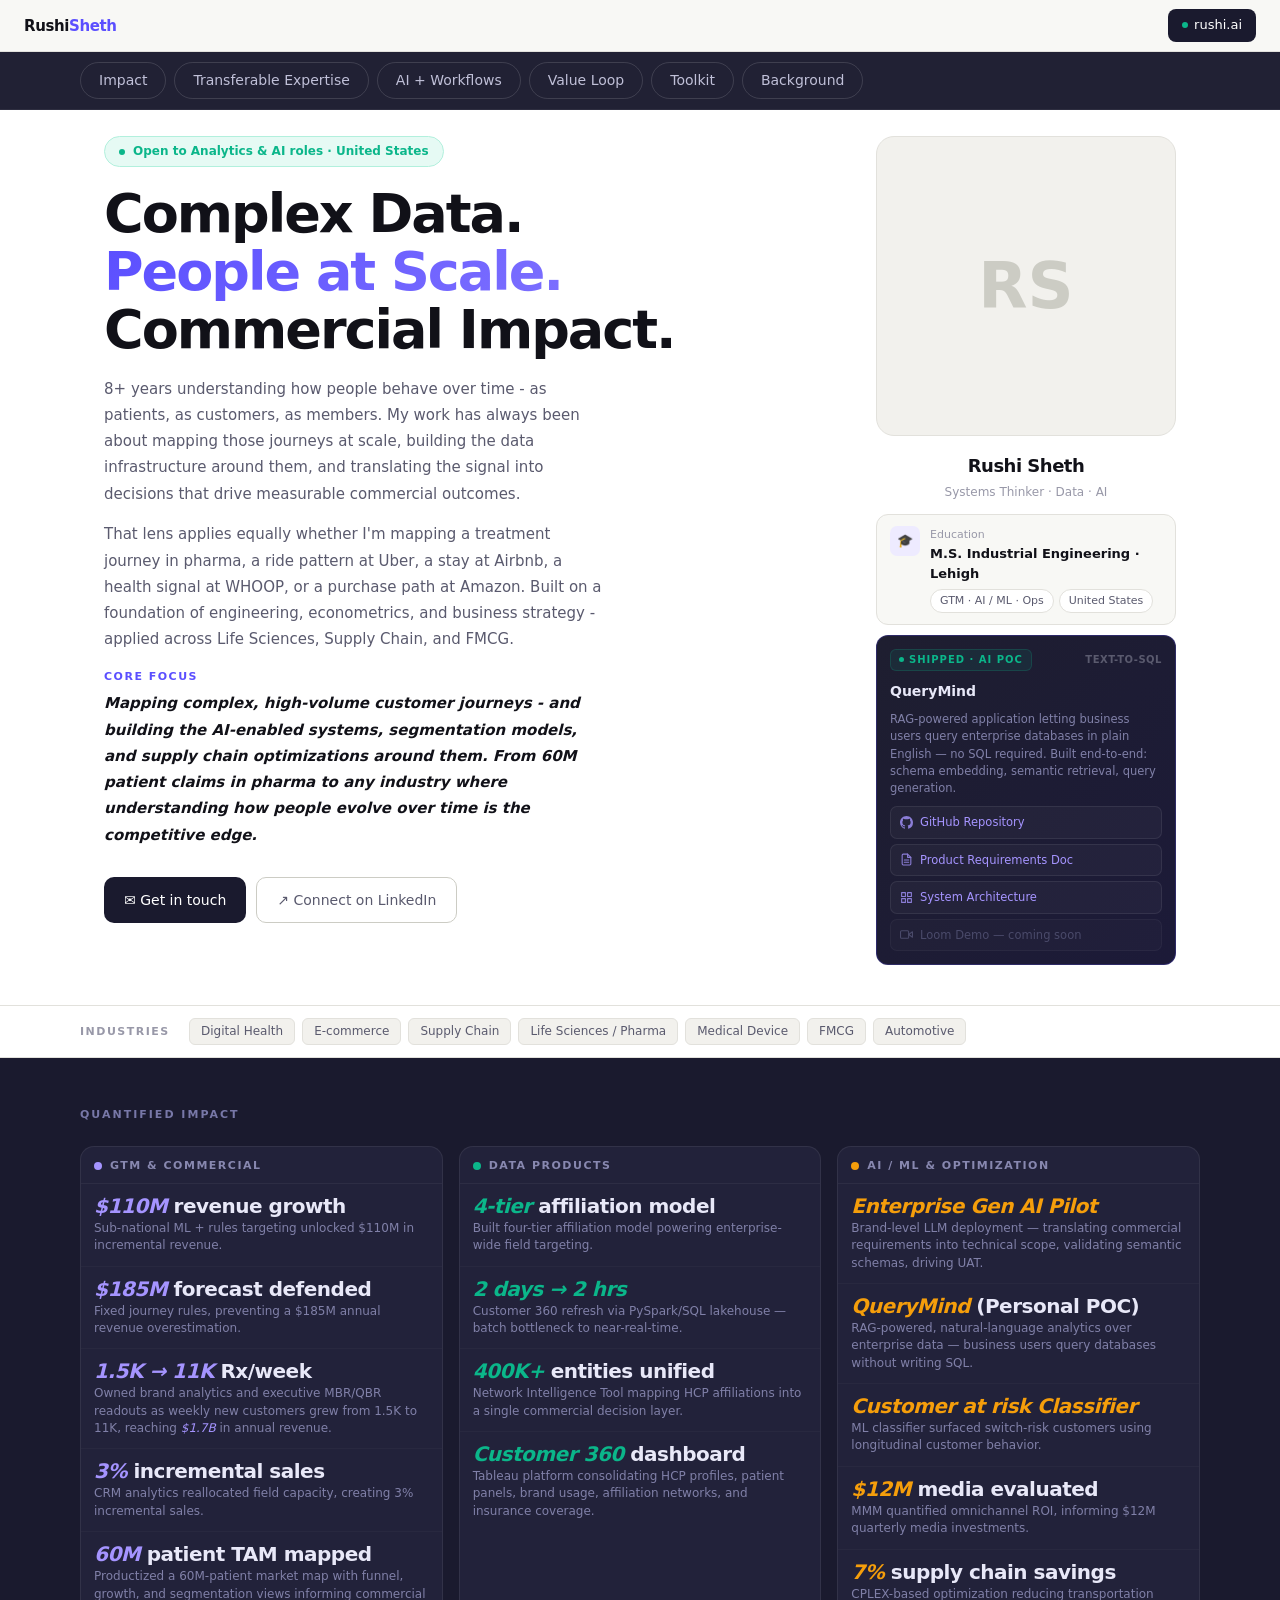
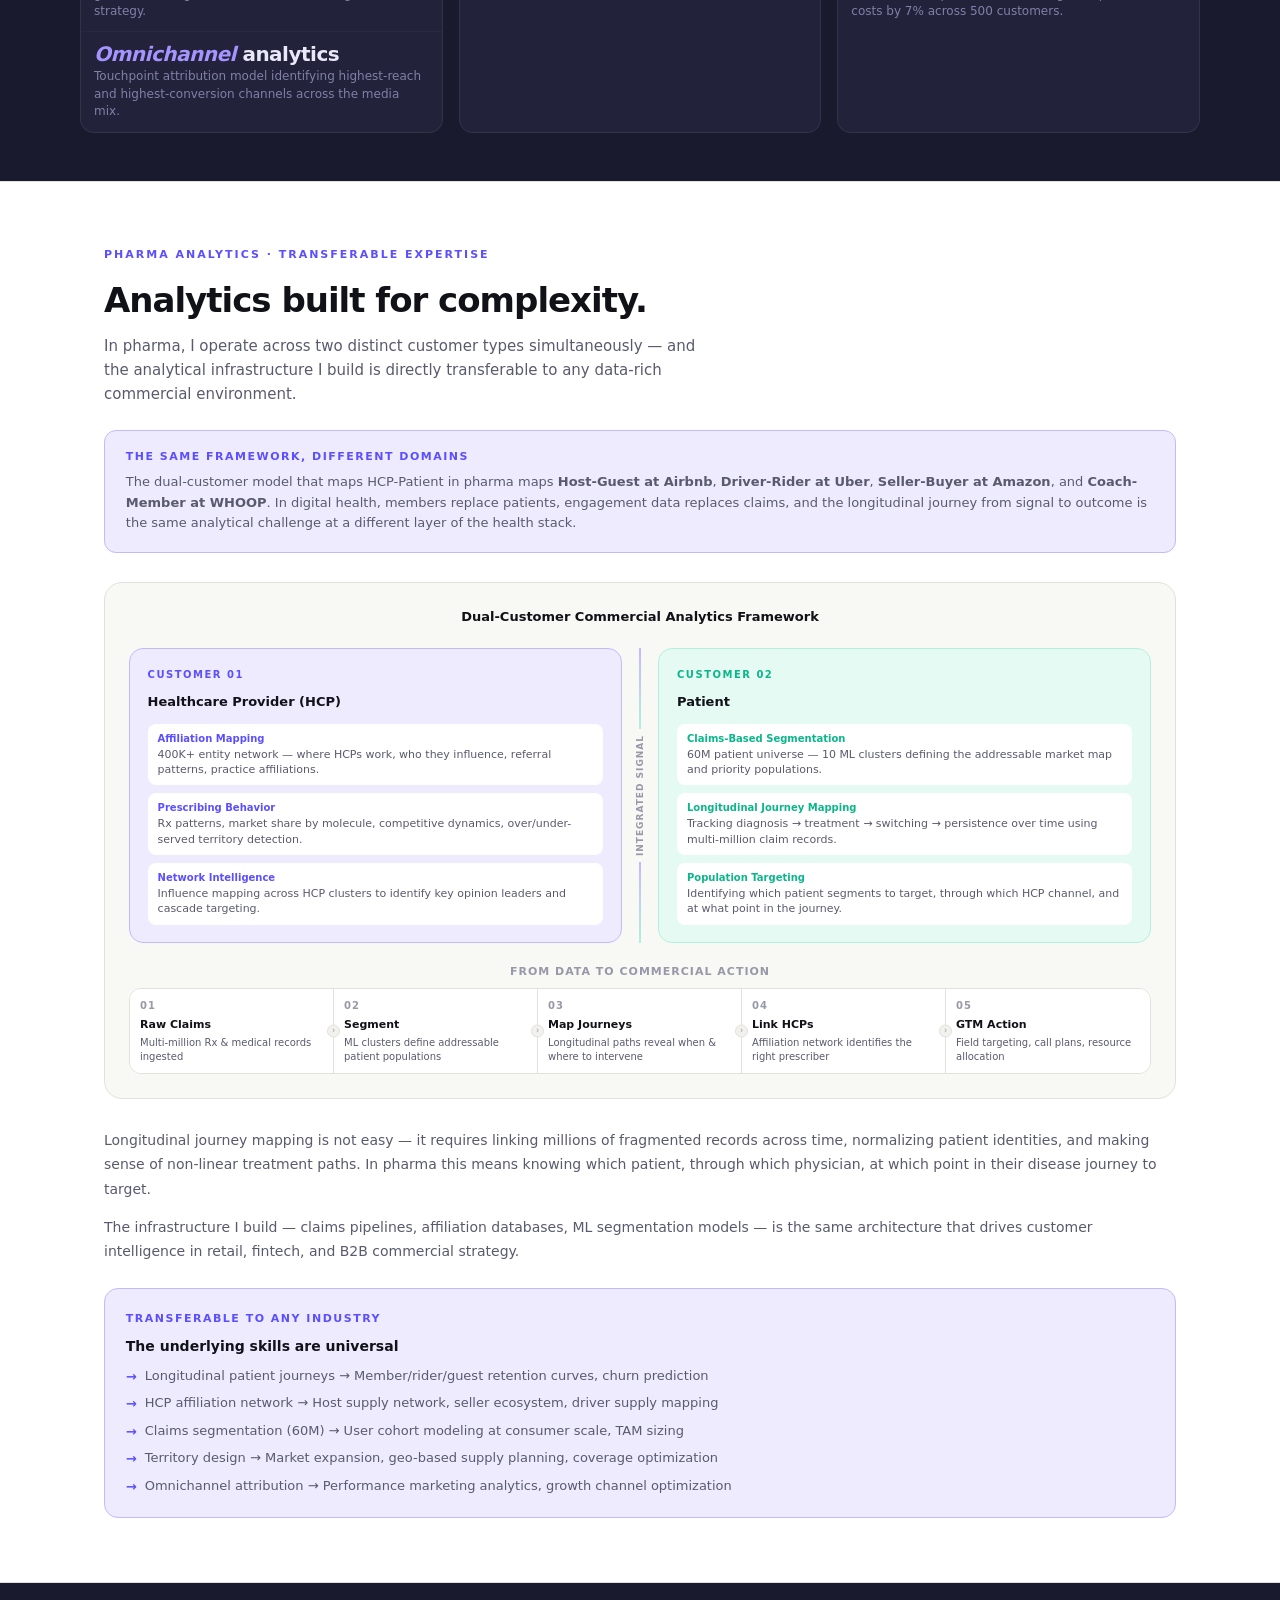
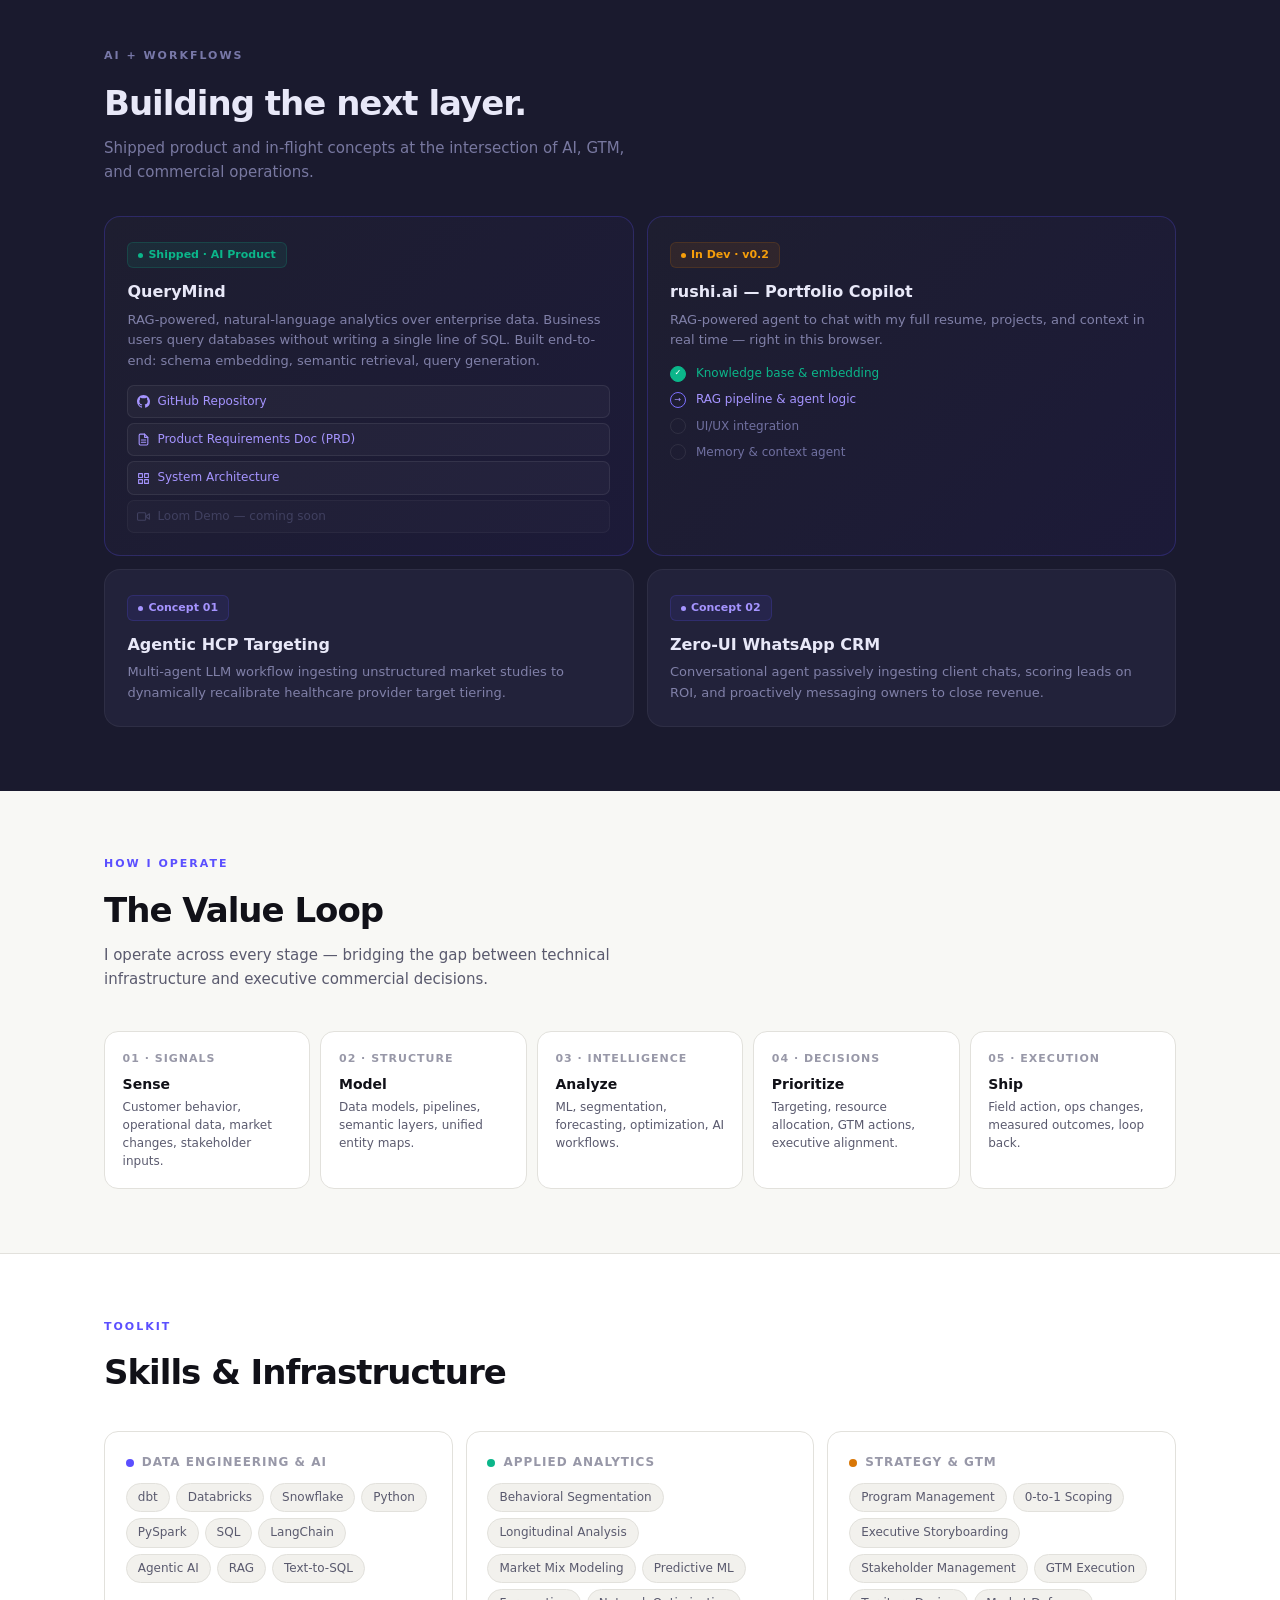
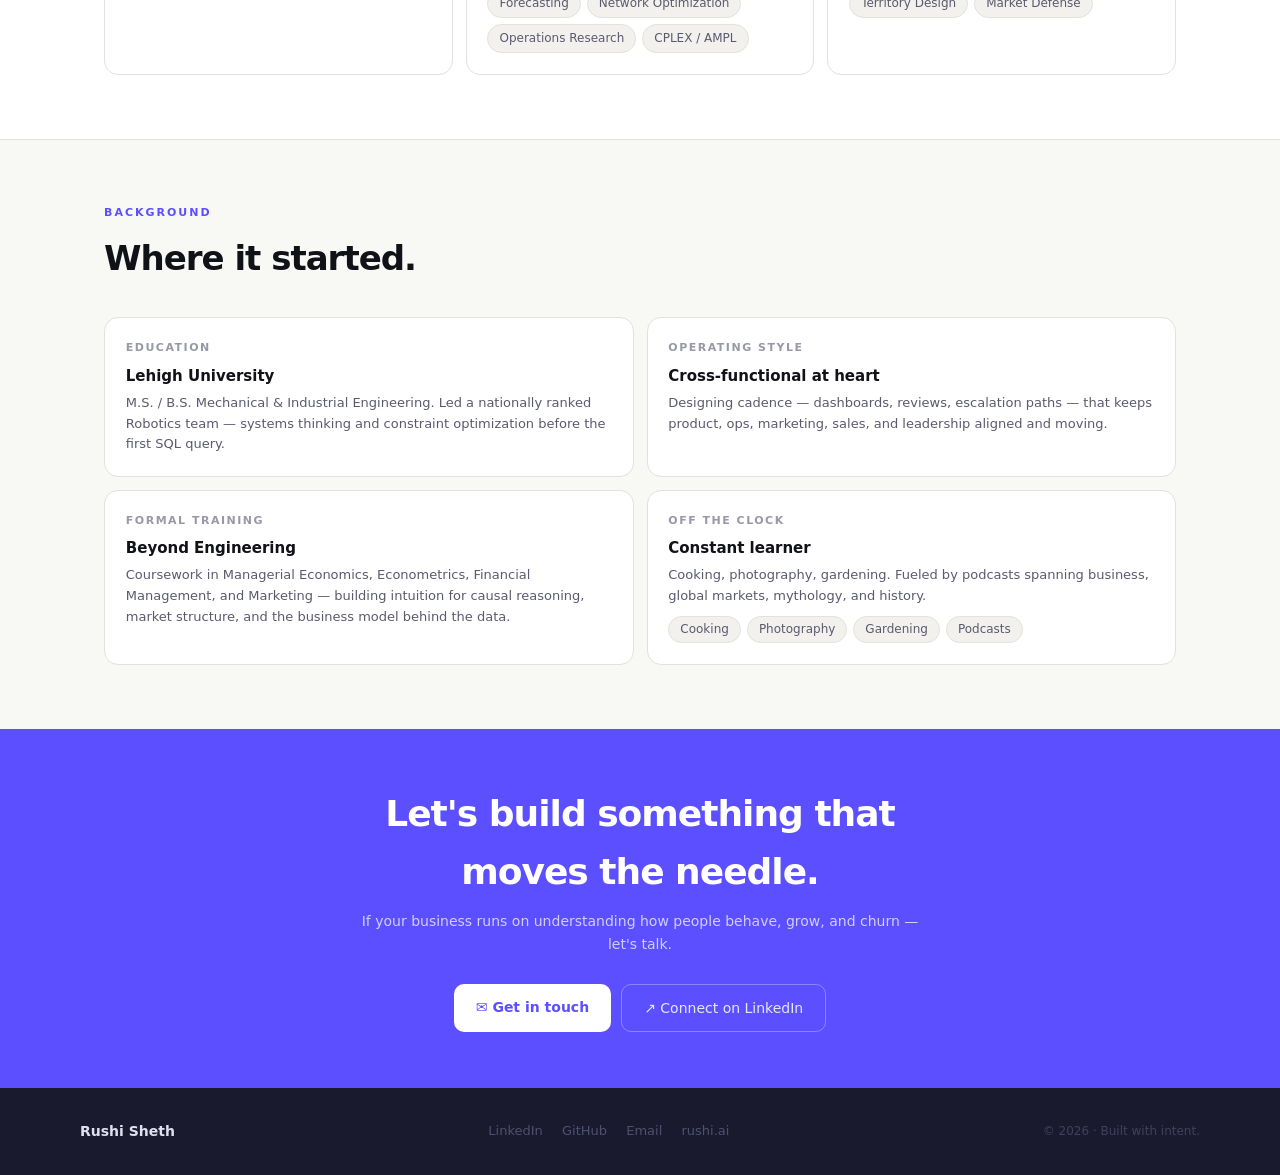
==== index.html @ 12383dc8 "Update index.html" ====
<!DOCTYPE html>
<html lang="en">
<head>
<!-- Google tag (gtag.js) -->
<script async src="https://www.googletagmanager.com/gtag/js?id=G-S37E9EQ7RB"></script>
<script>
  window.dataLayer = window.dataLayer || [];
  function gtag(){dataLayer.push(arguments);}
  gtag('js', new Date());

  gtag('config', 'G-S37E9EQ7RB');
</script>
<meta charset="UTF-8">
<meta name="viewport" content="width=device-width,initial-scale=1.0">
<title>Rushi Sheth — Systems, People & AI</title>
<style>
*{margin:0;padding:0;box-sizing:border-box}
:root{
  --bg:#f8f8f5;--bg2:#fff;--bg3:#f2f1ed;--bg4:#eae9e4;
  --dark:#1a1a2e;--dark2:#22223a;--dark3:#2a2a45;
  --border:#e2e1dc;--border2:#ccccc4;
  --text:#111118;--text2:#5a5a6e;--text3:#9898a8;
  --accent:#5b4fff;--accent2:#7c6fff;--accent-lt:#eeebff;
  --teal:#0bb68a;--teal-lt:#e6faf4;
  --amber:#d97706;
}
html{scroll-behavior:smooth}
body{background:var(--bg);color:var(--text);font-family:'Inter',system-ui,sans-serif;font-size:16px;line-height:1.6;overflow-x:hidden;-webkit-text-size-adjust:100%}
a{color:inherit;text-decoration:none}
img{max-width:100%;height:auto;display:block}

/* NAV */
nav{position:fixed;top:0;left:0;right:0;z-index:200;padding:0 1.5rem;height:52px;display:flex;align-items:center;justify-content:space-between;background:rgba(248,248,245,0.96);backdrop-filter:blur(12px);border-bottom:1px solid var(--border)}
.nav-logo{font-size:15px;font-weight:700;letter-spacing:-0.4px}
.nav-logo span{color:var(--accent)}
.nav-cta{background:var(--dark);color:#fff;padding:6px 14px;border-radius:8px;font-size:13px;font-weight:500;display:flex;align-items:center;gap:6px;transition:opacity 0.2s}
.nav-cta:hover{opacity:0.8}
.pulse{width:6px;height:6px;border-radius:50%;background:var(--teal);animation:blink 2s infinite;flex-shrink:0}
@keyframes blink{0%,100%{opacity:1}50%{opacity:0.3}}

/* PILLS */
.pills-wrap{position:fixed;top:52px;left:0;right:0;z-index:150;background:rgba(26,26,46,0.97);backdrop-filter:blur(10px);border-bottom:1px solid #ffffff10;padding:0.65rem 1.5rem}
.pills-inner{max-width:1120px;margin:0 auto;display:flex;align-items:center;gap:8px;overflow-x:auto;-webkit-overflow-scrolling:touch;scrollbar-width:none}
.pills-inner::-webkit-scrollbar{display:none}
.pill{font-size:14px;font-weight:500;color:#c0c0d8;background:transparent;border:1px solid #ffffff22;border-radius:20px;padding:6px 18px;white-space:nowrap;cursor:pointer;transition:all 0.18s;flex-shrink:0}
.pill:hover{color:#fff;border-color:#ffffff50}
.pill.active{background:#ffffff22;color:#fff;border-color:#ffffff50}

/* HERO */
.hero-wrap{background:#fff;border-bottom:1px solid var(--border)}
.hero{padding:8.5rem 1.5rem 2.5rem;max-width:1120px;margin:0 auto;display:grid;grid-template-columns:1fr 300px;gap:4rem;align-items:start}
.hero-open{display:inline-flex;align-items:center;gap:8px;background:var(--teal-lt);border:1px solid #b2f0dd;border-radius:20px;padding:5px 14px;font-size:12px;color:var(--teal);font-weight:600;margin-bottom:1.1rem}
h1{font-size:clamp(32px,4.5vw,54px);font-weight:800;line-height:1.08;letter-spacing:-2px;margin-bottom:1rem}
h1 em{font-style:normal;background:linear-gradient(135deg,var(--accent),var(--accent2));-webkit-background-clip:text;-webkit-text-fill-color:transparent;background-clip:text}
.hero-sub{font-size:15px;color:var(--text2);line-height:1.75;max-width:500px;margin-bottom:0.9rem}
.hero-sub-focus{font-size:15px;line-height:1.75;max-width:500px;margin-bottom:1.8rem;font-style:italic;font-weight:600;color:var(--text)}
.focus-label{color:var(--accent);font-style:normal;font-size:11px;font-weight:700;letter-spacing:1.5px;text-transform:uppercase;display:block;margin-bottom:4px}
.hero-btns{display:flex;gap:10px;flex-wrap:wrap}
.btn-dark{background:var(--dark);color:#fff;padding:11px 20px;border-radius:10px;font-size:14px;font-weight:500;transition:all 0.2s;display:inline-flex;align-items:center;gap:7px;white-space:nowrap}
.btn-dark:hover{opacity:0.85;transform:translateY(-1px)}
.btn-outline{background:#fff;color:var(--text2);padding:11px 20px;border-radius:10px;font-size:14px;font-weight:500;border:1px solid var(--border2);transition:all 0.2s;display:inline-flex;align-items:center;gap:7px;white-space:nowrap}
.btn-outline:hover{border-color:var(--accent);color:var(--accent);transform:translateY(-1px)}
.hero-right{display:flex;flex-direction:column;gap:10px;min-width:0}
.profile-img{width:100%;aspect-ratio:1;border-radius:18px;overflow:hidden;border:1px solid var(--border);background:var(--bg3)}
.profile-img img{width:100%;height:100%;object-fit:cover;border-radius:18px}
.initials-box{width:100%;height:100%;display:flex;align-items:center;justify-content:center;font-size:64px;font-weight:800;color:var(--border2)}
.nameplate{text-align:center;padding:6px 0 2px}
.nameplate-name{font-size:18px;font-weight:800;letter-spacing:-0.5px;color:var(--text)}
.nameplate-sub{font-size:12px;color:var(--text3);margin-top:2px}
.quick-fact{background:var(--bg);border:1px solid var(--border);border-radius:12px;padding:11px 13px;display:flex;align-items:flex-start;gap:10px;min-width:0}
.qf-icon{font-size:13px;width:30px;height:30px;border-radius:7px;display:flex;align-items:center;justify-content:center;flex-shrink:0;background:var(--accent-lt)}
.qf-label{font-size:11px;color:var(--text3)}
.qf-val{font-size:13px;font-weight:600;color:var(--text)}
.qf-row{display:flex;gap:5px;margin-top:4px;flex-wrap:wrap}
.qf-pill{font-size:11px;color:var(--text2);background:#fff;border:1px solid var(--border);border-radius:12px;padding:2px 9px;white-space:nowrap}

/* QueryMind project card in hero sidebar */
.qm-card{background:linear-gradient(135deg,#1e1e30,#1c1a38);border:1px solid #5b4fff40;border-radius:12px;padding:13px;display:flex;flex-direction:column;gap:9px;min-width:0}
.qm-badge{display:inline-flex;align-items:center;gap:5px;font-size:10px;font-weight:700;letter-spacing:1px;text-transform:uppercase;color:#0bb68a;background:#0bb68a18;border:1px solid #0bb68a30;border-radius:6px;padding:2px 8px;width:fit-content}
.qm-badge-dot{width:5px;height:5px;border-radius:50%;background:#0bb68a}
.qm-title{font-size:14px;font-weight:700;color:#e8e8f8}
.qm-desc{font-size:11.5px;color:#8080a8;line-height:1.5}
.qm-links{display:flex;flex-direction:column;gap:5px}
.qm-link{display:flex;align-items:center;gap:7px;font-size:11.5px;font-weight:500;color:#a594ff;padding:6px 9px;background:#ffffff08;border:1px solid #ffffff14;border-radius:7px;transition:all 0.18s;cursor:pointer}
.qm-link:hover{background:#ffffff14;border-color:#5b4fff60;color:#c4b8ff}
.qm-link-icon{flex-shrink:0;opacity:0.8}
.qm-coming{display:flex;align-items:center;gap:7px;font-size:11.5px;font-weight:500;color:#4a4a6a;padding:6px 9px;background:#ffffff05;border:1px solid #ffffff0a;border-radius:7px}

/* Mobile QueryMind block — above hero buttons */
.mob-qm{display:none;margin-bottom:1.5rem;background:linear-gradient(135deg,#1e1e30,#1c1a38);border:1px solid #5b4fff40;border-radius:12px;padding:14px;flex-direction:column;gap:9px}
.mob-qm-label{font-size:10px;font-weight:700;letter-spacing:1.5px;text-transform:uppercase;color:#7878a8;margin-bottom:2px}
.mob-qm-title{font-size:15px;font-weight:700;color:#e8e8f8;margin-bottom:3px}
.mob-qm-desc{font-size:12px;color:#8080a8;line-height:1.55;margin-bottom:4px}

/* INDUSTRY STRIP */
.ind-strip{border-bottom:1px solid var(--border);background:#fff;padding:0.75rem 1.5rem;overflow-x:auto;-webkit-overflow-scrolling:touch}
.ind-inner{max-width:1120px;margin:0 auto;display:flex;align-items:center;gap:1.2rem;min-width:max-content}
.ind-label{font-size:11px;color:var(--text3);text-transform:uppercase;letter-spacing:1.5px;font-weight:600;flex-shrink:0}
.ind-tags{display:flex;gap:7px}
.ind-tag{font-size:12px;color:var(--text2);background:var(--bg3);border:1px solid var(--border);border-radius:6px;padding:3px 11px;white-space:nowrap}

/* IMPACT */
.impact-band{background:var(--dark);padding:3rem 1.5rem}
.impact-inner{max-width:1120px;margin:0 auto}
.imp-section-label{font-size:11px;font-weight:700;letter-spacing:2px;text-transform:uppercase;color:#7878a8;margin-bottom:1.4rem}
.impact-groups{display:grid;grid-template-columns:repeat(3,1fr);gap:16px}
.imp-group{background:var(--dark2);border:1px solid #ffffff12;border-radius:14px;overflow:hidden}
.imp-group-header{padding:10px 13px 8px;border-bottom:1px solid #ffffff0d;display:flex;align-items:center;gap:8px}
.imp-group-dot{width:8px;height:8px;border-radius:50%;flex-shrink:0}
.imp-group-title{font-size:11px;font-weight:700;letter-spacing:1.5px;text-transform:uppercase;color:#8888b0}
.imp-cells{display:flex;flex-direction:column}
.imp-cell{padding:11px 13px;border-bottom:1px solid #ffffff07;transition:background 0.18s}
.imp-cell:last-child{border-bottom:none}
.imp-cell:hover{background:var(--dark3)}
.imp-num{font-size:20px;font-weight:800;color:#e8e8f8;letter-spacing:-0.5px;line-height:1.1;margin-bottom:3px}
.imp-desc{font-size:12px;color:#8080a8;line-height:1.45}

/* SECTIONS */
.section{padding:4rem 1.5rem;max-width:1120px;margin:0 auto}
.section-label{font-size:11px;font-weight:700;letter-spacing:2px;text-transform:uppercase;color:var(--accent);margin-bottom:0.6rem}
h2{font-size:clamp(22px,3vw,34px);font-weight:800;letter-spacing:-1px;margin-bottom:0.4rem;color:var(--text)}
.section-sub{font-size:15px;color:var(--text2);max-width:600px}

/* PHARMA */
.pharma-wrap{background:#fff;border-top:1px solid var(--border);border-bottom:1px solid var(--border)}
.pharma-section{padding:4rem 1.5rem;max-width:1120px;margin:0 auto}
.infographic{background:var(--bg);border:1px solid var(--border);border-radius:18px;padding:1.5rem;overflow:hidden}
.infographic-title{font-size:13px;font-weight:700;color:var(--text);margin-bottom:1.3rem;text-align:center}
.dual-customer{display:grid;grid-template-columns:1fr auto 1fr;gap:0;align-items:stretch;margin-bottom:1.2rem}
.cust-block{border-radius:14px;padding:1.1rem;display:flex;flex-direction:column;gap:8px}
.cust-block.hcp{background:#eeebff;border:1px solid #c4b8ff}
.cust-block.patient{background:#e6faf4;border:1px solid #b2f0dd}
.cust-block-label{font-size:10px;font-weight:700;letter-spacing:1.5px;text-transform:uppercase;margin-bottom:1px}
.cust-block.hcp .cust-block-label{color:var(--accent)}
.cust-block.patient .cust-block-label{color:var(--teal)}
.cust-block-title{font-size:13px;font-weight:700;color:var(--text);margin-bottom:3px}
.cust-method{background:#fff;border-radius:8px;padding:7px 9px;font-size:11px;color:var(--text2);line-height:1.4;border:1px solid #ffffff80}
.cust-method strong{display:block;font-size:10px;font-weight:700;margin-bottom:1px}
.cust-method.hcp-m strong{color:var(--accent)}
.cust-method.pat-m strong{color:var(--teal)}
.dual-mid{display:flex;flex-direction:column;align-items:center;justify-content:center;padding:0 0.7rem;gap:6px}
.mid-connector{width:2px;flex:1;background:linear-gradient(to bottom,#c4b8ff,#b2f0dd)}
.mid-label{font-size:9px;font-weight:700;letter-spacing:1px;text-transform:uppercase;color:var(--text3);writing-mode:vertical-rl;transform:rotate(180deg)}
.flow-strip{display:grid;grid-template-columns:repeat(5,1fr);gap:0;border:1px solid var(--border);border-radius:12px;overflow:hidden}
.flow-node{padding:9px 10px;background:#fff;border-right:1px solid var(--border);position:relative}
.flow-node:last-child{border-right:none}
.flow-node-num{font-size:10px;font-weight:700;color:var(--text3);letter-spacing:1px;margin-bottom:2px}
.flow-node-title{font-size:11px;font-weight:700;color:var(--text)}
.flow-node-desc{font-size:10px;color:var(--text2);margin-top:2px;line-height:1.4}
.flow-arrow{position:absolute;right:-7px;top:50%;transform:translateY(-50%);width:13px;height:13px;border-radius:50%;background:var(--bg3);border:1px solid var(--border);display:flex;align-items:center;justify-content:center;font-size:8px;color:var(--text3);z-index:1}
.transfer-box{background:var(--accent-lt);border:1px solid #c4b8ff;border-radius:14px;padding:1.3rem;margin-top:1.5rem}
.transfer-label{font-size:11px;font-weight:700;letter-spacing:1.5px;text-transform:uppercase;color:var(--accent);margin-bottom:8px}
.transfer-title{font-size:14px;font-weight:700;color:var(--text);margin-bottom:8px}
.transfer-items{display:flex;flex-direction:column;gap:7px}
.transfer-item{font-size:13px;color:var(--text2);display:flex;gap:8px;align-items:flex-start;line-height:1.5}
.transfer-item::before{content:"→";color:var(--accent);font-weight:700;flex-shrink:0;margin-top:1px}
.pharma-text{margin-bottom:1.5rem}
.pharma-text p{font-size:14px;color:var(--text2);line-height:1.75;margin-bottom:0.85rem}
.pharma-text p:last-child{margin-bottom:0}

/* AI */
.ai-wrap{background:var(--dark)}
.ai-section{padding:4rem 1.5rem;max-width:1120px;margin:0 auto}
.ai-label{font-size:11px;font-weight:700;letter-spacing:2px;text-transform:uppercase;color:#7878a8;margin-bottom:0.7rem}
.ai-h2{font-size:clamp(22px,3vw,34px);font-weight:800;letter-spacing:-1px;color:#e8e8f8;margin-bottom:0.4rem}
.ai-sub{font-size:15px;color:#7878a0;max-width:540px;margin-bottom:2rem}
.ai-grid{display:grid;grid-template-columns:repeat(2,1fr);gap:13px}
.ai-card{background:var(--dark2);border:1px solid #ffffff0e;border-radius:16px;padding:1.4rem;transition:all 0.22s}
.ai-card:hover{border-color:#ffffff1e;background:var(--dark3);transform:translateY(-2px)}
.ai-card.featured{border-color:#5b4fff40;background:linear-gradient(135deg,#1e1e30,#1c1a38)}
.badge{display:inline-flex;align-items:center;gap:5px;font-size:11px;font-weight:700;border-radius:6px;padding:3px 10px;margin-bottom:11px}
.b-ship{background:#0bb68a18;color:#0bb68a;border:1px solid #0bb68a30}
.b-dev{background:#d9770618;color:#f59e0b;border:1px solid #d9770628}
.b-concept{background:#5b4fff18;color:#a594ff;border:1px solid #5b4fff30}
.badge-dot{width:5px;height:5px;border-radius:50%;background:currentColor}
.ai-card-title{font-size:16px;font-weight:700;color:#e8e8f8;margin-bottom:5px}
.ai-card-desc{font-size:13px;color:#8080a8;line-height:1.6}
.ai-card-result{margin-top:11px;font-size:12px;color:var(--teal);font-weight:600}
.ai-links{display:flex;flex-direction:column;gap:5px;margin-top:13px}
.ai-link{display:flex;align-items:center;gap:7px;font-size:12px;font-weight:500;color:#a594ff;padding:6px 9px;background:#ffffff08;border:1px solid #ffffff14;border-radius:7px;transition:all 0.18s}
.ai-link:hover{background:#ffffff14;border-color:#5b4fff60;color:#c4b8ff}
.ai-link-coming{display:flex;align-items:center;gap:7px;font-size:12px;font-weight:500;color:#404060;padding:6px 9px;background:#ffffff05;border:1px solid #ffffff0a;border-radius:7px}
.ai-progress{margin-top:13px;display:flex;flex-direction:column;gap:7px}
.prog-row{display:flex;align-items:center;gap:10px;font-size:12px;color:#7070a0}
.prog-row.done{color:#0bb68a}
.prog-row.active{color:#a594ff}
.prog-icon{width:16px;height:16px;border-radius:50%;border:1.5px solid #ffffff14;display:flex;align-items:center;justify-content:center;font-size:8px;flex-shrink:0}
.prog-row.done .prog-icon{background:#0bb68a;border-color:#0bb68a;color:#fff}
.prog-row.active .prog-icon{border-color:#7c6fff;color:#a594ff}

/* VALUE LOOP */
.loop-grid{display:grid;grid-template-columns:repeat(5,1fr);gap:10px;margin-top:2.5rem}
.loop-step{background:#fff;border:1px solid var(--border);border-radius:14px;padding:1.1rem;transition:all 0.22s}
.loop-step:hover{border-color:var(--accent);transform:translateY(-2px)}
.loop-num{font-size:11px;font-weight:700;letter-spacing:1px;text-transform:uppercase;color:var(--text3);margin-bottom:5px}
.loop-title{font-size:14px;font-weight:700;color:var(--text);margin-bottom:3px}
.loop-desc{font-size:12px;color:var(--text2);line-height:1.5}

/* SKILLS */
.skills-grid{display:grid;grid-template-columns:repeat(3,1fr);gap:13px;margin-top:2rem}
.skill-group{background:#fff;border:1px solid var(--border);border-radius:14px;padding:1.3rem}
.sg-title{font-size:12px;font-weight:700;text-transform:uppercase;letter-spacing:1px;color:var(--text3);margin-bottom:11px;display:flex;align-items:center;gap:8px}
.sg-dot{width:8px;height:8px;border-radius:50%;flex-shrink:0}
.skill-tags{display:flex;flex-wrap:wrap;gap:6px}
.skill-tag{font-size:12px;color:var(--text2);background:var(--bg3);border:1px solid var(--border);border-radius:20px;padding:4px 11px;transition:all 0.18s}
.skill-tag:hover{background:var(--accent-lt);border-color:var(--accent);color:var(--accent)}

/* FOUNDATION */
.found-grid{display:grid;grid-template-columns:1fr 1fr;gap:13px;margin-top:2rem}
.found-card{background:#fff;border:1px solid var(--border);border-radius:14px;padding:1.3rem}
.found-label{font-size:11px;font-weight:700;letter-spacing:1.5px;text-transform:uppercase;color:var(--text3);margin-bottom:7px}
.found-card h3{font-size:15px;font-weight:700;color:var(--text);margin-bottom:5px}
.found-card p{font-size:13px;color:var(--text2);line-height:1.6}
.chip-row{display:flex;flex-wrap:wrap;gap:6px;margin-top:9px}
.chip{font-size:12px;color:var(--text2);background:var(--bg3);border:1px solid var(--border);border-radius:20px;padding:3px 11px}

/* CTA */
.cta-band{background:var(--accent);padding:3.5rem 1.5rem;text-align:center}
.cta-inner{max-width:560px;margin:0 auto}
.cta-h{font-size:clamp(22px,4vw,36px);font-weight:800;letter-spacing:-1px;color:#fff;margin-bottom:10px}
.cta-sub{font-size:14px;color:rgba(255,255,255,0.72);margin-bottom:1.8rem;line-height:1.6}
.cta-btns{display:flex;gap:10px;justify-content:center;flex-wrap:wrap}
.btn-white{background:#fff;color:var(--accent);padding:12px 22px;border-radius:10px;font-size:14px;font-weight:700;transition:all 0.2s;white-space:nowrap}
.btn-white:hover{transform:translateY(-1px);opacity:0.92}
.btn-ghost{background:transparent;color:rgba(255,255,255,0.85);padding:12px 22px;border-radius:10px;font-size:14px;font-weight:500;border:1.5px solid rgba(255,255,255,0.3);transition:all 0.2s;white-space:nowrap}
.btn-ghost:hover{border-color:rgba(255,255,255,0.7);transform:translateY(-1px)}

/* FOOTER */
footer{background:var(--dark);padding:2rem 1.5rem}
.foot-inner{max-width:1120px;margin:0 auto;display:flex;align-items:center;justify-content:space-between;flex-wrap:wrap;gap:1rem}
.foot-name{font-size:14px;font-weight:700;color:#e0e0f0}
.foot-links{display:flex;gap:1.2rem;flex-wrap:wrap}
.foot-links a{font-size:13px;color:#505070;transition:color 0.2s}
.foot-links a:hover{color:#e0e0f0}
.foot-copy{font-size:12px;color:#404060}

/* RESPONSIVE */
@media(max-width:900px){
  .hero{grid-template-columns:1fr;gap:2rem;padding-top:7.5rem}
  .hero-right{display:grid;grid-template-columns:160px 1fr;gap:12px;align-items:start}
  .profile-img{width:160px;height:160px;flex-shrink:0;border-radius:14px}
  .profile-img img{border-radius:14px}
  /* hide desktop QM card at tablet */
  .qm-card{display:none}
  .impact-groups{grid-template-columns:1fr}
  .loop-grid{grid-template-columns:1fr 1fr}
  .dual-customer{grid-template-columns:1fr;gap:10px}
  .dual-mid{display:none}
  .flow-strip{grid-template-columns:1fr 1fr}
  .flow-node:nth-child(2),.flow-node:nth-child(4){border-right:none}
  .flow-arrow{display:none}
  .skills-grid{grid-template-columns:1fr 1fr}
  .ai-grid,.found-grid{grid-template-columns:1fr}
}
@media(max-width:600px){
  .hero{padding:6.5rem 1rem 2rem}
  .hero-right{grid-template-columns:1fr;gap:10px}
  .profile-img{width:100%;height:auto;aspect-ratio:1;max-width:200px;margin:0 auto;border-radius:14px}
  .profile-img img{border-radius:14px}
  /* show mobile QM block, hide desktop card */
  .mob-qm{display:flex}
  .qm-card{display:none}
  .hero-btns{flex-direction:column}
  .hero-btns a{justify-content:center}
  .impact-band{padding:2.5rem 1rem}
  .impact-groups{grid-template-columns:1fr;gap:12px}
  .section,.pharma-section,.ai-section{padding:3rem 1rem}
  .loop-grid{grid-template-columns:1fr;gap:8px}
  .loop-step{display:grid;grid-template-columns:auto 1fr;gap:0 12px;align-items:start;padding:0.9rem}
  .loop-num{grid-column:1;grid-row:1;white-space:nowrap}
  .loop-title{grid-column:2;grid-row:1;margin-bottom:2px}
  .loop-desc{grid-column:2;grid-row:2}
  .dual-customer{grid-template-columns:1fr;gap:10px}
  .dual-mid{display:none}
  .flow-strip{grid-template-columns:1fr}
  .flow-node{border-right:none;border-bottom:1px solid var(--border)}
  .flow-node:last-child{border-bottom:none}
  .flow-arrow{display:none}
  .skills-grid,.found-grid,.ai-grid{grid-template-columns:1fr;gap:10px}
  .infographic{padding:1rem}
  .cta-btns{flex-direction:column;align-items:stretch}
  .cta-btns a{text-align:center;justify-content:center}
  .foot-inner{flex-direction:column;align-items:flex-start;gap:0.8rem}
  .pills-wrap{padding:0.5rem 1rem}
  .pill{font-size:0;padding:5px 12px}
  .pill::before{font-size:12px}
  .pill[data-short="Impact"]::before{content:"Impact"}
  .pill[data-short="Expertise"]::before{content:"Expertise"}
  .pill[data-short="AI"]::before{content:"AI"}
  .pill[data-short="Loop"]::before{content:"Loop"}
  .pill[data-short="Toolkit"]::before{content:"Toolkit"}
  .pill[data-short="About"]::before{content:"About"}
}
@media(max-width:380px){
  h1{font-size:28px;letter-spacing:-1.5px}
  .imp-num{font-size:17px}
}
</style>
</head>
<body>

<nav>
  <div class="nav-logo">Rushi<span>Sheth</span></div>
  <a href="#contact" class="nav-cta"><div class="pulse"></div>rushi.ai</a>
</nav>

<div class="pills-wrap" id="pills">
  <div class="pills-inner">
    <a href="#impact" class="pill" data-short="Impact">Impact</a>
    <a href="#pharma" class="pill" data-short="Expertise">Transferable Expertise</a>
    <a href="#ai" class="pill" data-short="AI">AI + Workflows</a>
    <a href="#loop" class="pill" data-short="Loop">Value Loop</a>
    <a href="#skills" class="pill" data-short="Toolkit">Toolkit</a>
    <a href="#about" class="pill" data-short="About">Background</a>
  </div>
</div>

<div class="hero-wrap">
<div class="hero">
  <div>
    <div class="hero-open"><div class="pulse"></div>Open to Analytics &amp; AI roles · United States</div>
    <h1>Complex Data.<br><em>People at Scale.</em><br>Commercial Impact.</h1>
    <p class="hero-sub">8+ years understanding how people behave over time - as patients, as customers, as members. My work has always been about mapping those journeys at scale, building the data infrastructure around them, and translating the signal into decisions that drive measurable commercial outcomes.</p>
    <p class="hero-sub">That lens applies equally whether I'm mapping a treatment journey in pharma, a ride pattern at Uber, a stay at Airbnb, a health signal at WHOOP, or a purchase path at Amazon. Built on a foundation of engineering, econometrics, and business strategy - applied across Life Sciences, Supply Chain, and FMCG.</p>
    <p class="hero-sub-focus"><span class="focus-label">Core Focus</span>Mapping complex, high-volume customer journeys - and building the AI-enabled systems, segmentation models, and supply chain optimizations around them. From 60M patient claims in pharma to any industry where understanding how people evolve over time is the competitive edge.</p>

    <!-- ── MOBILE ONLY: QueryMind block above buttons ── -->
    <div class="mob-qm">
      <div>
        <div style="font-size:10px;font-weight:700;letter-spacing:1.5px;text-transform:uppercase;color:#7878a8;margin-bottom:4px">AI POC · Text-to-SQL</div>
        <div style="font-size:15px;font-weight:700;color:#e8e8f8;margin-bottom:4px">QueryMind</div>
        <div style="font-size:12px;color:#8080a8;line-height:1.55;margin-bottom:10px">RAG-powered application letting business users query enterprise databases in plain English — no SQL required.</div>
      </div>
      <div style="display:flex;flex-direction:column;gap:6px">
        <a href="https://github.com/rushi-sheth/querymind" target="_blank" rel="noopener" class="qm-link">
          <svg class="qm-link-icon" width="13" height="13" viewBox="0 0 24 24" fill="currentColor"><path d="M12 0C5.37 0 0 5.37 0 12c0 5.31 3.435 9.795 8.205 11.385.6.105.825-.255.825-.57 0-.285-.015-1.23-.015-2.235-3.015.555-3.795-.735-4.035-1.41-.135-.345-.72-1.41-1.23-1.695-.42-.225-1.02-.78-.015-.795.945-.015 1.62.87 1.845 1.23 1.08 1.815 2.805 1.305 3.495.99.105-.78.42-1.305.765-1.605-2.67-.3-5.46-1.335-5.46-5.925 0-1.305.465-2.385 1.23-3.225-.12-.3-.54-1.53.12-3.18 0 0 1.005-.315 3.3 1.23.96-.27 1.98-.405 3-.405s2.04.135 3 .405c2.295-1.56 3.3-1.23 3.3-1.23.66 1.65.24 2.88.12 3.18.765.84 1.23 1.905 1.23 3.225 0 4.605-2.805 5.625-5.475 5.925.435.375.81 1.095.81 2.22 0 1.605-.015 2.895-.015 3.3 0 .315.225.69.825.57A12.02 12.02 0 0 0 24 12c0-6.63-5.37-12-12-12z"/></svg>
          GitHub Repository
        </a>
        <a href="https://github.com/rushi-sheth/querymind/blob/main/docs/prd.md" target="_blank" rel="noopener" class="qm-link">
          <svg class="qm-link-icon" width="13" height="13" viewBox="0 0 24 24" fill="none" stroke="currentColor" stroke-width="2" stroke-linecap="round" stroke-linejoin="round"><path d="M14 2H6a2 2 0 0 0-2 2v16a2 2 0 0 0 2 2h12a2 2 0 0 0 2-2V8z"/><polyline points="14 2 14 8 20 8"/><line x1="16" y1="13" x2="8" y2="13"/><line x1="16" y1="17" x2="8" y2="17"/></svg>
          Product Requirements Doc (PRD)
        </a>
        <a href="https://github.com/rushi-sheth/querymind/blob/main/docs/system_architecture" target="_blank" rel="noopener" class="qm-link">
          <svg class="qm-link-icon" width="13" height="13" viewBox="0 0 24 24" fill="none" stroke="currentColor" stroke-width="2" stroke-linecap="round" stroke-linejoin="round"><rect x="3" y="3" width="7" height="7"/><rect x="14" y="3" width="7" height="7"/><rect x="14" y="14" width="7" height="7"/><rect x="3" y="14" width="7" height="7"/></svg>
          System Architecture
        </a>
        <div class="qm-coming">
          <svg width="13" height="13" viewBox="0 0 24 24" fill="none" stroke="currentColor" stroke-width="2" stroke-linecap="round" stroke-linejoin="round"><polygon points="23 7 16 12 23 17 23 7"/><rect x="1" y="5" width="15" height="14" rx="2" ry="2"/></svg>
          Loom Demo — coming soon
        </div>
      </div>
    </div>

    <div class="hero-btns">
      <a href="mailto:rushi.sheth@hotmail.com" class="btn-dark">✉ Get in touch</a>
      <a href="https://www.linkedin.com/in/rushissheth/" target="_blank" rel="noopener" class="btn-outline">↗ Connect on LinkedIn</a>
    </div>
  </div>

  <!-- RIGHT COLUMN -->
  <div class="hero-right">
    <div class="profile-img">
      <img src="https://rushisheth.com/assets/profile.jpg" alt="Rushi Sheth" onerror="this.style.display='none';this.parentElement.querySelector('.initials-box').style.display='flex'">
      <div class="initials-box" style="display:none">RS</div>
    </div>
    <div class="nameplate">
      <div class="nameplate-name">Rushi Sheth</div>
      <div class="nameplate-sub">Systems Thinker · Data · AI</div>
    </div>
    <div class="quick-fact">
      <div class="qf-icon">🎓</div>
      <div>
        <div class="qf-label">Education</div>
        <div class="qf-val">M.S. Industrial Engineering · Lehigh</div>
        <div class="qf-row">
          <span class="qf-pill">GTM · AI / ML · Ops</span>
          <span class="qf-pill">United States</span>
        </div>
      </div>
    </div>

    <!-- ── DESKTOP ONLY: QueryMind card below education ── -->
    <div class="qm-card">
      <div style="display:flex;align-items:center;justify-content:space-between;gap:8px">
        <div class="qm-badge"><div class="qm-badge-dot"></div>Shipped · AI POC</div>
        <span style="font-size:10px;font-weight:600;letter-spacing:.5px;color:#5a5a6e;text-transform:uppercase">Text-to-SQL</span>
      </div>
      <div class="qm-title">QueryMind</div>
      <div class="qm-desc">RAG-powered application letting business users query enterprise databases in plain English — no SQL required. Built end-to-end: schema embedding, semantic retrieval, query generation.</div>
      <div class="qm-links">
        <a href="https://github.com/rushi-sheth/querymind" target="_blank" rel="noopener" class="qm-link">
          <svg class="qm-link-icon" width="13" height="13" viewBox="0 0 24 24" fill="currentColor"><path d="M12 0C5.37 0 0 5.37 0 12c0 5.31 3.435 9.795 8.205 11.385.6.105.825-.255.825-.57 0-.285-.015-1.23-.015-2.235-3.015.555-3.795-.735-4.035-1.41-.135-.345-.72-1.41-1.23-1.695-.42-.225-1.02-.78-.015-.795.945-.015 1.62.87 1.845 1.23 1.08 1.815 2.805 1.305 3.495.99.105-.78.42-1.305.765-1.605-2.67-.3-5.46-1.335-5.46-5.925 0-1.305.465-2.385 1.23-3.225-.12-.3-.54-1.53.12-3.18 0 0 1.005-.315 3.3 1.23.96-.27 1.98-.405 3-.405s2.04.135 3 .405c2.295-1.56 3.3-1.23 3.3-1.23.66 1.65.24 2.88.12 3.18.765.84 1.23 1.905 1.23 3.225 0 4.605-2.805 5.625-5.475 5.925.435.375.81 1.095.81 2.22 0 1.605-.015 2.895-.015 3.3 0 .315.225.69.825.57A12.02 12.02 0 0 0 24 12c0-6.63-5.37-12-12-12z"/></svg>
          GitHub Repository
        </a>
        <a href="https://github.com/rushi-sheth/querymind/blob/main/docs/prd.md" target="_blank" rel="noopener" class="qm-link">
          <svg class="qm-link-icon" width="13" height="13" viewBox="0 0 24 24" fill="none" stroke="currentColor" stroke-width="2" stroke-linecap="round" stroke-linejoin="round"><path d="M14 2H6a2 2 0 0 0-2 2v16a2 2 0 0 0 2 2h12a2 2 0 0 0 2-2V8z"/><polyline points="14 2 14 8 20 8"/><line x1="16" y1="13" x2="8" y2="13"/><line x1="16" y1="17" x2="8" y2="17"/></svg>
          Product Requirements Doc
        </a>
        <a href="https://github.com/rushi-sheth/querymind/blob/main/docs/System%20Architecture%20v0.2.png" target="_blank" rel="noopener" class="qm-link">
          <svg class="qm-link-icon" width="13" height="13" viewBox="0 0 24 24" fill="none" stroke="currentColor" stroke-width="2" stroke-linecap="round" stroke-linejoin="round"><rect x="3" y="3" width="7" height="7"/><rect x="14" y="3" width="7" height="7"/><rect x="14" y="14" width="7" height="7"/><rect x="3" y="14" width="7" height="7"/></svg>
          System Architecture
        </a>
        <div class="qm-coming">
          <svg width="13" height="13" viewBox="0 0 24 24" fill="none" stroke="currentColor" stroke-width="2" stroke-linecap="round" stroke-linejoin="round"><polygon points="23 7 16 12 23 17 23 7"/><rect x="1" y="5" width="15" height="14" rx="2" ry="2"/></svg>
          Loom Demo — coming soon
        </div>
      </div>
    </div>

  </div>
</div>
</div>

<div class="ind-strip">
  <div class="ind-inner">
    <span class="ind-label">Industries</span>
    <div class="ind-tags">
      <span class="ind-tag">Digital Health</span>
      <span class="ind-tag">E-commerce</span>
      <span class="ind-tag">Supply Chain</span>
      <span class="ind-tag">Life Sciences / Pharma</span>
      <span class="ind-tag">Medical Device</span>
      <span class="ind-tag">FMCG</span>
      <span class="ind-tag">Automotive</span>
    </div>
  </div>
</div>

<div class="impact-band" id="impact">
  <div class="impact-inner">
    <div class="imp-section-label">Quantified impact</div>
    <div class="impact-groups">

      <div class="imp-group">
        <div class="imp-group-header">
          <div class="imp-group-dot" style="background:#a594ff"></div>
          <div class="imp-group-title">GTM &amp; Commercial</div>
        </div>
        <div class="imp-cells">
          <div class="imp-cell"><div class="imp-num"><em style="color:#a594ff">$110M</em> revenue growth</div><div class="imp-desc">Sub-national ML + rules targeting unlocked $110M in incremental revenue.</div></div>
          <div class="imp-cell"><div class="imp-num"><em style="color:#a594ff">$185M</em> forecast defended</div><div class="imp-desc">Fixed journey rules, preventing a $185M annual revenue overestimation.</div></div>
          <div class="imp-cell"><div class="imp-num"><em style="color:#a594ff">1.5K → 11K</em> Rx/week</div><div class="imp-desc">Owned brand analytics and executive MBR/QBR readouts as weekly new customers grew from 1.5K to 11K, reaching <em style="color:#a594ff">$1.7B</em> in annual revenue.</div></div>
          <div class="imp-cell"><div class="imp-num"><em style="color:#a594ff">3%</em> incremental sales</div><div class="imp-desc">CRM analytics reallocated field capacity, creating 3% incremental sales.</div></div>
          <div class="imp-cell"><div class="imp-num"><em style="color:#a594ff">60M</em> patient TAM mapped</div><div class="imp-desc">Productized a 60M-patient market map with funnel, growth, and segmentation views informing commercial strategy.</div></div>
          <div class="imp-cell"><div class="imp-num"><em style="color:#a594ff">Omnichannel</em> analytics</div><div class="imp-desc">Touchpoint attribution model identifying highest-reach and highest-conversion channels across the media mix.</div></div>
        </div>
      </div>

      <div class="imp-group">
        <div class="imp-group-header">
          <div class="imp-group-dot" style="background:#0bb68a"></div>
          <div class="imp-group-title">Data Products</div>
        </div>
        <div class="imp-cells">
          <div class="imp-cell"><div class="imp-num"><em style="color:#0bb68a">4-tier</em> affiliation model</div><div class="imp-desc">Built four-tier affiliation model powering enterprise-wide field targeting.</div></div>
          <div class="imp-cell"><div class="imp-num"><em style="color:#0bb68a">2 days → 2 hrs</em></div><div class="imp-desc">Customer 360 refresh via PySpark/SQL lakehouse — batch bottleneck to near-real-time.</div></div>
          <div class="imp-cell"><div class="imp-num"><em style="color:#0bb68a">400K+</em> entities unified</div><div class="imp-desc">Network Intelligence Tool mapping HCP affiliations into a single commercial decision layer.</div></div>
          <div class="imp-cell"><div class="imp-num"><em style="color:#0bb68a">Customer 360</em> dashboard</div><div class="imp-desc">Tableau platform consolidating HCP profiles, patient panels, brand usage, affiliation networks, and insurance coverage.</div></div>
        </div>
      </div>

      <div class="imp-group">
        <div class="imp-group-header">
          <div class="imp-group-dot" style="background:#f59e0b"></div>
          <div class="imp-group-title">AI / ML &amp; Optimization</div>
        </div>
        <div class="imp-cells">
          <div class="imp-cell"><div class="imp-num"><em style="color:#f59e0b">Enterprise Gen AI Pilot</em></div><div class="imp-desc">Brand-level LLM deployment — translating commercial requirements into technical scope, validating semantic schemas, driving UAT.</div></div>
          <div class="imp-cell"><div class="imp-num"><em style="color:#f59e0b">QueryMind</em> (Personal POC)</div><div class="imp-desc">RAG-powered, natural-language analytics over enterprise data — business users query databases without writing SQL.</div></div>
          <div class="imp-cell"><div class="imp-num"><em style="color:#f59e0b">Customer at risk Classifier</em></div><div class="imp-desc">ML classifier surfaced switch-risk customers using longitudinal customer behavior.</div></div>
          <div class="imp-cell"><div class="imp-num"><em style="color:#f59e0b">$12M</em> media evaluated</div><div class="imp-desc">MMM quantified omnichannel ROI, informing $12M quarterly media investments.</div></div>
          <div class="imp-cell"><div class="imp-num"><em style="color:#f59e0b">7%</em> supply chain savings</div><div class="imp-desc">CPLEX-based optimization reducing transportation costs by 7% across 500 customers.</div></div>
        </div>
      </div>

    </div>
  </div>
</div>

<div class="pharma-wrap" id="pharma">
<div class="pharma-section">
  <div class="section-label">Pharma Analytics · Transferable Expertise</div>
  <h2>Analytics built for complexity.</h2>
  <p class="section-sub" style="margin-bottom:1.5rem">In pharma, I operate across two distinct customer types simultaneously — and the analytical infrastructure I build is directly transferable to any data-rich commercial environment.</p>

  <div style="background:var(--accent-lt);border:1px solid #c4b8ff;border-radius:12px;padding:1.1rem 1.3rem;margin-bottom:1.8rem;font-size:13px;color:var(--text2);line-height:1.6">
    <strong style="color:var(--accent);font-size:11px;letter-spacing:1.5px;text-transform:uppercase;display:block;margin-bottom:6px">The same framework, different domains</strong>
    The dual-customer model that maps HCP-Patient in pharma maps <strong>Host-Guest at Airbnb</strong>, <strong>Driver-Rider at Uber</strong>, <strong>Seller-Buyer at Amazon</strong>, and <strong>Coach-Member at WHOOP</strong>. In digital health, members replace patients, engagement data replaces claims, and the longitudinal journey from signal to outcome is the same analytical challenge at a different layer of the health stack.
  </div>

  <div class="infographic">
    <div class="infographic-title">Dual-Customer Commercial Analytics Framework</div>
    <div class="dual-customer">
      <div class="cust-block hcp">
        <div class="cust-block-label">Customer 01</div>
        <div class="cust-block-title">Healthcare Provider (HCP)</div>
        <div class="cust-method hcp-m"><strong>Affiliation Mapping</strong>400K+ entity network — where HCPs work, who they influence, referral patterns, practice affiliations.</div>
        <div class="cust-method hcp-m"><strong>Prescribing Behavior</strong>Rx patterns, market share by molecule, competitive dynamics, over/under-served territory detection.</div>
        <div class="cust-method hcp-m"><strong>Network Intelligence</strong>Influence mapping across HCP clusters to identify key opinion leaders and cascade targeting.</div>
      </div>
      <div class="dual-mid">
        <div class="mid-connector"></div>
        <div class="mid-label">Integrated signal</div>
        <div class="mid-connector"></div>
      </div>
      <div class="cust-block patient">
        <div class="cust-block-label">Customer 02</div>
        <div class="cust-block-title">Patient</div>
        <div class="cust-method pat-m"><strong>Claims-Based Segmentation</strong>60M patient universe — 10 ML clusters defining the addressable market map and priority populations.</div>
        <div class="cust-method pat-m"><strong>Longitudinal Journey Mapping</strong>Tracking diagnosis → treatment → switching → persistence over time using multi-million claim records.</div>
        <div class="cust-method pat-m"><strong>Population Targeting</strong>Identifying which patient segments to target, through which HCP channel, and at what point in the journey.</div>
      </div>
    </div>
    <div>
      <div style="font-size:11px;color:var(--text3);text-align:center;margin-bottom:8px;font-weight:600;letter-spacing:1px;text-transform:uppercase">From data to commercial action</div>
      <div class="flow-strip">
        <div class="flow-node"><div class="flow-node-num">01</div><div class="flow-node-title">Raw Claims</div><div class="flow-node-desc">Multi-million Rx &amp; medical records ingested</div><div class="flow-arrow">›</div></div>
        <div class="flow-node"><div class="flow-node-num">02</div><div class="flow-node-title">Segment</div><div class="flow-node-desc">ML clusters define addressable patient populations</div><div class="flow-arrow">›</div></div>
        <div class="flow-node"><div class="flow-node-num">03</div><div class="flow-node-title">Map Journeys</div><div class="flow-node-desc">Longitudinal paths reveal when &amp; where to intervene</div><div class="flow-arrow">›</div></div>
        <div class="flow-node"><div class="flow-node-num">04</div><div class="flow-node-title">Link HCPs</div><div class="flow-node-desc">Affiliation network identifies the right prescriber</div><div class="flow-arrow">›</div></div>
        <div class="flow-node"><div class="flow-node-num">05</div><div class="flow-node-title">GTM Action</div><div class="flow-node-desc">Field targeting, call plans, resource allocation</div></div>
      </div>
    </div>
  </div>

  <div class="pharma-text" style="margin-top:1.8rem">
    <p>Longitudinal journey mapping is not easy — it requires linking millions of fragmented records across time, normalizing patient identities, and making sense of non-linear treatment paths. In pharma this means knowing which patient, through which physician, at which point in their disease journey to target.</p>
    <p>The infrastructure I build — claims pipelines, affiliation databases, ML segmentation models — is the same architecture that drives customer intelligence in retail, fintech, and B2B commercial strategy.</p>
  </div>

  <div class="transfer-box">
    <div class="transfer-label">Transferable to any industry</div>
    <div class="transfer-title">The underlying skills are universal</div>
    <div class="transfer-items">
      <div class="transfer-item">Longitudinal patient journeys → Member/rider/guest retention curves, churn prediction</div>
      <div class="transfer-item">HCP affiliation network → Host supply network, seller ecosystem, driver supply mapping</div>
      <div class="transfer-item">Claims segmentation (60M) → User cohort modeling at consumer scale, TAM sizing</div>
      <div class="transfer-item">Territory design → Market expansion, geo-based supply planning, coverage optimization</div>
      <div class="transfer-item">Omnichannel attribution → Performance marketing analytics, growth channel optimization</div>
    </div>
  </div>
</div>
</div>

<div class="ai-wrap" id="ai">
<div class="ai-section">
  <div class="ai-label">AI + Workflows</div>
  <div class="ai-h2">Building the next layer.</div>
  <div class="ai-sub">Shipped product and in-flight concepts at the intersection of AI, GTM, and commercial operations.</div>
  <div class="ai-grid">
    <div class="ai-card featured">
      <div class="badge b-ship"><div class="badge-dot"></div>Shipped · AI Product</div>
      <div class="ai-card-title">QueryMind</div>
      <div class="ai-card-desc">RAG-powered, natural-language analytics over enterprise data. Business users query databases without writing a single line of SQL. Built end-to-end: schema embedding, semantic retrieval, query generation.</div>
      <div class="ai-links">
        <a href="https://github.com/rushi-sheth/querymind" target="_blank" rel="noopener" class="ai-link">
          <svg width="13" height="13" viewBox="0 0 24 24" fill="currentColor" style="flex-shrink:0"><path d="M12 0C5.37 0 0 5.37 0 12c0 5.31 3.435 9.795 8.205 11.385.6.105.825-.255.825-.57 0-.285-.015-1.23-.015-2.235-3.015.555-3.795-.735-4.035-1.41-.135-.345-.72-1.41-1.23-1.695-.42-.225-1.02-.78-.015-.795.945-.015 1.62.87 1.845 1.23 1.08 1.815 2.805 1.305 3.495.99.105-.78.42-1.305.765-1.605-2.67-.3-5.46-1.335-5.46-5.925 0-1.305.465-2.385 1.23-3.225-.12-.3-.54-1.53.12-3.18 0 0 1.005-.315 3.3 1.23.96-.27 1.98-.405 3-.405s2.04.135 3 .405c2.295-1.56 3.3-1.23 3.3-1.23.66 1.65.24 2.88.12 3.18.765.84 1.23 1.905 1.23 3.225 0 4.605-2.805 5.625-5.475 5.925.435.375.81 1.095.81 2.22 0 1.605-.015 2.895-.015 3.3 0 .315.225.69.825.57A12.02 12.02 0 0 0 24 12c0-6.63-5.37-12-12-12z"/></svg>
          GitHub Repository
        </a>
        <a href="https://github.com/rushi-sheth/querymind/blob/main/docs/prd.md" target="_blank" rel="noopener" class="ai-link">
          <svg width="13" height="13" viewBox="0 0 24 24" fill="none" stroke="currentColor" stroke-width="2" stroke-linecap="round" stroke-linejoin="round" style="flex-shrink:0"><path d="M14 2H6a2 2 0 0 0-2 2v16a2 2 0 0 0 2 2h12a2 2 0 0 0 2-2V8z"/><polyline points="14 2 14 8 20 8"/><line x1="16" y1="13" x2="8" y2="13"/><line x1="16" y1="17" x2="8" y2="17"/></svg>
          Product Requirements Doc (PRD)
        </a>
        <a href="https://github.com/rushi-sheth/querymind/blob/main/docs/system_architecture" target="_blank" rel="noopener" class="ai-link">
          <svg width="13" height="13" viewBox="0 0 24 24" fill="none" stroke="currentColor" stroke-width="2" stroke-linecap="round" stroke-linejoin="round" style="flex-shrink:0"><rect x="3" y="3" width="7" height="7"/><rect x="14" y="3" width="7" height="7"/><rect x="14" y="14" width="7" height="7"/><rect x="3" y="14" width="7" height="7"/></svg>
          System Architecture
        </a>
        <div class="ai-link-coming">
          <svg width="13" height="13" viewBox="0 0 24 24" fill="none" stroke="currentColor" stroke-width="2" stroke-linecap="round" stroke-linejoin="round" style="flex-shrink:0"><polygon points="23 7 16 12 23 17 23 7"/><rect x="1" y="5" width="15" height="14" rx="2" ry="2"/></svg>
          Loom Demo — coming soon
        </div>
      </div>
    </div>
    <div class="ai-card featured">
      <div class="badge b-dev"><div class="badge-dot"></div>In Dev · v0.2</div>
      <div class="ai-card-title">rushi.ai — Portfolio Copilot</div>
      <div class="ai-card-desc">RAG-powered agent to chat with my full resume, projects, and context in real time — right in this browser.</div>
      <div class="ai-progress">
        <div class="prog-row done"><div class="prog-icon">✓</div>Knowledge base &amp; embedding</div>
        <div class="prog-row active"><div class="prog-icon">→</div>RAG pipeline &amp; agent logic</div>
        <div class="prog-row"><div class="prog-icon"></div>UI/UX integration</div>
        <div class="prog-row"><div class="prog-icon"></div>Memory &amp; context agent</div>
      </div>
    </div>
    <div class="ai-card">
      <div class="badge b-concept"><div class="badge-dot"></div>Concept 01</div>
      <div class="ai-card-title">Agentic HCP Targeting</div>
      <div class="ai-card-desc">Multi-agent LLM workflow ingesting unstructured market studies to dynamically recalibrate healthcare provider target tiering.</div>
    </div>
    <div class="ai-card">
      <div class="badge b-concept"><div class="badge-dot"></div>Concept 02</div>
      <div class="ai-card-title">Zero-UI WhatsApp CRM</div>
      <div class="ai-card-desc">Conversational agent passively ingesting client chats, scoring leads on ROI, and proactively messaging owners to close revenue.</div>
    </div>
  </div>
</div>
</div>

<div style="background:var(--bg)" id="loop">
<div class="section">
  <div class="section-label">How I operate</div>
  <h2>The Value Loop</h2>
  <p class="section-sub">I operate across every stage — bridging the gap between technical infrastructure and executive commercial decisions.</p>
  <div class="loop-grid">
    <div class="loop-step"><div class="loop-num">01 · Signals</div><div class="loop-title">Sense</div><div class="loop-desc">Customer behavior, operational data, market changes, stakeholder inputs.</div></div>
    <div class="loop-step"><div class="loop-num">02 · Structure</div><div class="loop-title">Model</div><div class="loop-desc">Data models, pipelines, semantic layers, unified entity maps.</div></div>
    <div class="loop-step"><div class="loop-num">03 · Intelligence</div><div class="loop-title">Analyze</div><div class="loop-desc">ML, segmentation, forecasting, optimization, AI workflows.</div></div>
    <div class="loop-step"><div class="loop-num">04 · Decisions</div><div class="loop-title">Prioritize</div><div class="loop-desc">Targeting, resource allocation, GTM actions, executive alignment.</div></div>
    <div class="loop-step"><div class="loop-num">05 · Execution</div><div class="loop-title">Ship</div><div class="loop-desc">Field action, ops changes, measured outcomes, loop back.</div></div>
  </div>
</div>
</div>

<div style="background:#fff;border-top:1px solid var(--border)" id="skills">
<div class="section">
  <div class="section-label">Toolkit</div>
  <h2>Skills &amp; Infrastructure</h2>
  <div class="skills-grid">
    <div class="skill-group">
      <div class="sg-title"><div class="sg-dot" style="background:var(--accent)"></div>Data Engineering &amp; AI</div>
      <div class="skill-tags"><span class="skill-tag">dbt</span><span class="skill-tag">Databricks</span><span class="skill-tag">Snowflake</span><span class="skill-tag">Python</span><span class="skill-tag">PySpark</span><span class="skill-tag">SQL</span><span class="skill-tag">LangChain</span><span class="skill-tag">Agentic AI</span><span class="skill-tag">RAG</span><span class="skill-tag">Text-to-SQL</span></div>
    </div>
    <div class="skill-group">
      <div class="sg-title"><div class="sg-dot" style="background:var(--teal)"></div>Applied Analytics</div>
      <div class="skill-tags"><span class="skill-tag">Behavioral Segmentation</span><span class="skill-tag">Longitudinal Analysis</span><span class="skill-tag">Market Mix Modeling</span><span class="skill-tag">Predictive ML</span><span class="skill-tag">Forecasting</span><span class="skill-tag">Network Optimization</span><span class="skill-tag">Operations Research</span><span class="skill-tag">CPLEX / AMPL</span></div>
    </div>
    <div class="skill-group">
      <div class="sg-title"><div class="sg-dot" style="background:var(--amber)"></div>Strategy &amp; GTM</div>
      <div class="skill-tags"><span class="skill-tag">Program Management</span><span class="skill-tag">0-to-1 Scoping</span><span class="skill-tag">Executive Storyboarding</span><span class="skill-tag">Stakeholder Management</span><span class="skill-tag">GTM Execution</span><span class="skill-tag">Territory Design</span><span class="skill-tag">Market Defense</span></div>
    </div>
  </div>
</div>
</div>

<div style="background:var(--bg);border-top:1px solid var(--border)" id="about">
<div class="section">
  <div class="section-label">Background</div>
  <h2>Where it started.</h2>
  <div class="found-grid">
    <div class="found-card"><div class="found-label">Education</div><h3>Lehigh University</h3><p>M.S. / B.S. Mechanical &amp; Industrial Engineering. Led a nationally ranked Robotics team — systems thinking and constraint optimization before the first SQL query.</p></div>
    <div class="found-card"><div class="found-label">Operating Style</div><h3>Cross-functional at heart</h3><p>Designing cadence — dashboards, reviews, escalation paths — that keeps product, ops, marketing, sales, and leadership aligned and moving.</p></div>
    <div class="found-card"><div class="found-label">Formal Training</div><h3>Beyond Engineering</h3><p>Coursework in Managerial Economics, Econometrics, Financial Management, and Marketing — building intuition for causal reasoning, market structure, and the business model behind the data.</p></div>
    <div class="found-card"><div class="found-label">Off the clock</div><h3>Constant learner</h3><p>Cooking, photography, gardening. Fueled by podcasts spanning business, global markets, mythology, and history.</p><div class="chip-row"><span class="chip">Cooking</span><span class="chip">Photography</span><span class="chip">Gardening</span><span class="chip">Podcasts</span></div></div>
  </div>
</div>
</div>

<div class="cta-band" id="contact">
  <div class="cta-inner">
    <div class="cta-h">Let's build something that moves the needle.</div>
    <div class="cta-sub">If your business runs on understanding how people behave, grow, and churn — let's talk.</div>
    <div class="cta-btns">
      <a href="mailto:rushi.sheth@hotmail.com" class="btn-white">✉ Get in touch</a>
      <a href="https://www.linkedin.com/in/rushissheth/" target="_blank" rel="noopener" class="btn-ghost">↗ Connect on LinkedIn</a>
    </div>
  </div>
</div>

<footer>
  <div class="foot-inner">
    <div class="foot-name">Rushi Sheth</div>
    <div class="foot-links">
      <a href="https://www.linkedin.com/in/rushissheth/" target="_blank" rel="noopener">LinkedIn</a>
      <a href="https://github.com/rushi-sheth/querymind" target="_blank" rel="noopener">GitHub</a>
      <a href="mailto:rushi.sheth@hotmail.com">Email</a>
      <a href="#">rushi.ai</a>
    </div>
    <div class="foot-copy">© 2026 · Built with intent.</div>
  </div>
</footer>

<script>
const sections=['impact','pharma','ai','loop','skills','about'];
const pills=document.querySelectorAll('.pill');
window.addEventListener('scroll',()=>{
  const y=window.scrollY+120;
  let cur='';
  sections.forEach(id=>{const el=document.getElementById(id);if(el&&el.offsetTop<=y)cur=id;});
  pills.forEach(p=>{p.classList.toggle('active',p.getAttribute('href')==='#'+cur);});
});
pills.forEach(pill=>{
  pill.addEventListener('click',e=>{
    e.preventDefault();
    const t=document.getElementById(pill.getAttribute('href').slice(1));
    if(t)window.scrollTo({top:t.offsetTop-100,behavior:'smooth'});
  });
});
  // ── Section visibility tracking ──
// Fires when a section enters the viewport (once per session per section)
const sectionObserver = new IntersectionObserver((entries) => {
  entries.forEach(entry => {
    if (entry.isIntersecting) {
      gtag('event', 'section_viewed', {
        section_id: entry.target.id,
        section_name: entry.target.dataset.trackName || entry.target.id
      });
      // Stop observing once seen — avoids duplicate fires on scroll up/down
      sectionObserver.unobserve(entry.target);
    }
  });
}, { threshold: 0.3 }); // 30% of section must be visible

['impact','pharma','ai','loop','skills','about'].forEach(id => {
  const el = document.getElementById(id);
  if (el) sectionObserver.observe(el);
});

// ── Pill / nav click tracking ──
document.querySelectorAll('.pill').forEach(pill => {
  pill.addEventListener('click', () => {
    gtag('event', 'nav_pill_click', {
      pill_label: pill.textContent.trim(),
      pill_target: pill.getAttribute('href')
    });
  });
});

// ── Outbound link tracking (GitHub, LinkedIn, Email, etc.) ──
document.querySelectorAll('a[href^="http"], a[href^="mailto"]').forEach(link => {
  link.addEventListener('click', () => {
    gtag('event', 'outbound_link_click', {
      link_url: link.href,
      link_text: link.textContent.trim(),
      link_location: link.closest('[id]')?.id || 'unknown'
    });
  });
});
</script>
</body>
</html>
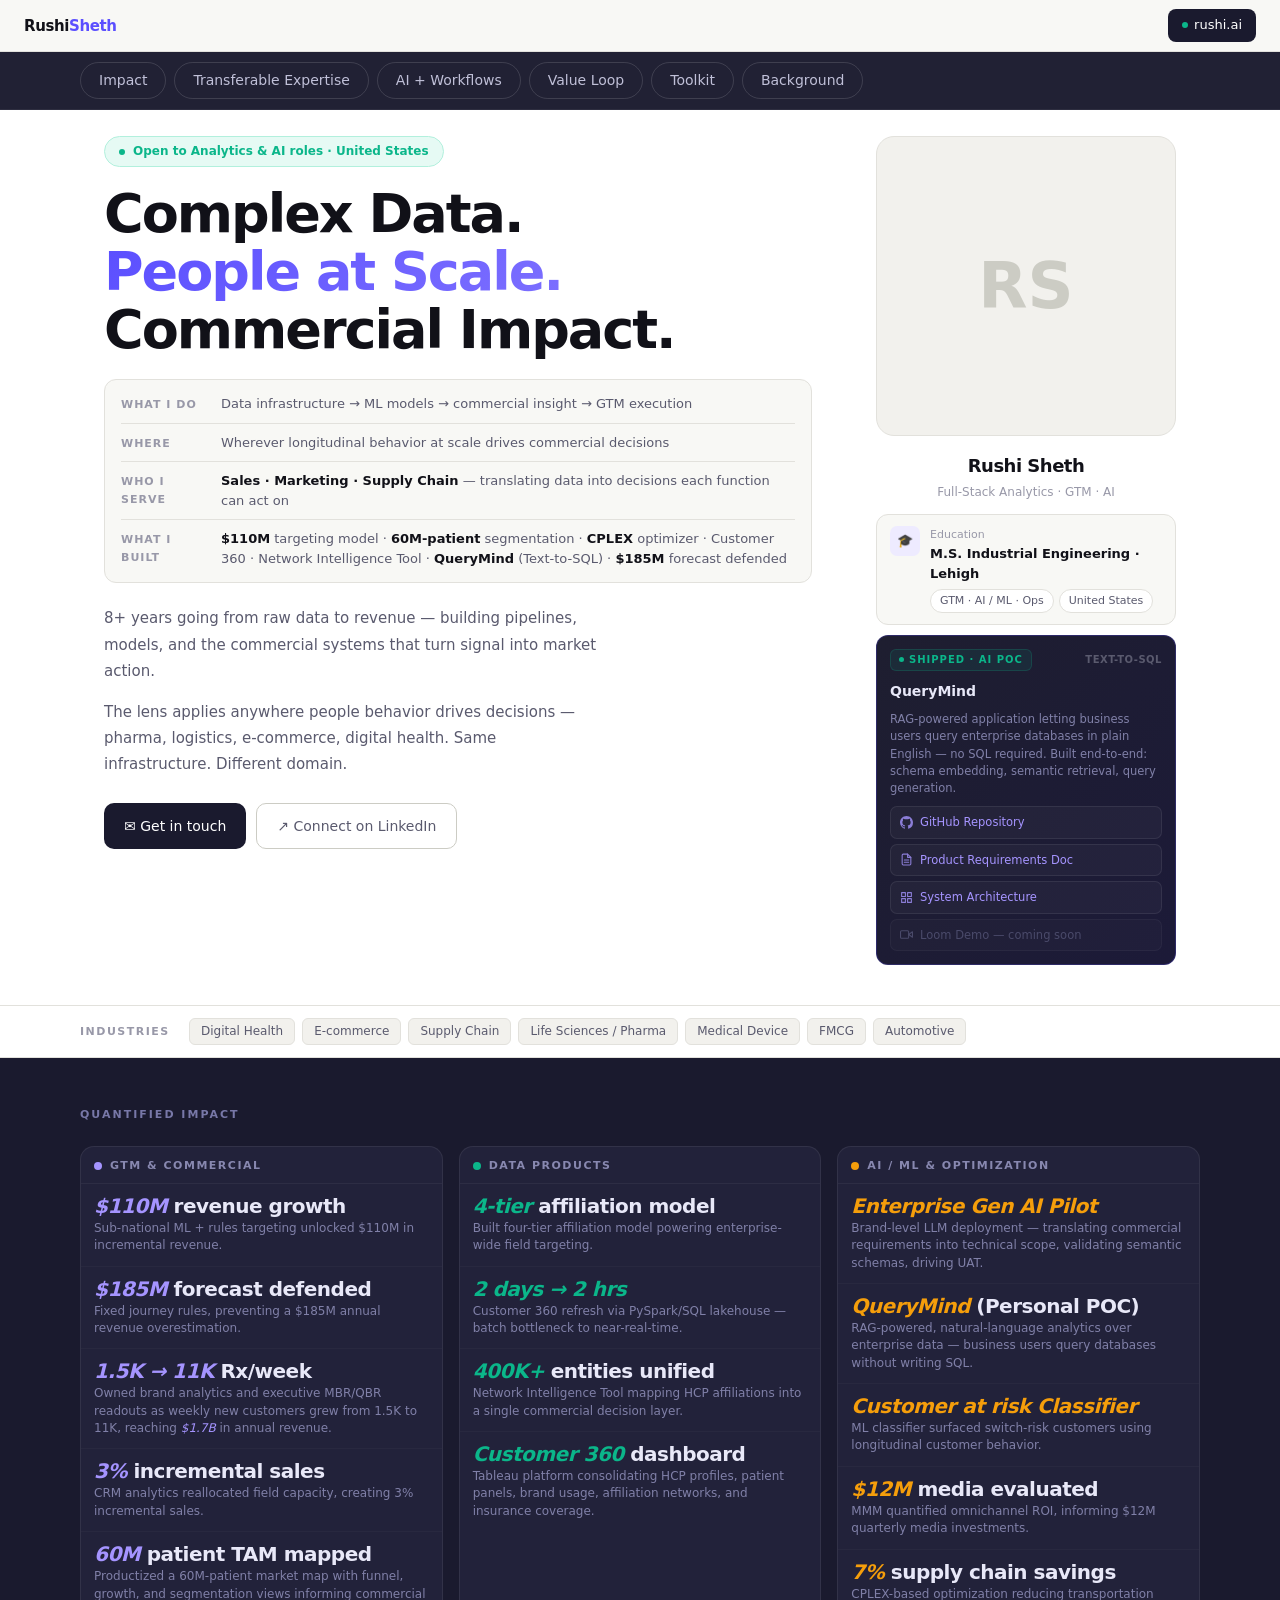
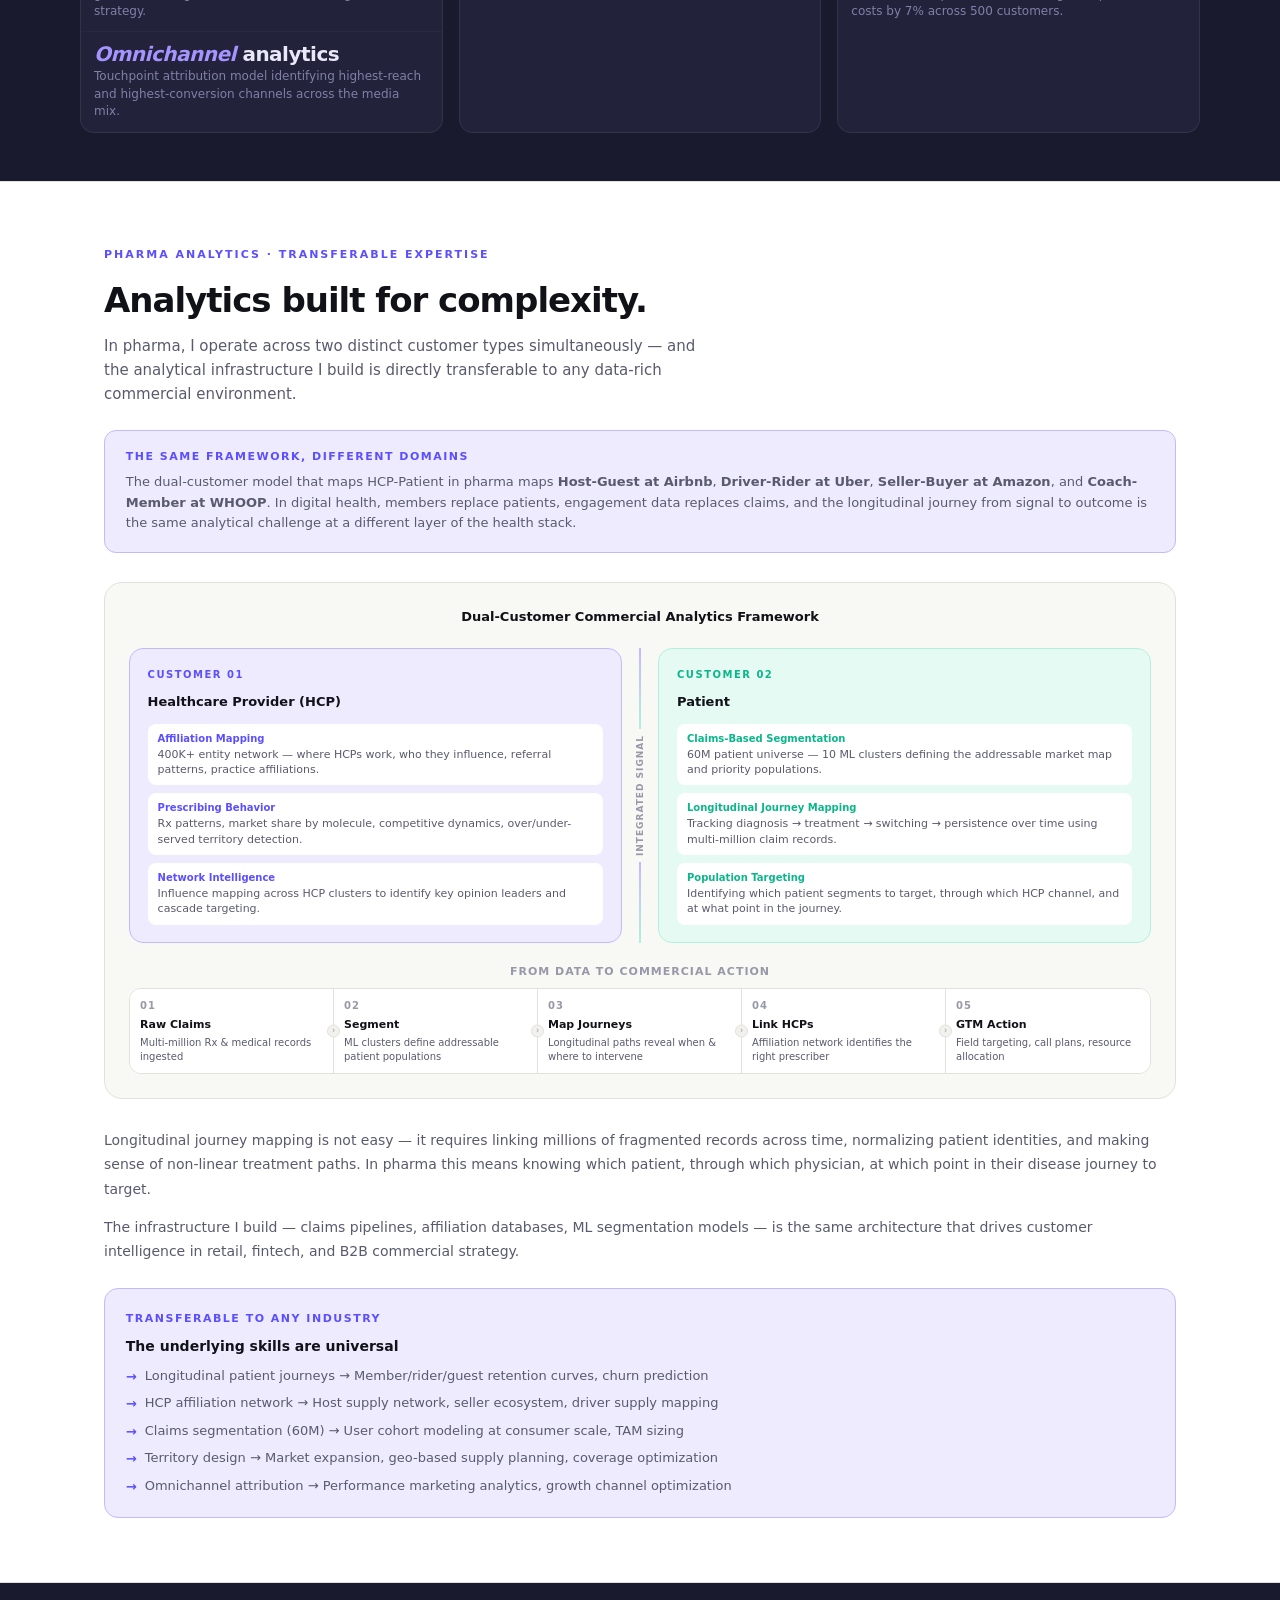
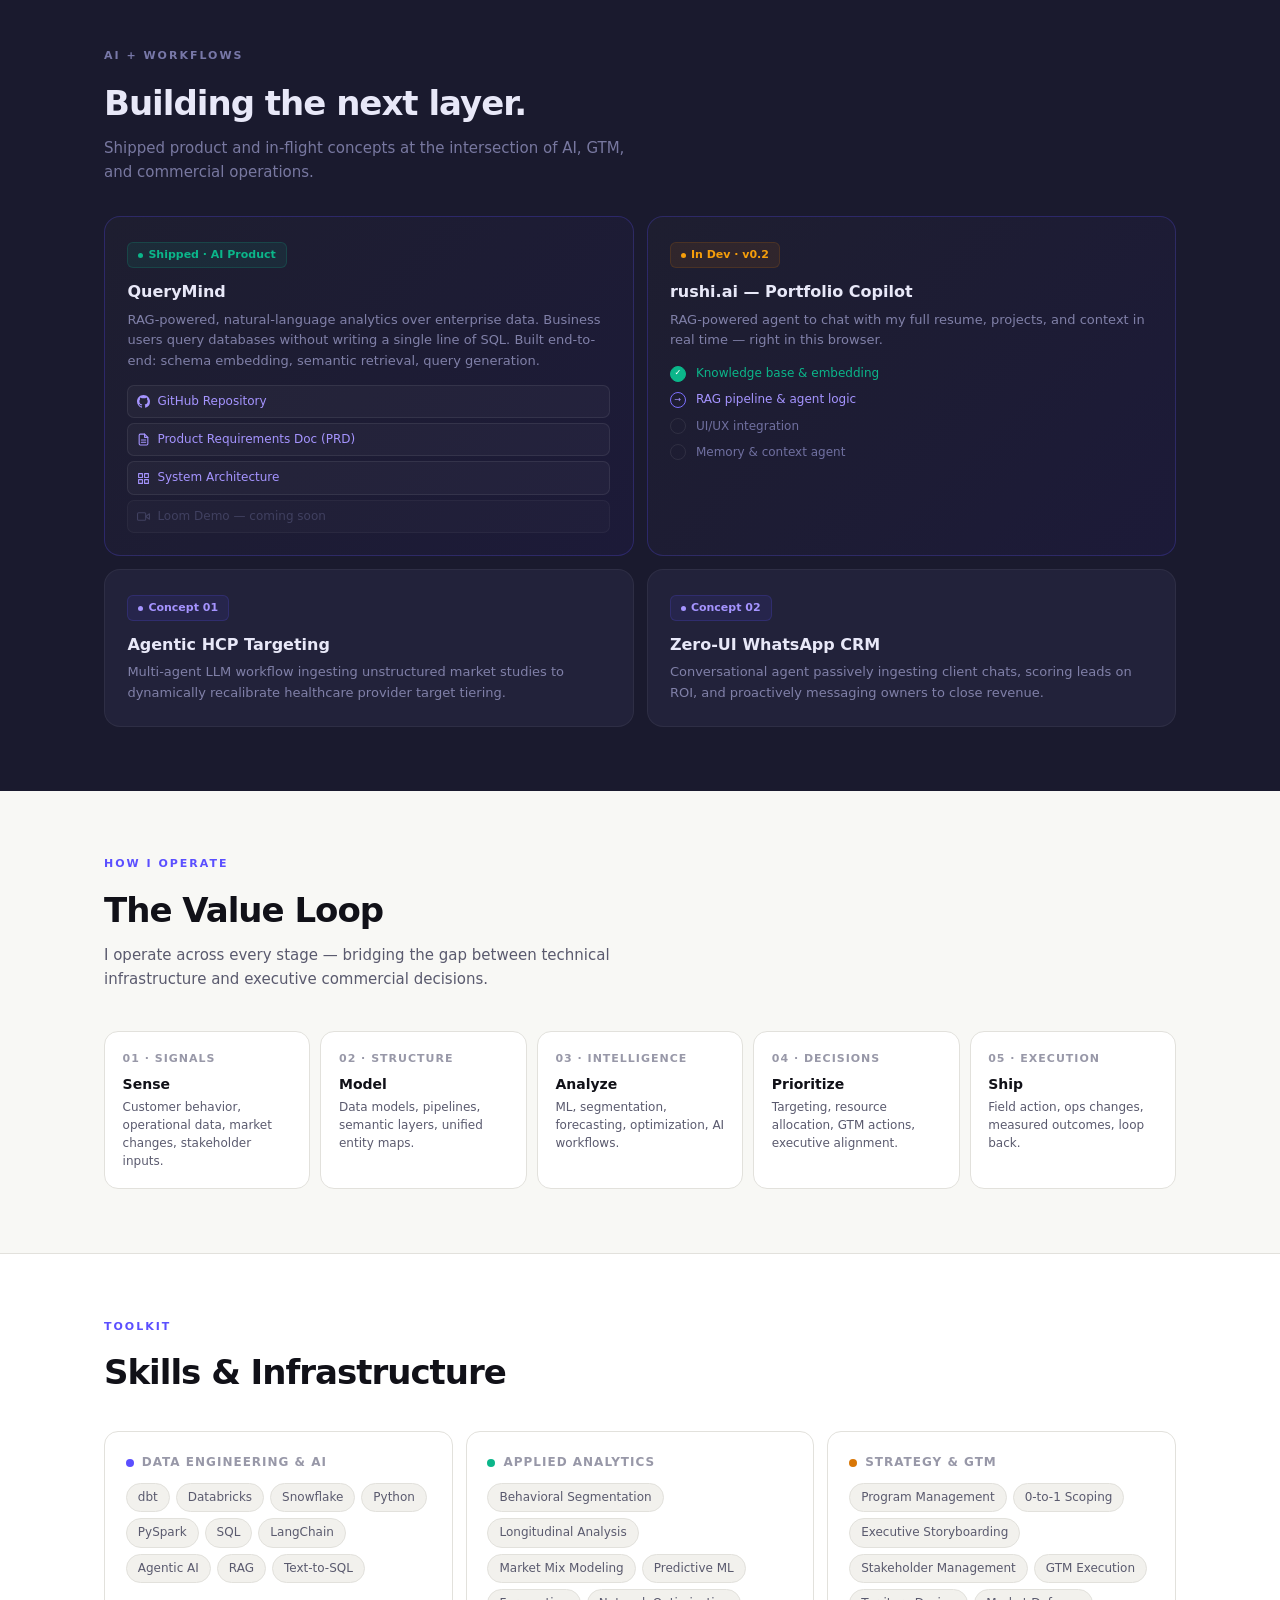
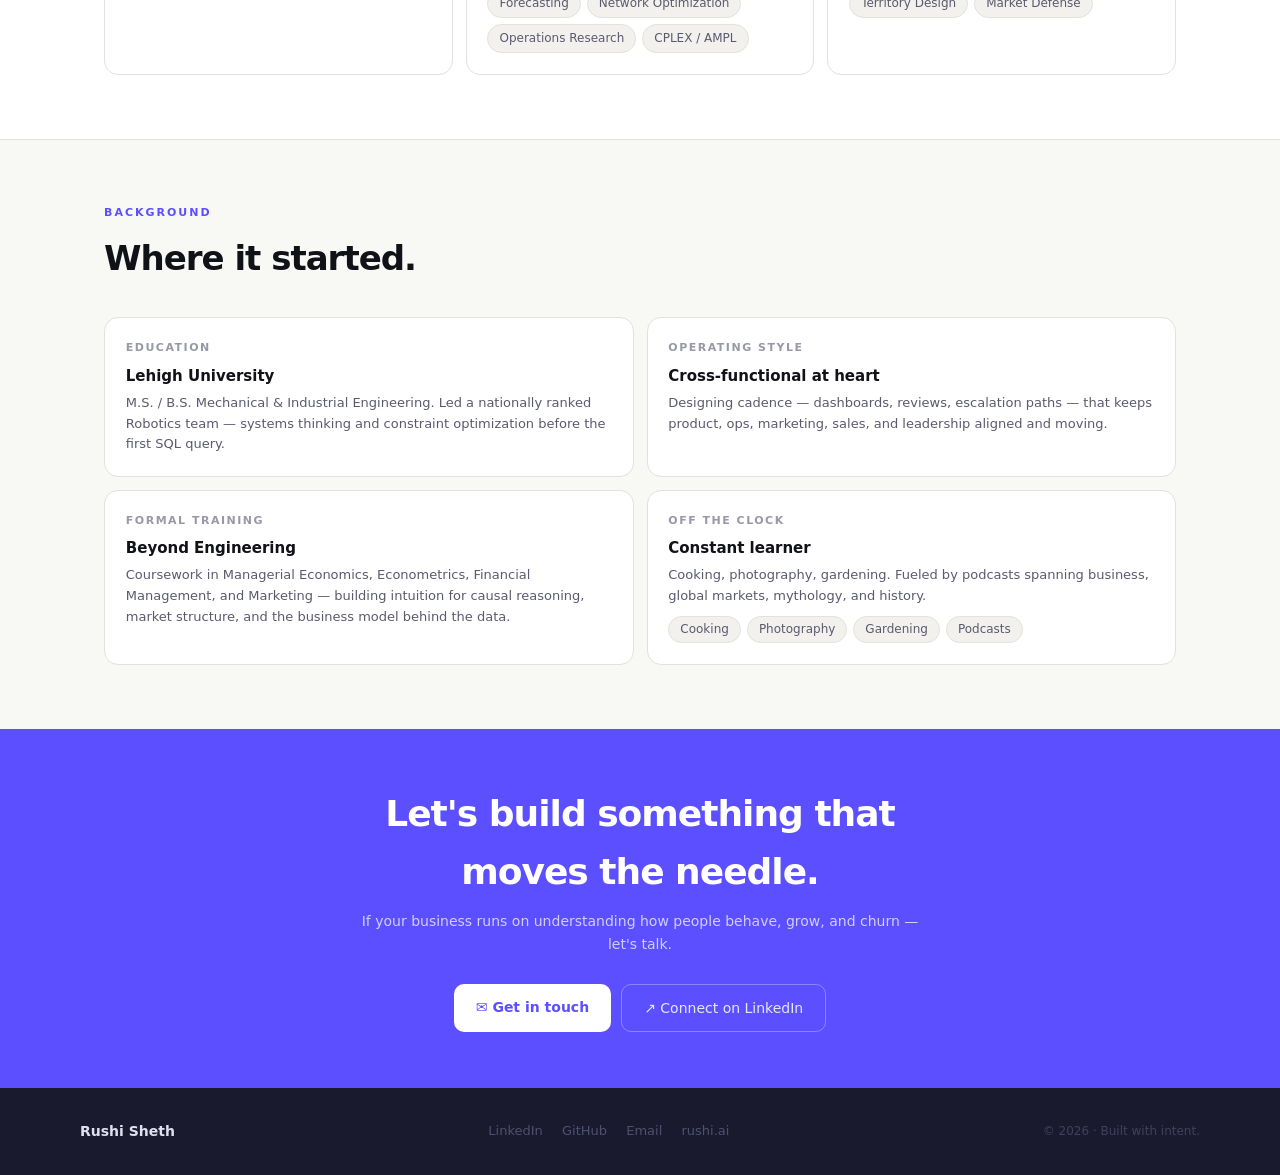
==== commit 88af5696: "Update index.html" ====
--- a/index.html
+++ b/index.html
@@ -7,7 +7,6 @@
   window.dataLayer = window.dataLayer || [];
   function gtag(){dataLayer.push(arguments);}
   gtag('js', new Date());
-
   gtag('config', 'G-S37E9EQ7RB');
 </script>
 <meta charset="UTF-8">
@@ -50,12 +49,19 @@
 .hero-wrap{background:#fff;border-bottom:1px solid var(--border)}
 .hero{padding:8.5rem 1.5rem 2.5rem;max-width:1120px;margin:0 auto;display:grid;grid-template-columns:1fr 300px;gap:4rem;align-items:start}
 .hero-open{display:inline-flex;align-items:center;gap:8px;background:var(--teal-lt);border:1px solid #b2f0dd;border-radius:20px;padding:5px 14px;font-size:12px;color:var(--teal);font-weight:600;margin-bottom:1.1rem}
-h1{font-size:clamp(32px,4.5vw,54px);font-weight:800;line-height:1.08;letter-spacing:-2px;margin-bottom:1rem}
+h1{font-size:clamp(32px,4.5vw,54px);font-weight:800;line-height:1.08;letter-spacing:-2px;margin-bottom:1.2rem}
 h1 em{font-style:normal;background:linear-gradient(135deg,var(--accent),var(--accent2));-webkit-background-clip:text;-webkit-text-fill-color:transparent;background-clip:text}
+
+/* At-a-glance card */
+.hero-glance{background:var(--bg);border:1px solid var(--border);border-radius:12px;padding:14px 16px;margin-bottom:1.4rem;display:flex;flex-direction:column;gap:9px}
+.glance-row{display:grid;grid-template-columns:90px 1fr;gap:10px;align-items:baseline}
+.glance-label{font-size:11px;font-weight:700;letter-spacing:1px;text-transform:uppercase;color:var(--text3)}
+.glance-val{font-size:13px;color:var(--text2);line-height:1.5}
+.glance-val strong{color:var(--text);font-weight:600}
+.glance-divider{height:1px;background:var(--border)}
+
 .hero-sub{font-size:15px;color:var(--text2);line-height:1.75;max-width:500px;margin-bottom:0.9rem}
-.hero-sub-focus{font-size:15px;line-height:1.75;max-width:500px;margin-bottom:1.8rem;font-style:italic;font-weight:600;color:var(--text)}
-.focus-label{color:var(--accent);font-style:normal;font-size:11px;font-weight:700;letter-spacing:1.5px;text-transform:uppercase;display:block;margin-bottom:4px}
-.hero-btns{display:flex;gap:10px;flex-wrap:wrap}
+.hero-btns{display:flex;gap:10px;flex-wrap:wrap;margin-top:1.6rem}
 .btn-dark{background:var(--dark);color:#fff;padding:11px 20px;border-radius:10px;font-size:14px;font-weight:500;transition:all 0.2s;display:inline-flex;align-items:center;gap:7px;white-space:nowrap}
 .btn-dark:hover{opacity:0.85;transform:translateY(-1px)}
 .btn-outline{background:#fff;color:var(--text2);padding:11px 20px;border-radius:10px;font-size:14px;font-weight:500;border:1px solid var(--border2);transition:all 0.2s;display:inline-flex;align-items:center;gap:7px;white-space:nowrap}
@@ -86,11 +92,8 @@
 .qm-link-icon{flex-shrink:0;opacity:0.8}
 .qm-coming{display:flex;align-items:center;gap:7px;font-size:11.5px;font-weight:500;color:#4a4a6a;padding:6px 9px;background:#ffffff05;border:1px solid #ffffff0a;border-radius:7px}
 
-/* Mobile QueryMind block — above hero buttons */
+/* Mobile QueryMind block */
 .mob-qm{display:none;margin-bottom:1.5rem;background:linear-gradient(135deg,#1e1e30,#1c1a38);border:1px solid #5b4fff40;border-radius:12px;padding:14px;flex-direction:column;gap:9px}
-.mob-qm-label{font-size:10px;font-weight:700;letter-spacing:1.5px;text-transform:uppercase;color:#7878a8;margin-bottom:2px}
-.mob-qm-title{font-size:15px;font-weight:700;color:#e8e8f8;margin-bottom:3px}
-.mob-qm-desc{font-size:12px;color:#8080a8;line-height:1.55;margin-bottom:4px}
 
 /* INDUSTRY STRIP */
 .ind-strip{border-bottom:1px solid var(--border);background:#fff;padding:0.75rem 1.5rem;overflow-x:auto;-webkit-overflow-scrolling:touch}
@@ -240,7 +243,6 @@
   .hero-right{display:grid;grid-template-columns:160px 1fr;gap:12px;align-items:start}
   .profile-img{width:160px;height:160px;flex-shrink:0;border-radius:14px}
   .profile-img img{border-radius:14px}
-  /* hide desktop QM card at tablet */
   .qm-card{display:none}
   .impact-groups{grid-template-columns:1fr}
   .loop-grid{grid-template-columns:1fr 1fr}
@@ -257,9 +259,9 @@
   .hero-right{grid-template-columns:1fr;gap:10px}
   .profile-img{width:100%;height:auto;aspect-ratio:1;max-width:200px;margin:0 auto;border-radius:14px}
   .profile-img img{border-radius:14px}
-  /* show mobile QM block, hide desktop card */
   .mob-qm{display:flex}
   .qm-card{display:none}
+  .glance-row{grid-template-columns:80px 1fr;gap:8px}
   .hero-btns{flex-direction:column}
   .hero-btns a{justify-content:center}
   .impact-band{padding:2.5rem 1rem}
@@ -320,11 +322,34 @@
   <div>
     <div class="hero-open"><div class="pulse"></div>Open to Analytics &amp; AI roles · United States</div>
     <h1>Complex Data.<br><em>People at Scale.</em><br>Commercial Impact.</h1>
-    <p class="hero-sub">8+ years understanding how people behave over time - as patients, as customers, as members. My work has always been about mapping those journeys at scale, building the data infrastructure around them, and translating the signal into decisions that drive measurable commercial outcomes.</p>
-    <p class="hero-sub">That lens applies equally whether I'm mapping a treatment journey in pharma, a ride pattern at Uber, a stay at Airbnb, a health signal at WHOOP, or a purchase path at Amazon. Built on a foundation of engineering, econometrics, and business strategy - applied across Life Sciences, Supply Chain, and FMCG.</p>
-    <p class="hero-sub-focus"><span class="focus-label">Core Focus</span>Mapping complex, high-volume customer journeys - and building the AI-enabled systems, segmentation models, and supply chain optimizations around them. From 60M patient claims in pharma to any industry where understanding how people evolve over time is the competitive edge.</p>
-
-    <!-- ── MOBILE ONLY: QueryMind block above buttons ── -->
+
+    <!-- At-a-glance card — implicit TL;DR, no label -->
+    <div class="hero-glance">
+      <div class="glance-row">
+        <span class="glance-label">What I do</span>
+        <span class="glance-val">Data infrastructure → ML models → commercial insight → GTM execution</span>
+      </div>
+      <div class="glance-divider"></div>
+      <div class="glance-row">
+        <span class="glance-label">Where</span>
+        <span class="glance-val">Wherever longitudinal behavior at scale drives commercial decisions</span>
+      </div>
+      <div class="glance-divider"></div>
+      <div class="glance-row">
+        <span class="glance-label">Who I serve</span>
+        <span class="glance-val"><strong>Sales · Marketing · Supply Chain</strong> — translating data into decisions each function can act on</span>
+      </div>
+      <div class="glance-divider"></div>
+      <div class="glance-row">
+        <span class="glance-label">What I built</span>
+        <span class="glance-val"><strong>$110M</strong> targeting model · <strong>60M-patient</strong> segmentation · <strong>CPLEX</strong> optimizer · Customer 360 · Network Intelligence Tool · <strong>QueryMind</strong> (Text-to-SQL) · <strong>$185M</strong> forecast defended</span>
+      </div>
+    </div>
+
+    <p class="hero-sub">8+ years going from raw data to revenue — building pipelines, models, and the commercial systems that turn signal into market action.</p>
+    <p class="hero-sub">The lens applies anywhere people behavior drives decisions — pharma, logistics, e-commerce, digital health. Same infrastructure. Different domain.</p>
+
+    <!-- Mobile QueryMind block -->
     <div class="mob-qm">
       <div>
         <div style="font-size:10px;font-weight:700;letter-spacing:1.5px;text-transform:uppercase;color:#7878a8;margin-bottom:4px">AI POC · Text-to-SQL</div>
@@ -340,7 +365,7 @@
           <svg class="qm-link-icon" width="13" height="13" viewBox="0 0 24 24" fill="none" stroke="currentColor" stroke-width="2" stroke-linecap="round" stroke-linejoin="round"><path d="M14 2H6a2 2 0 0 0-2 2v16a2 2 0 0 0 2 2h12a2 2 0 0 0 2-2V8z"/><polyline points="14 2 14 8 20 8"/><line x1="16" y1="13" x2="8" y2="13"/><line x1="16" y1="17" x2="8" y2="17"/></svg>
           Product Requirements Doc (PRD)
         </a>
-        <a href="https://github.com/rushi-sheth/querymind/blob/main/docs/system_architecture" target="_blank" rel="noopener" class="qm-link">
+        <a href="https://github.com/rushi-sheth/querymind/blob/main/docs/System%20Architecture%20v0.2.png" target="_blank" rel="noopener" class="qm-link">
           <svg class="qm-link-icon" width="13" height="13" viewBox="0 0 24 24" fill="none" stroke="currentColor" stroke-width="2" stroke-linecap="round" stroke-linejoin="round"><rect x="3" y="3" width="7" height="7"/><rect x="14" y="3" width="7" height="7"/><rect x="14" y="14" width="7" height="7"/><rect x="3" y="14" width="7" height="7"/></svg>
           System Architecture
         </a>
@@ -365,7 +390,7 @@
     </div>
     <div class="nameplate">
       <div class="nameplate-name">Rushi Sheth</div>
-      <div class="nameplate-sub">Systems Thinker · Data · AI</div>
+      <div class="nameplate-sub">Full-Stack Analytics · GTM · AI</div>
     </div>
     <div class="quick-fact">
       <div class="qf-icon">🎓</div>
@@ -379,7 +404,7 @@
       </div>
     </div>
 
-    <!-- ── DESKTOP ONLY: QueryMind card below education ── -->
+    <!-- Desktop QueryMind card -->
     <div class="qm-card">
       <div style="display:flex;align-items:center;justify-content:space-between;gap:8px">
         <div class="qm-badge"><div class="qm-badge-dot"></div>Shipped · AI POC</div>
@@ -406,7 +431,6 @@
         </div>
       </div>
     </div>
-
   </div>
 </div>
 </div>
@@ -430,12 +454,8 @@
   <div class="impact-inner">
     <div class="imp-section-label">Quantified impact</div>
     <div class="impact-groups">
-
       <div class="imp-group">
-        <div class="imp-group-header">
-          <div class="imp-group-dot" style="background:#a594ff"></div>
-          <div class="imp-group-title">GTM &amp; Commercial</div>
-        </div>
+        <div class="imp-group-header"><div class="imp-group-dot" style="background:#a594ff"></div><div class="imp-group-title">GTM &amp; Commercial</div></div>
         <div class="imp-cells">
           <div class="imp-cell"><div class="imp-num"><em style="color:#a594ff">$110M</em> revenue growth</div><div class="imp-desc">Sub-national ML + rules targeting unlocked $110M in incremental revenue.</div></div>
           <div class="imp-cell"><div class="imp-num"><em style="color:#a594ff">$185M</em> forecast defended</div><div class="imp-desc">Fixed journey rules, preventing a $185M annual revenue overestimation.</div></div>
@@ -445,12 +465,8 @@
           <div class="imp-cell"><div class="imp-num"><em style="color:#a594ff">Omnichannel</em> analytics</div><div class="imp-desc">Touchpoint attribution model identifying highest-reach and highest-conversion channels across the media mix.</div></div>
         </div>
       </div>
-
       <div class="imp-group">
-        <div class="imp-group-header">
-          <div class="imp-group-dot" style="background:#0bb68a"></div>
-          <div class="imp-group-title">Data Products</div>
-        </div>
+        <div class="imp-group-header"><div class="imp-group-dot" style="background:#0bb68a"></div><div class="imp-group-title">Data Products</div></div>
         <div class="imp-cells">
           <div class="imp-cell"><div class="imp-num"><em style="color:#0bb68a">4-tier</em> affiliation model</div><div class="imp-desc">Built four-tier affiliation model powering enterprise-wide field targeting.</div></div>
           <div class="imp-cell"><div class="imp-num"><em style="color:#0bb68a">2 days → 2 hrs</em></div><div class="imp-desc">Customer 360 refresh via PySpark/SQL lakehouse — batch bottleneck to near-real-time.</div></div>
@@ -458,12 +474,8 @@
           <div class="imp-cell"><div class="imp-num"><em style="color:#0bb68a">Customer 360</em> dashboard</div><div class="imp-desc">Tableau platform consolidating HCP profiles, patient panels, brand usage, affiliation networks, and insurance coverage.</div></div>
         </div>
       </div>
-
       <div class="imp-group">
-        <div class="imp-group-header">
-          <div class="imp-group-dot" style="background:#f59e0b"></div>
-          <div class="imp-group-title">AI / ML &amp; Optimization</div>
-        </div>
+        <div class="imp-group-header"><div class="imp-group-dot" style="background:#f59e0b"></div><div class="imp-group-title">AI / ML &amp; Optimization</div></div>
         <div class="imp-cells">
           <div class="imp-cell"><div class="imp-num"><em style="color:#f59e0b">Enterprise Gen AI Pilot</em></div><div class="imp-desc">Brand-level LLM deployment — translating commercial requirements into technical scope, validating semantic schemas, driving UAT.</div></div>
           <div class="imp-cell"><div class="imp-num"><em style="color:#f59e0b">QueryMind</em> (Personal POC)</div><div class="imp-desc">RAG-powered, natural-language analytics over enterprise data — business users query databases without writing SQL.</div></div>
@@ -472,7 +484,6 @@
           <div class="imp-cell"><div class="imp-num"><em style="color:#f59e0b">7%</em> supply chain savings</div><div class="imp-desc">CPLEX-based optimization reducing transportation costs by 7% across 500 customers.</div></div>
         </div>
       </div>
-
     </div>
   </div>
 </div>
@@ -482,12 +493,10 @@
   <div class="section-label">Pharma Analytics · Transferable Expertise</div>
   <h2>Analytics built for complexity.</h2>
   <p class="section-sub" style="margin-bottom:1.5rem">In pharma, I operate across two distinct customer types simultaneously — and the analytical infrastructure I build is directly transferable to any data-rich commercial environment.</p>
-
   <div style="background:var(--accent-lt);border:1px solid #c4b8ff;border-radius:12px;padding:1.1rem 1.3rem;margin-bottom:1.8rem;font-size:13px;color:var(--text2);line-height:1.6">
     <strong style="color:var(--accent);font-size:11px;letter-spacing:1.5px;text-transform:uppercase;display:block;margin-bottom:6px">The same framework, different domains</strong>
     The dual-customer model that maps HCP-Patient in pharma maps <strong>Host-Guest at Airbnb</strong>, <strong>Driver-Rider at Uber</strong>, <strong>Seller-Buyer at Amazon</strong>, and <strong>Coach-Member at WHOOP</strong>. In digital health, members replace patients, engagement data replaces claims, and the longitudinal journey from signal to outcome is the same analytical challenge at a different layer of the health stack.
   </div>
-
   <div class="infographic">
     <div class="infographic-title">Dual-Customer Commercial Analytics Framework</div>
     <div class="dual-customer">
@@ -522,12 +531,10 @@
       </div>
     </div>
   </div>
-
   <div class="pharma-text" style="margin-top:1.8rem">
     <p>Longitudinal journey mapping is not easy — it requires linking millions of fragmented records across time, normalizing patient identities, and making sense of non-linear treatment paths. In pharma this means knowing which patient, through which physician, at which point in their disease journey to target.</p>
     <p>The infrastructure I build — claims pipelines, affiliation databases, ML segmentation models — is the same architecture that drives customer intelligence in retail, fintech, and B2B commercial strategy.</p>
   </div>
-
   <div class="transfer-box">
     <div class="transfer-label">Transferable to any industry</div>
     <div class="transfer-title">The underlying skills are universal</div>
@@ -561,7 +568,7 @@
           <svg width="13" height="13" viewBox="0 0 24 24" fill="none" stroke="currentColor" stroke-width="2" stroke-linecap="round" stroke-linejoin="round" style="flex-shrink:0"><path d="M14 2H6a2 2 0 0 0-2 2v16a2 2 0 0 0 2 2h12a2 2 0 0 0 2-2V8z"/><polyline points="14 2 14 8 20 8"/><line x1="16" y1="13" x2="8" y2="13"/><line x1="16" y1="17" x2="8" y2="17"/></svg>
           Product Requirements Doc (PRD)
         </a>
-        <a href="https://github.com/rushi-sheth/querymind/blob/main/docs/system_architecture" target="_blank" rel="noopener" class="ai-link">
+        <a href="https://github.com/rushi-sheth/querymind/blob/main/docs/System%20Architecture%20v0.2.png" target="_blank" rel="noopener" class="ai-link">
           <svg width="13" height="13" viewBox="0 0 24 24" fill="none" stroke="currentColor" stroke-width="2" stroke-linecap="round" stroke-linejoin="round" style="flex-shrink:0"><rect x="3" y="3" width="7" height="7"/><rect x="14" y="3" width="7" height="7"/><rect x="14" y="14" width="7" height="7"/><rect x="3" y="14" width="7" height="7"/></svg>
           System Architecture
         </a>
@@ -685,44 +692,32 @@
     if(t)window.scrollTo({top:t.offsetTop-100,behavior:'smooth'});
   });
 });
-  // ── Section visibility tracking ──
-// Fires when a section enters the viewport (once per session per section)
-const sectionObserver = new IntersectionObserver((entries) => {
-  entries.forEach(entry => {
-    if (entry.isIntersecting) {
-      gtag('event', 'section_viewed', {
-        section_id: entry.target.id,
-        section_name: entry.target.dataset.trackName || entry.target.id
-      });
-      // Stop observing once seen — avoids duplicate fires on scroll up/down
+
+// Section visibility tracking
+const sectionObserver=new IntersectionObserver((entries)=>{
+  entries.forEach(entry=>{
+    if(entry.isIntersecting){
+      gtag('event','section_viewed',{section_id:entry.target.id});
       sectionObserver.unobserve(entry.target);
     }
   });
-}, { threshold: 0.3 }); // 30% of section must be visible
-
-['impact','pharma','ai','loop','skills','about'].forEach(id => {
-  const el = document.getElementById(id);
-  if (el) sectionObserver.observe(el);
+},{threshold:0.3});
+['impact','pharma','ai','loop','skills','about'].forEach(id=>{
+  const el=document.getElementById(id);
+  if(el)sectionObserver.observe(el);
 });
 
-// ── Pill / nav click tracking ──
-document.querySelectorAll('.pill').forEach(pill => {
-  pill.addEventListener('click', () => {
-    gtag('event', 'nav_pill_click', {
-      pill_label: pill.textContent.trim(),
-      pill_target: pill.getAttribute('href')
-    });
+// Pill click tracking
+document.querySelectorAll('.pill').forEach(pill=>{
+  pill.addEventListener('click',()=>{
+    gtag('event','nav_pill_click',{pill_label:pill.textContent.trim(),pill_target:pill.getAttribute('href')});
   });
 });
 
-// ── Outbound link tracking (GitHub, LinkedIn, Email, etc.) ──
-document.querySelectorAll('a[href^="http"], a[href^="mailto"]').forEach(link => {
-  link.addEventListener('click', () => {
-    gtag('event', 'outbound_link_click', {
-      link_url: link.href,
-      link_text: link.textContent.trim(),
-      link_location: link.closest('[id]')?.id || 'unknown'
-    });
+// Outbound link tracking
+document.querySelectorAll('a[href^="http"], a[href^="mailto"]').forEach(link=>{
+  link.addEventListener('click',()=>{
+    gtag('event','outbound_link_click',{link_url:link.href,link_text:link.textContent.trim(),link_location:link.closest('[id]')?.id||'unknown'});
   });
 });
 </script>
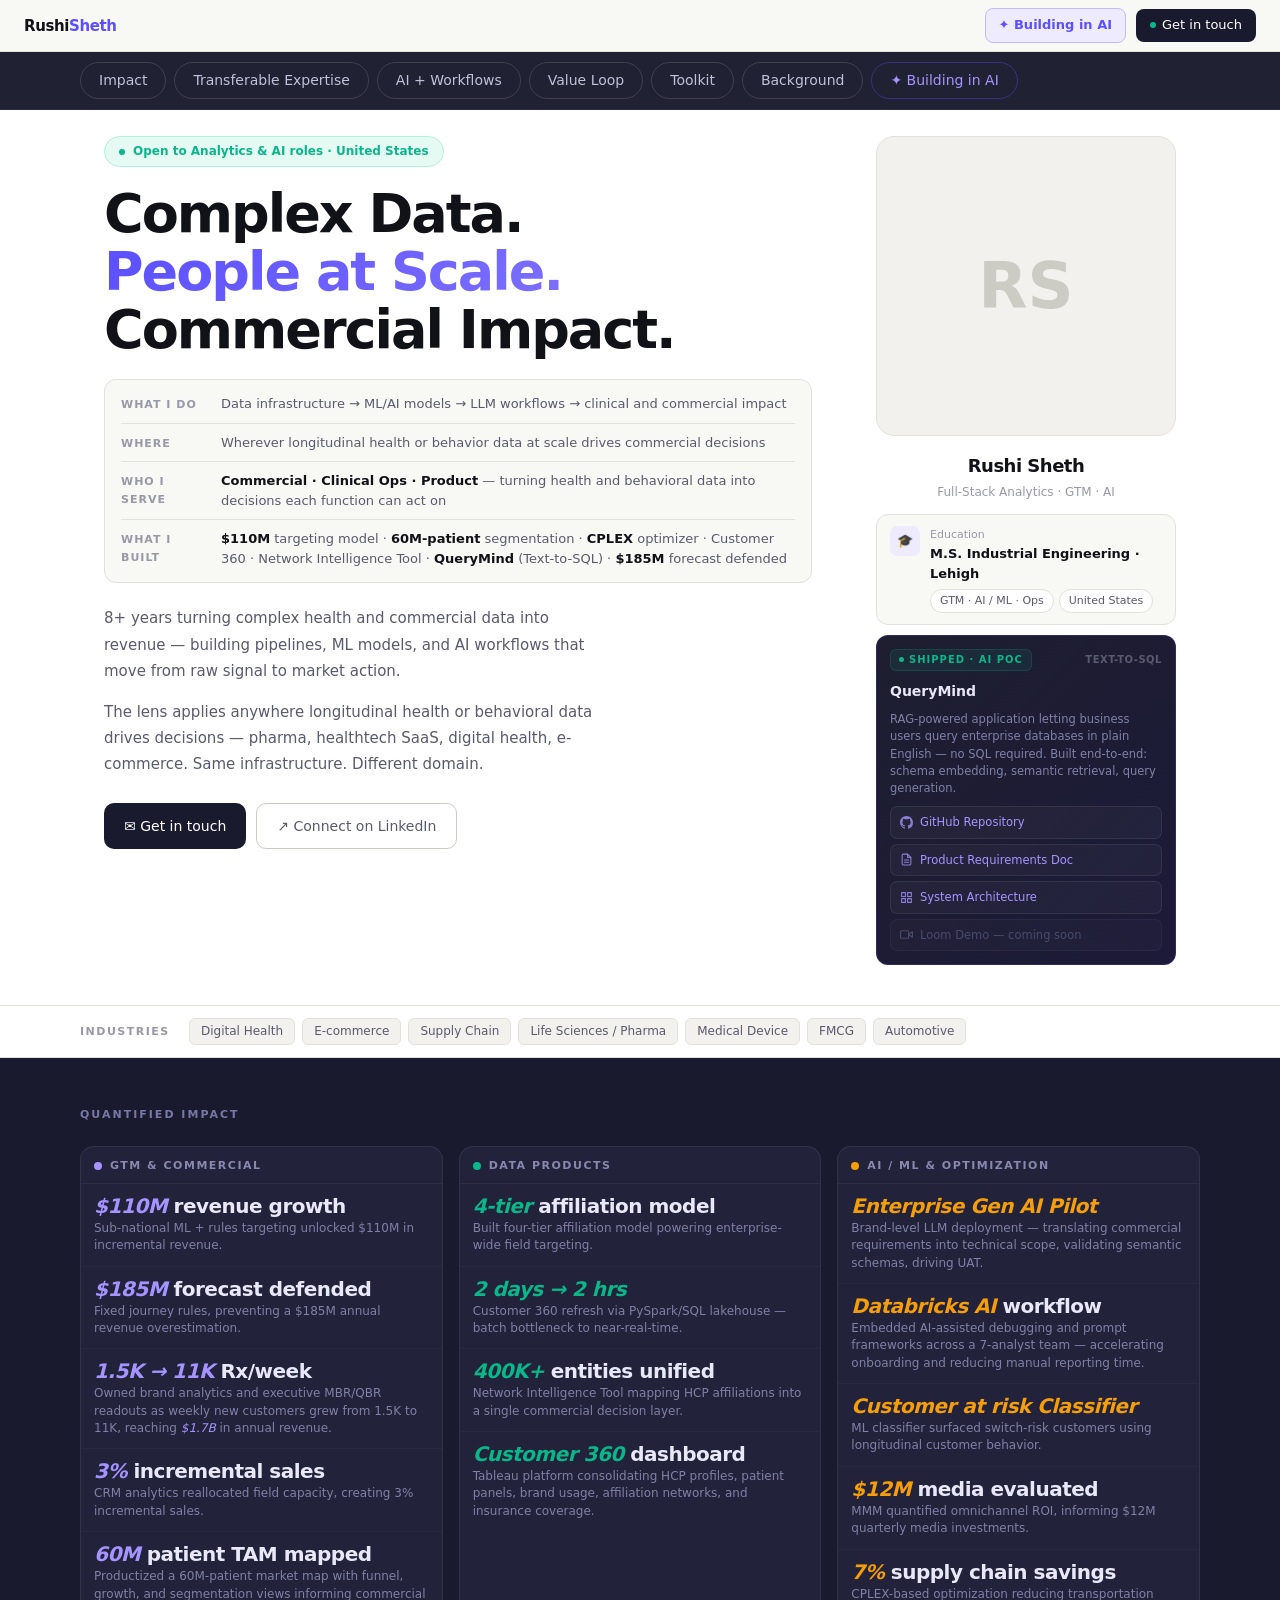
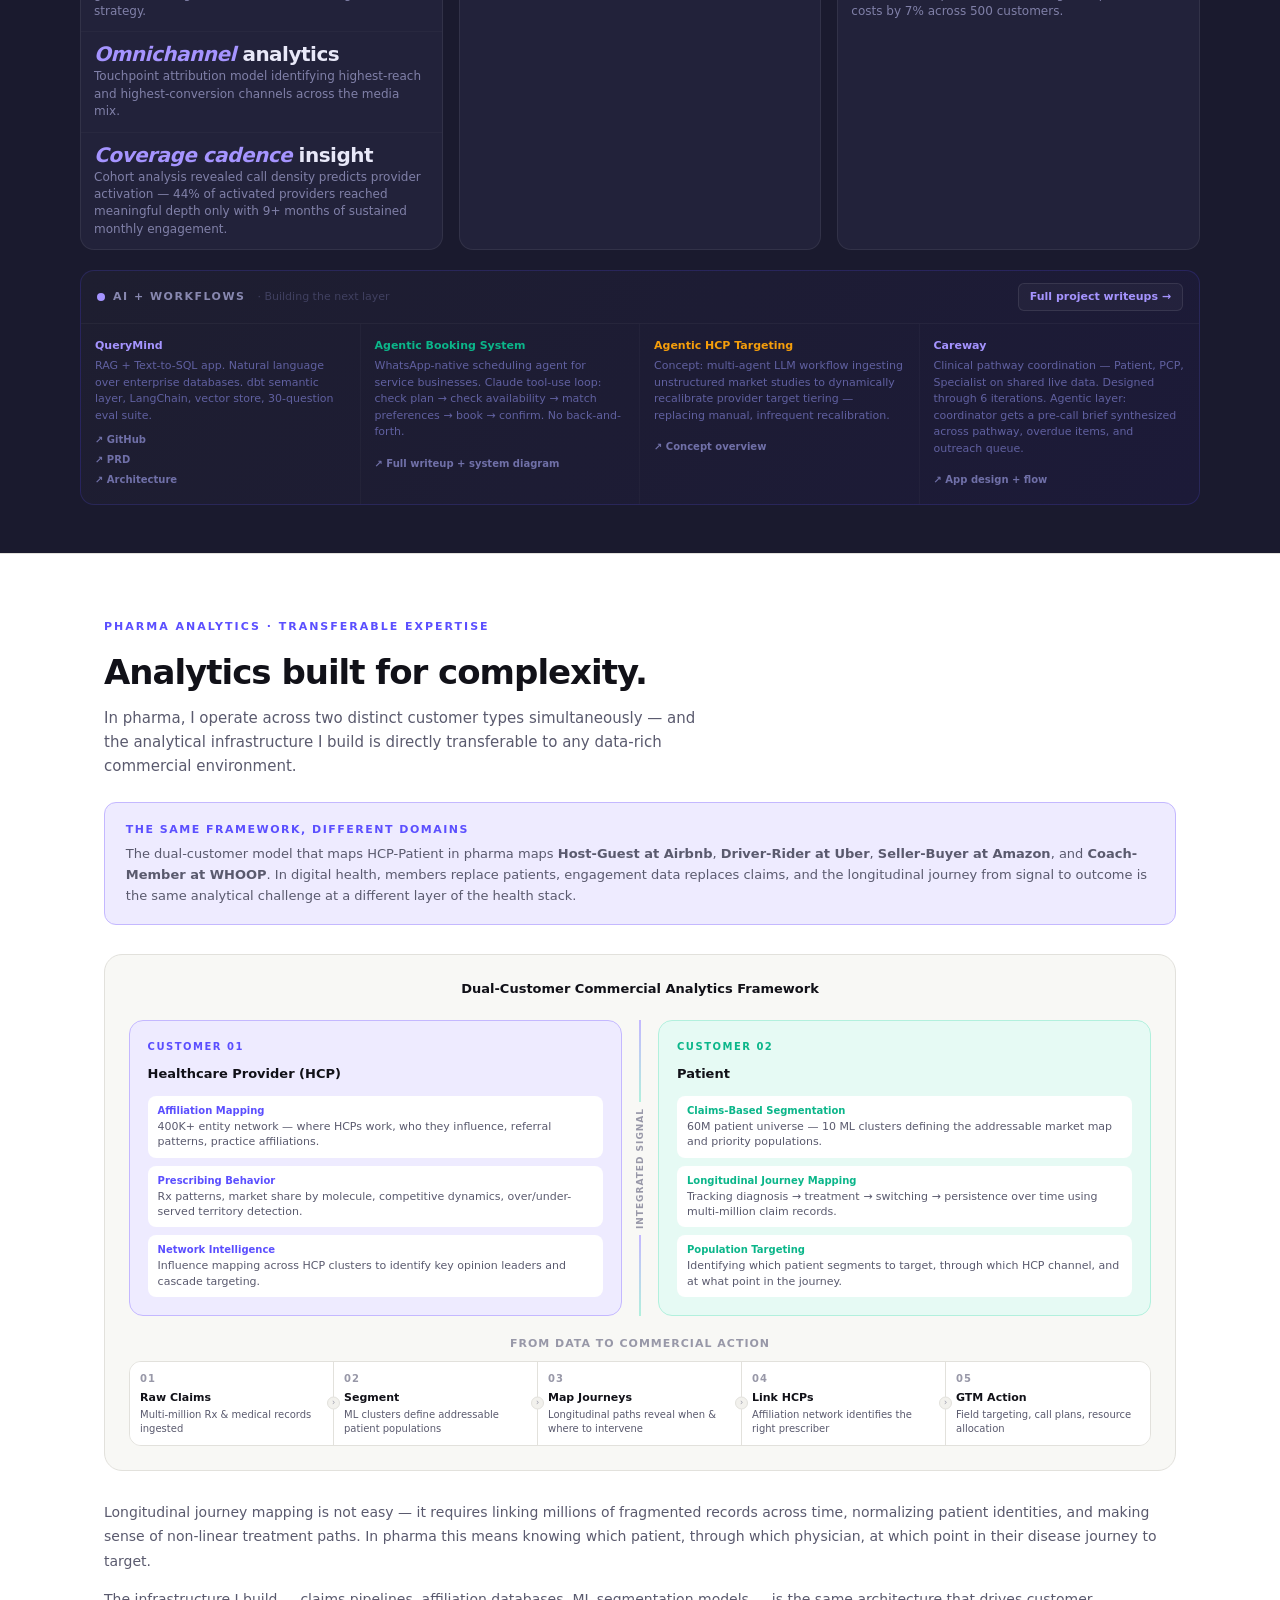
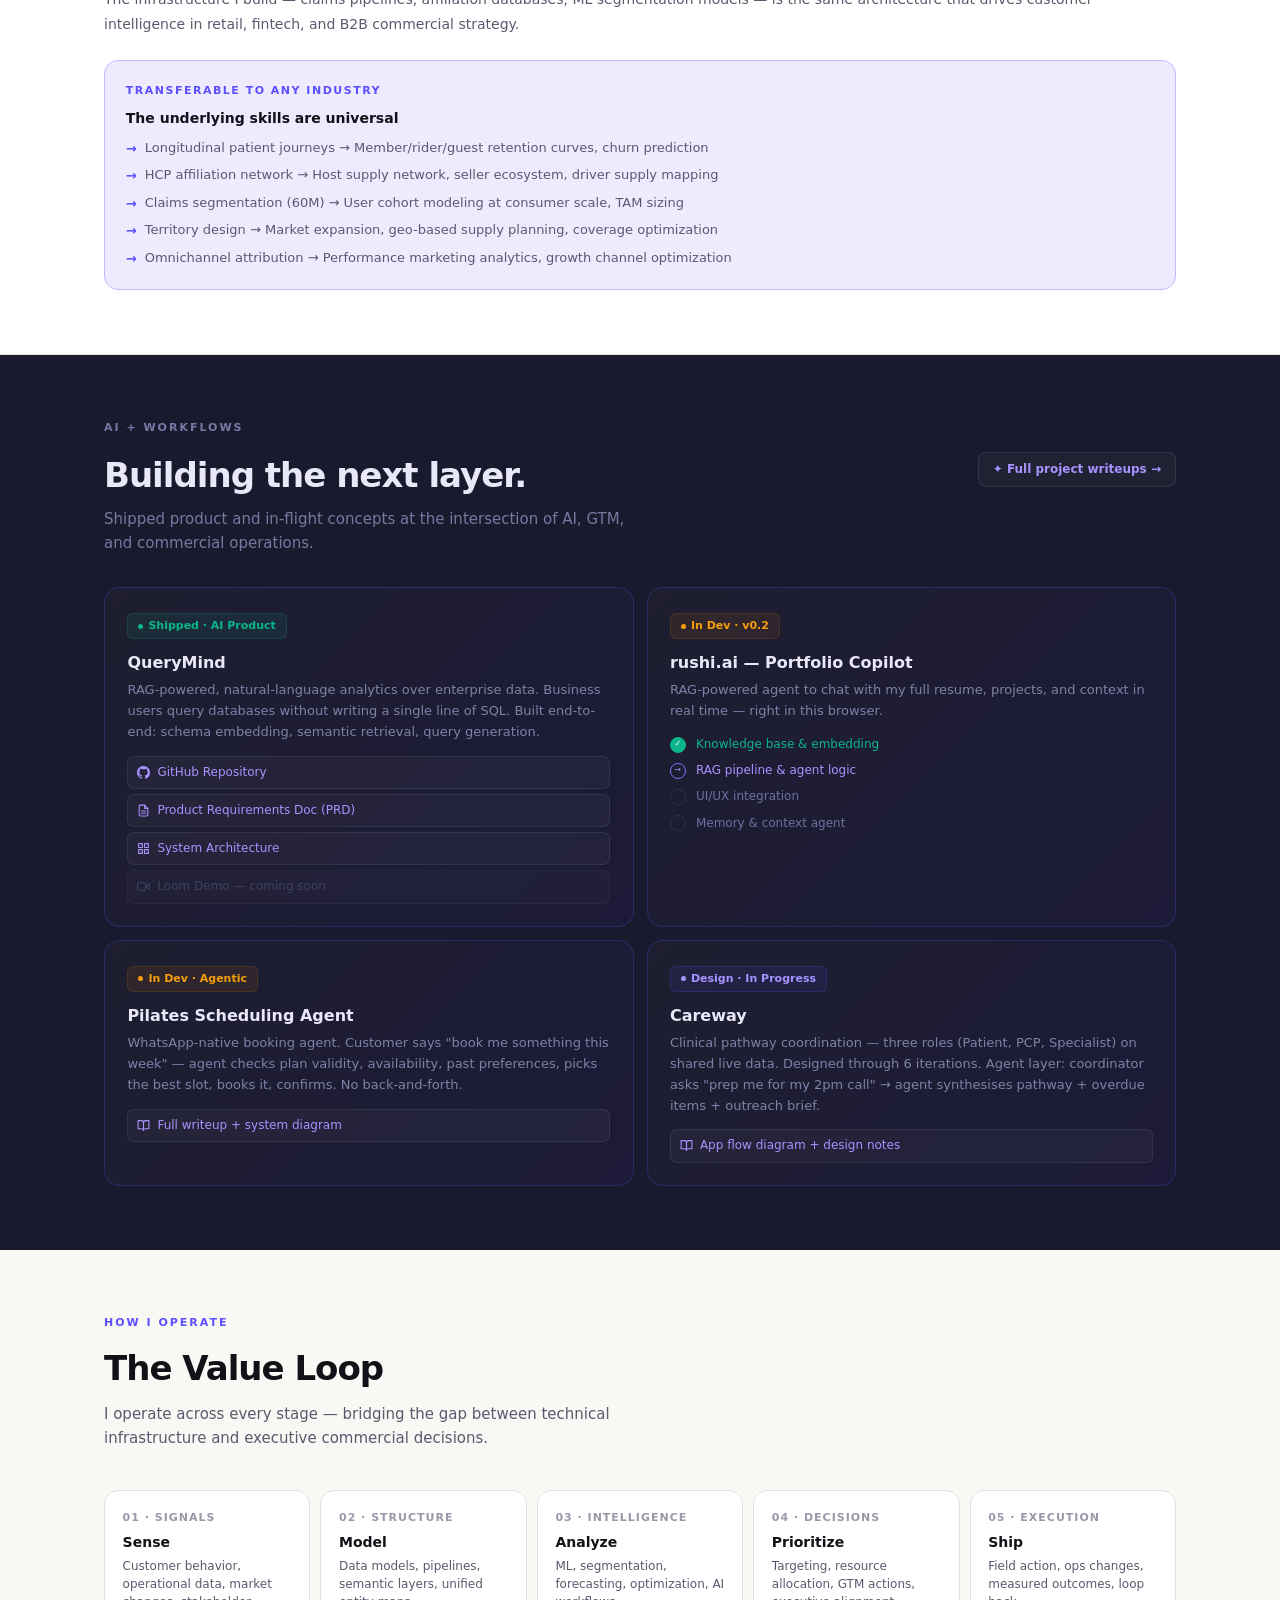
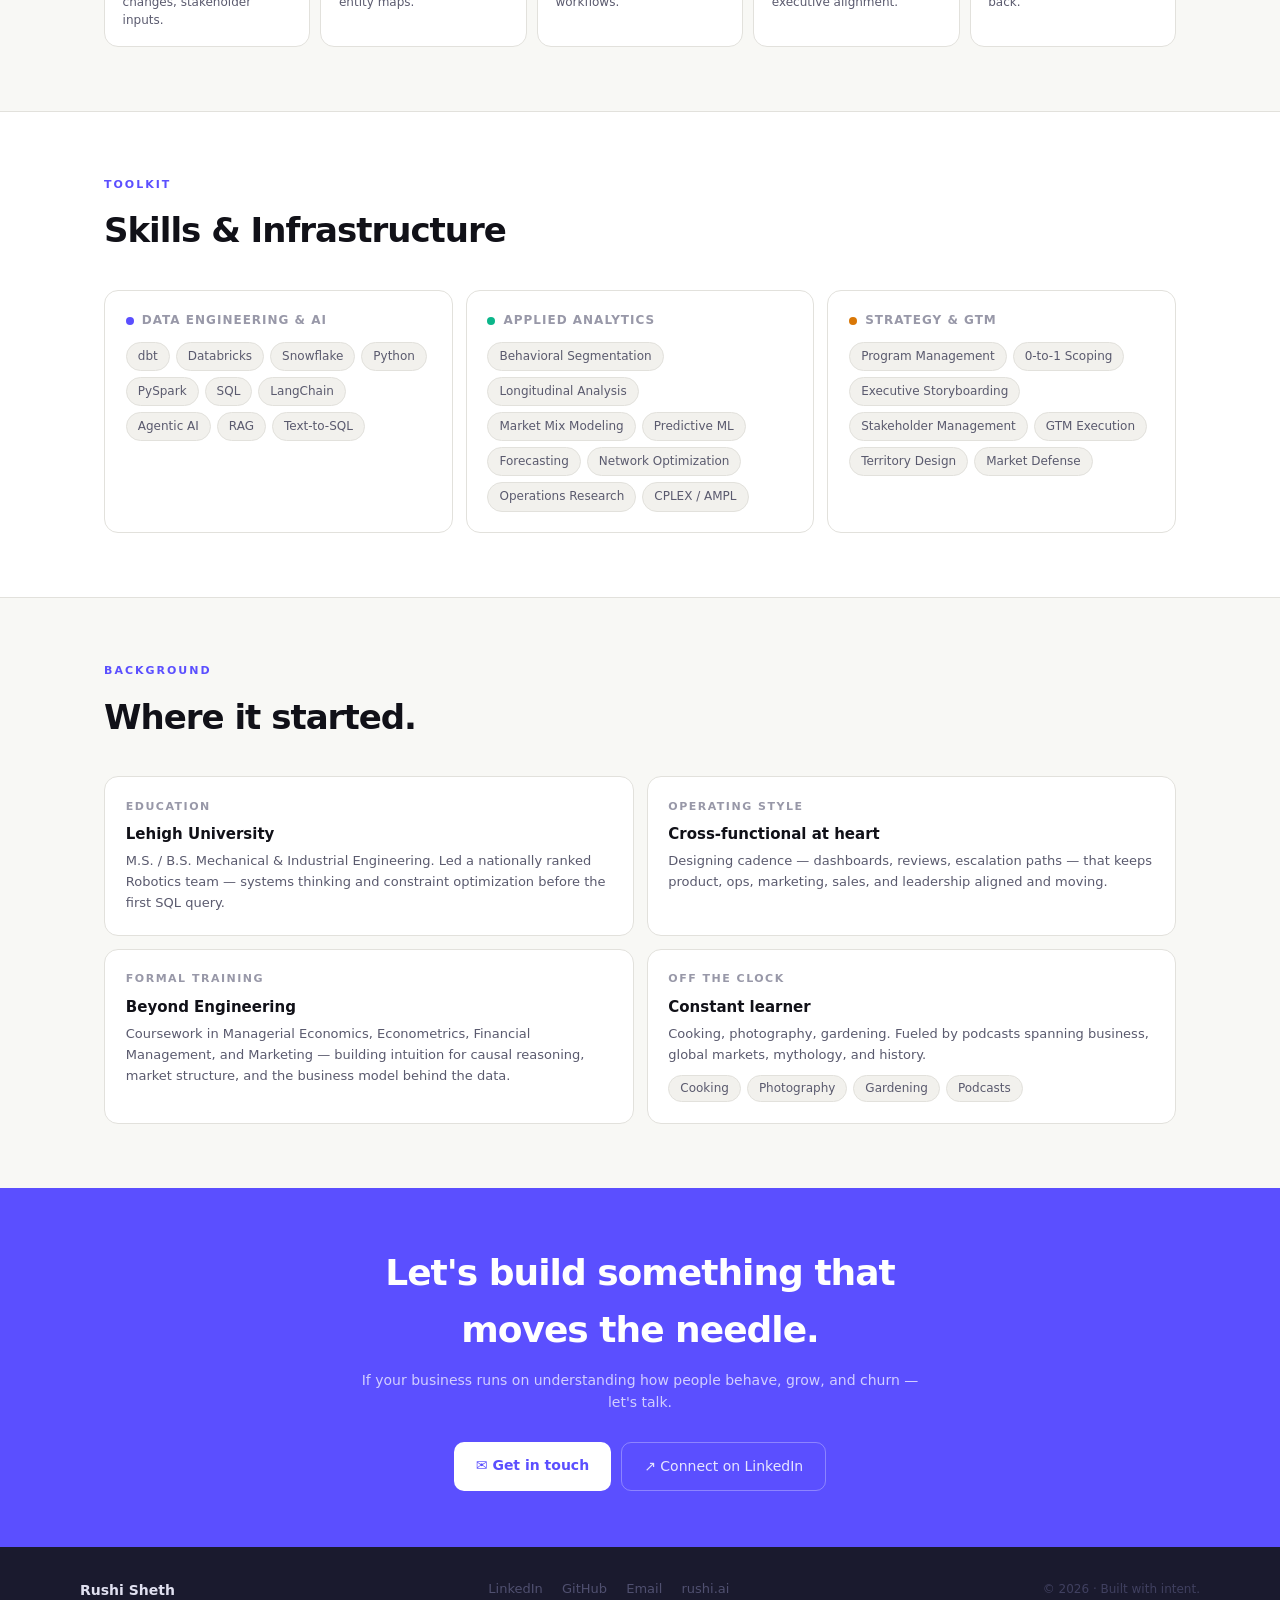
==== commit 8bc48c8a: "Update index.html New page" ====
--- a/index.html
+++ b/index.html
@@ -245,6 +245,7 @@
   .profile-img img{border-radius:14px}
   .qm-card{display:none}
   .impact-groups{grid-template-columns:1fr}
+  .ai-workflow-grid{grid-template-columns:1fr 1fr!important}
   .loop-grid{grid-template-columns:1fr 1fr}
   .dual-customer{grid-template-columns:1fr;gap:10px}
   .dual-mid{display:none}
@@ -303,7 +304,10 @@
 
 <nav>
   <div class="nav-logo">Rushi<span>Sheth</span></div>
-  <a href="#contact" class="nav-cta"><div class="pulse"></div>rushi.ai</a>
+  <div style="display:flex;align-items:center;gap:10px">
+    <a href="building-in-ai.html" style="font-size:13px;font-weight:600;color:var(--accent);padding:6px 13px;border:1px solid #c4b8ff;border-radius:8px;background:var(--accent-lt);transition:all 0.18s;white-space:nowrap" onmouseover="this.style.background='#ddd8ff'" onmouseout="this.style.background='var(--accent-lt)'">✦ Building in AI</a>
+    <a href="mailto:rushi.sheth@hotmail.com" class="nav-cta"><div class="pulse"></div>Get in touch</a>
+  </div>
 </nav>
 
 <div class="pills-wrap" id="pills">
@@ -314,6 +318,7 @@
     <a href="#loop" class="pill" data-short="Loop">Value Loop</a>
     <a href="#skills" class="pill" data-short="Toolkit">Toolkit</a>
     <a href="#about" class="pill" data-short="About">Background</a>
+    <a href="building-in-ai.html" class="pill" data-short="AI Lab" style="border-color:#5b4fff60;color:#a594ff">✦ Building in AI</a>
   </div>
 </div>
 
@@ -327,17 +332,17 @@
     <div class="hero-glance">
       <div class="glance-row">
         <span class="glance-label">What I do</span>
-        <span class="glance-val">Data infrastructure → ML models → commercial insight → GTM execution</span>
+        <span class="glance-val">Data infrastructure → ML/AI models → LLM workflows → clinical and commercial impact</span>
       </div>
       <div class="glance-divider"></div>
       <div class="glance-row">
         <span class="glance-label">Where</span>
-        <span class="glance-val">Wherever longitudinal behavior at scale drives commercial decisions</span>
+        <span class="glance-val">Wherever longitudinal health or behavior data at scale drives commercial decisions</span>
       </div>
       <div class="glance-divider"></div>
       <div class="glance-row">
         <span class="glance-label">Who I serve</span>
-        <span class="glance-val"><strong>Sales · Marketing · Supply Chain</strong> — translating data into decisions each function can act on</span>
+        <span class="glance-val"><strong>Commercial · Clinical Ops · Product</strong> — turning health and behavioral data into decisions each function can act on</span>
       </div>
       <div class="glance-divider"></div>
       <div class="glance-row">
@@ -346,8 +351,8 @@
       </div>
     </div>
 
-    <p class="hero-sub">8+ years going from raw data to revenue — building pipelines, models, and the commercial systems that turn signal into market action.</p>
-    <p class="hero-sub">The lens applies anywhere people behavior drives decisions — pharma, logistics, e-commerce, digital health. Same infrastructure. Different domain.</p>
+    <p class="hero-sub">8+ years turning complex health and commercial data into revenue — building pipelines, ML models, and AI workflows that move from raw signal to market action.</p>
+    <p class="hero-sub">The lens applies anywhere longitudinal health or behavioral data drives decisions — pharma, healthtech SaaS, digital health, e-commerce. Same infrastructure. Different domain.</p>
 
     <!-- Mobile QueryMind block -->
     <div class="mob-qm">
@@ -463,6 +468,7 @@
           <div class="imp-cell"><div class="imp-num"><em style="color:#a594ff">3%</em> incremental sales</div><div class="imp-desc">CRM analytics reallocated field capacity, creating 3% incremental sales.</div></div>
           <div class="imp-cell"><div class="imp-num"><em style="color:#a594ff">60M</em> patient TAM mapped</div><div class="imp-desc">Productized a 60M-patient market map with funnel, growth, and segmentation views informing commercial strategy.</div></div>
           <div class="imp-cell"><div class="imp-num"><em style="color:#a594ff">Omnichannel</em> analytics</div><div class="imp-desc">Touchpoint attribution model identifying highest-reach and highest-conversion channels across the media mix.</div></div>
+          <div class="imp-cell"><div class="imp-num"><em style="color:#a594ff">Coverage cadence</em> insight</div><div class="imp-desc">Cohort analysis revealed call density predicts provider activation — 44% of activated providers reached meaningful depth only with 9+ months of sustained monthly engagement.</div></div>
         </div>
       </div>
       <div class="imp-group">
@@ -478,10 +484,48 @@
         <div class="imp-group-header"><div class="imp-group-dot" style="background:#f59e0b"></div><div class="imp-group-title">AI / ML &amp; Optimization</div></div>
         <div class="imp-cells">
           <div class="imp-cell"><div class="imp-num"><em style="color:#f59e0b">Enterprise Gen AI Pilot</em></div><div class="imp-desc">Brand-level LLM deployment — translating commercial requirements into technical scope, validating semantic schemas, driving UAT.</div></div>
-          <div class="imp-cell"><div class="imp-num"><em style="color:#f59e0b">QueryMind</em> (Personal POC)</div><div class="imp-desc">RAG-powered, natural-language analytics over enterprise data — business users query databases without writing SQL.</div></div>
+          <div class="imp-cell"><div class="imp-num"><em style="color:#f59e0b">Databricks AI</em> workflow</div><div class="imp-desc">Embedded AI-assisted debugging and prompt frameworks across a 7-analyst team — accelerating onboarding and reducing manual reporting time.</div></div>
           <div class="imp-cell"><div class="imp-num"><em style="color:#f59e0b">Customer at risk Classifier</em></div><div class="imp-desc">ML classifier surfaced switch-risk customers using longitudinal customer behavior.</div></div>
           <div class="imp-cell"><div class="imp-num"><em style="color:#f59e0b">$12M</em> media evaluated</div><div class="imp-desc">MMM quantified omnichannel ROI, informing $12M quarterly media investments.</div></div>
           <div class="imp-cell"><div class="imp-num"><em style="color:#f59e0b">7%</em> supply chain savings</div><div class="imp-desc">CPLEX-based optimization reducing transportation costs by 7% across 500 customers.</div></div>
+        </div>
+      </div>
+    </div>
+
+    <!-- AI + Workflows — 4th section -->
+    <div style="margin-top:20px;background:linear-gradient(135deg,#1e1e30,#1c1a38);border:1px solid #5b4fff30;border-radius:14px;overflow:hidden">
+      <div style="padding:12px 16px;border-bottom:1px solid #ffffff0a;display:flex;align-items:center;justify-content:space-between;gap:1rem;flex-wrap:wrap">
+        <div style="display:flex;align-items:center;gap:8px">
+          <div style="width:8px;height:8px;border-radius:50%;background:#a594ff"></div>
+          <span style="font-size:11px;font-weight:700;letter-spacing:1.5px;text-transform:uppercase;color:#8888b0">AI + Workflows</span>
+          <span style="font-size:11px;color:#404060;margin-left:4px">· Building the next layer</span>
+        </div>
+        <a href="building-in-ai.html" style="font-size:11px;font-weight:600;color:#a594ff;background:#ffffff08;border:1px solid #ffffff18;border-radius:6px;padding:4px 11px;white-space:nowrap;transition:all 0.18s" onmouseover="this.style.background='#ffffff14'" onmouseout="this.style.background='#ffffff08'">Full project writeups →</a>
+      </div>
+      <div style="display:grid;grid-template-columns:repeat(4,1fr);gap:0">
+        <div style="padding:13px 14px;border-right:1px solid #ffffff07">
+          <div style="font-size:11px;font-weight:700;color:#a594ff;margin-bottom:4px">QueryMind</div>
+          <div style="font-size:11px;color:#6060a0;line-height:1.5;margin-bottom:8px">RAG + Text-to-SQL app. Natural language over enterprise databases. dbt semantic layer, LangChain, vector store, 30-question eval suite.</div>
+          <div style="display:flex;flex-direction:column;gap:4px">
+            <a href="https://github.com/rushi-sheth/querymind" target="_blank" rel="noopener" style="font-size:10px;font-weight:600;color:#7070a8;transition:color 0.18s" onmouseover="this.color='#a594ff'" onmouseout="this.color='#7070a8'">↗ GitHub</a>
+            <a href="https://github.com/rushi-sheth/querymind/blob/main/docs/prd.md" target="_blank" rel="noopener" style="font-size:10px;font-weight:600;color:#7070a8;transition:color 0.18s" onmouseover="this.color='#a594ff'" onmouseout="this.color='#7070a8'">↗ PRD</a>
+            <a href="https://github.com/rushi-sheth/querymind/blob/main/docs/System%20Architecture%20v0.2.png" target="_blank" rel="noopener" style="font-size:10px;font-weight:600;color:#7070a8;transition:color 0.18s" onmouseover="this.color='#a594ff'" onmouseout="this.color='#7070a8'">↗ Architecture</a>
+          </div>
+        </div>
+        <div style="padding:13px 14px;border-right:1px solid #ffffff07">
+          <div style="font-size:11px;font-weight:700;color:#0bb68a;margin-bottom:4px">Agentic Booking System</div>
+          <div style="font-size:11px;color:#6060a0;line-height:1.5;margin-bottom:8px">WhatsApp-native scheduling agent for service businesses. Claude tool-use loop: check plan → check availability → match preferences → book → confirm. No back-and-forth.</div>
+          <a href="building-in-ai.html#pilates" style="font-size:10px;font-weight:600;color:#7070a8;transition:color 0.18s" onmouseover="this.color='#0bb68a'" onmouseout="this.color='#7070a8'">↗ Full writeup + system diagram</a>
+        </div>
+        <div style="padding:13px 14px;border-right:1px solid #ffffff07">
+          <div style="font-size:11px;font-weight:700;color:#f59e0b;margin-bottom:4px">Agentic HCP Targeting</div>
+          <div style="font-size:11px;color:#6060a0;line-height:1.5;margin-bottom:8px">Concept: multi-agent LLM workflow ingesting unstructured market studies to dynamically recalibrate provider target tiering — replacing manual, infrequent recalibration.</div>
+          <a href="building-in-ai.html" style="font-size:10px;font-weight:600;color:#7070a8">↗ Concept overview</a>
+        </div>
+        <div style="padding:13px 14px">
+          <div style="font-size:11px;font-weight:700;color:#a594ff;margin-bottom:4px">Careway</div>
+          <div style="font-size:11px;color:#6060a0;line-height:1.5;margin-bottom:8px">Clinical pathway coordination — Patient, PCP, Specialist on shared live data. Designed through 6 iterations. Agentic layer: coordinator gets a pre-call brief synthesized across pathway, overdue items, and outreach queue.</div>
+          <a href="building-in-ai.html#careway" style="font-size:10px;font-weight:600;color:#7070a8;transition:color 0.18s" onmouseover="this.color='#a594ff'" onmouseout="this.color='#7070a8'">↗ App design + flow</a>
         </div>
       </div>
     </div>
@@ -552,7 +596,12 @@
 <div class="ai-wrap" id="ai">
 <div class="ai-section">
   <div class="ai-label">AI + Workflows</div>
-  <div class="ai-h2">Building the next layer.</div>
+  <div style="display:flex;align-items:flex-start;justify-content:space-between;gap:1rem;flex-wrap:wrap;margin-bottom:0.3rem">
+    <div class="ai-h2" style="margin-bottom:0">Building the next layer.</div>
+    <a href="building-in-ai.html" style="display:inline-flex;align-items:center;gap:6px;font-size:12px;font-weight:600;color:#a594ff;padding:7px 14px;background:#ffffff08;border:1px solid #ffffff18;border-radius:8px;transition:all 0.18s;white-space:nowrap;flex-shrink:0;margin-top:4px" onmouseover="this.style.background='#ffffff14'" onmouseout="this.style.background='#ffffff08'">
+      ✦ Full project writeups →
+    </a>
+  </div>
   <div class="ai-sub">Shipped product and in-flight concepts at the intersection of AI, GTM, and commercial operations.</div>
   <div class="ai-grid">
     <div class="ai-card featured">
@@ -589,15 +638,27 @@
         <div class="prog-row"><div class="prog-icon"></div>Memory &amp; context agent</div>
       </div>
     </div>
-    <div class="ai-card">
-      <div class="badge b-concept"><div class="badge-dot"></div>Concept 01</div>
-      <div class="ai-card-title">Agentic HCP Targeting</div>
-      <div class="ai-card-desc">Multi-agent LLM workflow ingesting unstructured market studies to dynamically recalibrate healthcare provider target tiering.</div>
-    </div>
-    <div class="ai-card">
-      <div class="badge b-concept"><div class="badge-dot"></div>Concept 02</div>
-      <div class="ai-card-title">Zero-UI WhatsApp CRM</div>
-      <div class="ai-card-desc">Conversational agent passively ingesting client chats, scoring leads on ROI, and proactively messaging owners to close revenue.</div>
+    <div class="ai-card featured">
+      <div class="badge b-dev"><div class="badge-dot"></div>In Dev · Agentic</div>
+      <div class="ai-card-title">Pilates Scheduling Agent</div>
+      <div class="ai-card-desc">WhatsApp-native booking agent. Customer says "book me something this week" — agent checks plan validity, availability, past preferences, picks the best slot, books it, confirms. No back-and-forth.</div>
+      <div class="ai-links">
+        <a href="building-in-ai.html#pilates" class="ai-link">
+          <svg width="13" height="13" viewBox="0 0 24 24" fill="none" stroke="currentColor" stroke-width="2" stroke-linecap="round" stroke-linejoin="round" style="flex-shrink:0"><path d="M2 3h6a4 4 0 0 1 4 4v14a3 3 0 0 0-3-3H2z"/><path d="M22 3h-6a4 4 0 0 0-4 4v14a3 3 0 0 1 3-3h7z"/></svg>
+          Full writeup + system diagram
+        </a>
+      </div>
+    </div>
+    <div class="ai-card featured">
+      <div class="badge b-concept"><div class="badge-dot"></div>Design · In Progress</div>
+      <div class="ai-card-title">Careway</div>
+      <div class="ai-card-desc">Clinical pathway coordination — three roles (Patient, PCP, Specialist) on shared live data. Designed through 6 iterations. Agent layer: coordinator asks "prep me for my 2pm call" → agent synthesises pathway + overdue items + outreach brief.</div>
+      <div class="ai-links">
+        <a href="building-in-ai.html#careway" class="ai-link">
+          <svg width="13" height="13" viewBox="0 0 24 24" fill="none" stroke="currentColor" stroke-width="2" stroke-linecap="round" stroke-linejoin="round" style="flex-shrink:0"><path d="M2 3h6a4 4 0 0 1 4 4v14a3 3 0 0 0-3-3H2z"/><path d="M22 3h-6a4 4 0 0 0-4 4v14a3 3 0 0 1 3-3h7z"/></svg>
+          App flow diagram + design notes
+        </a>
+      </div>
     </div>
   </div>
 </div>
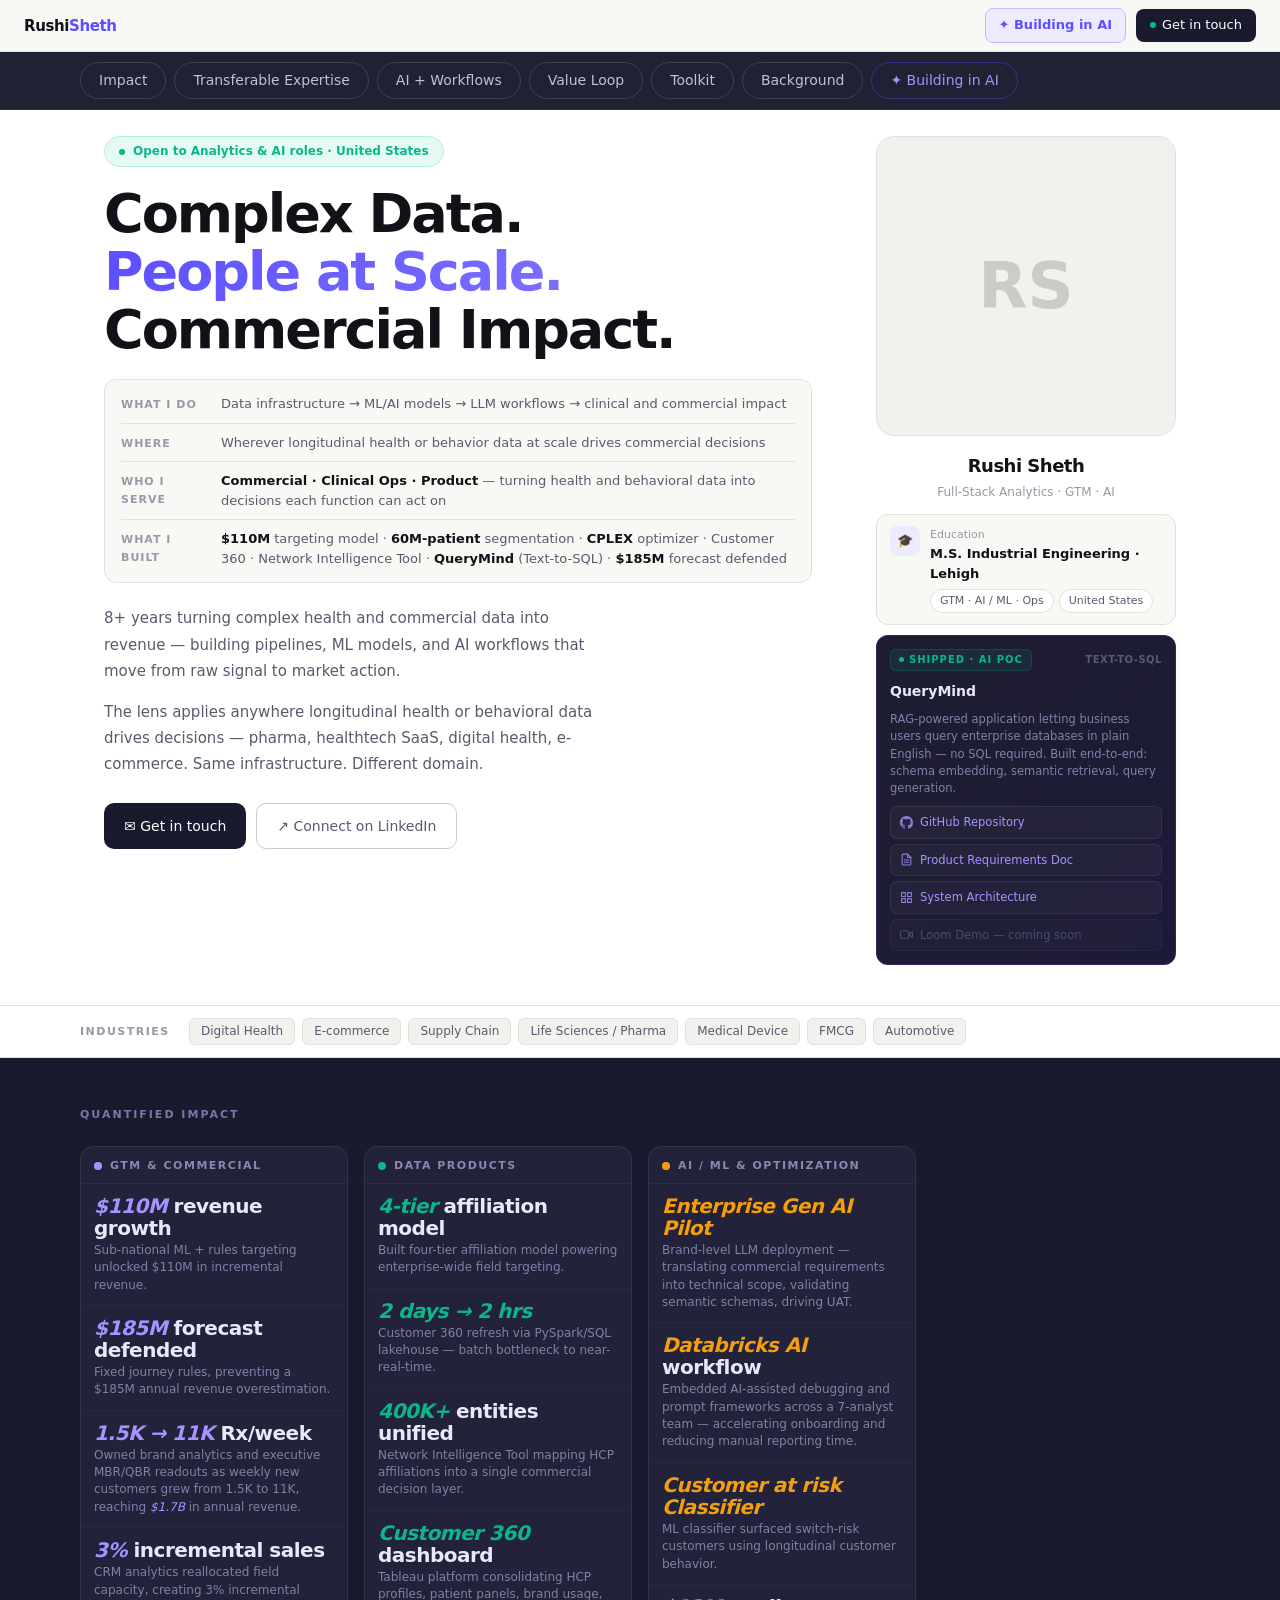
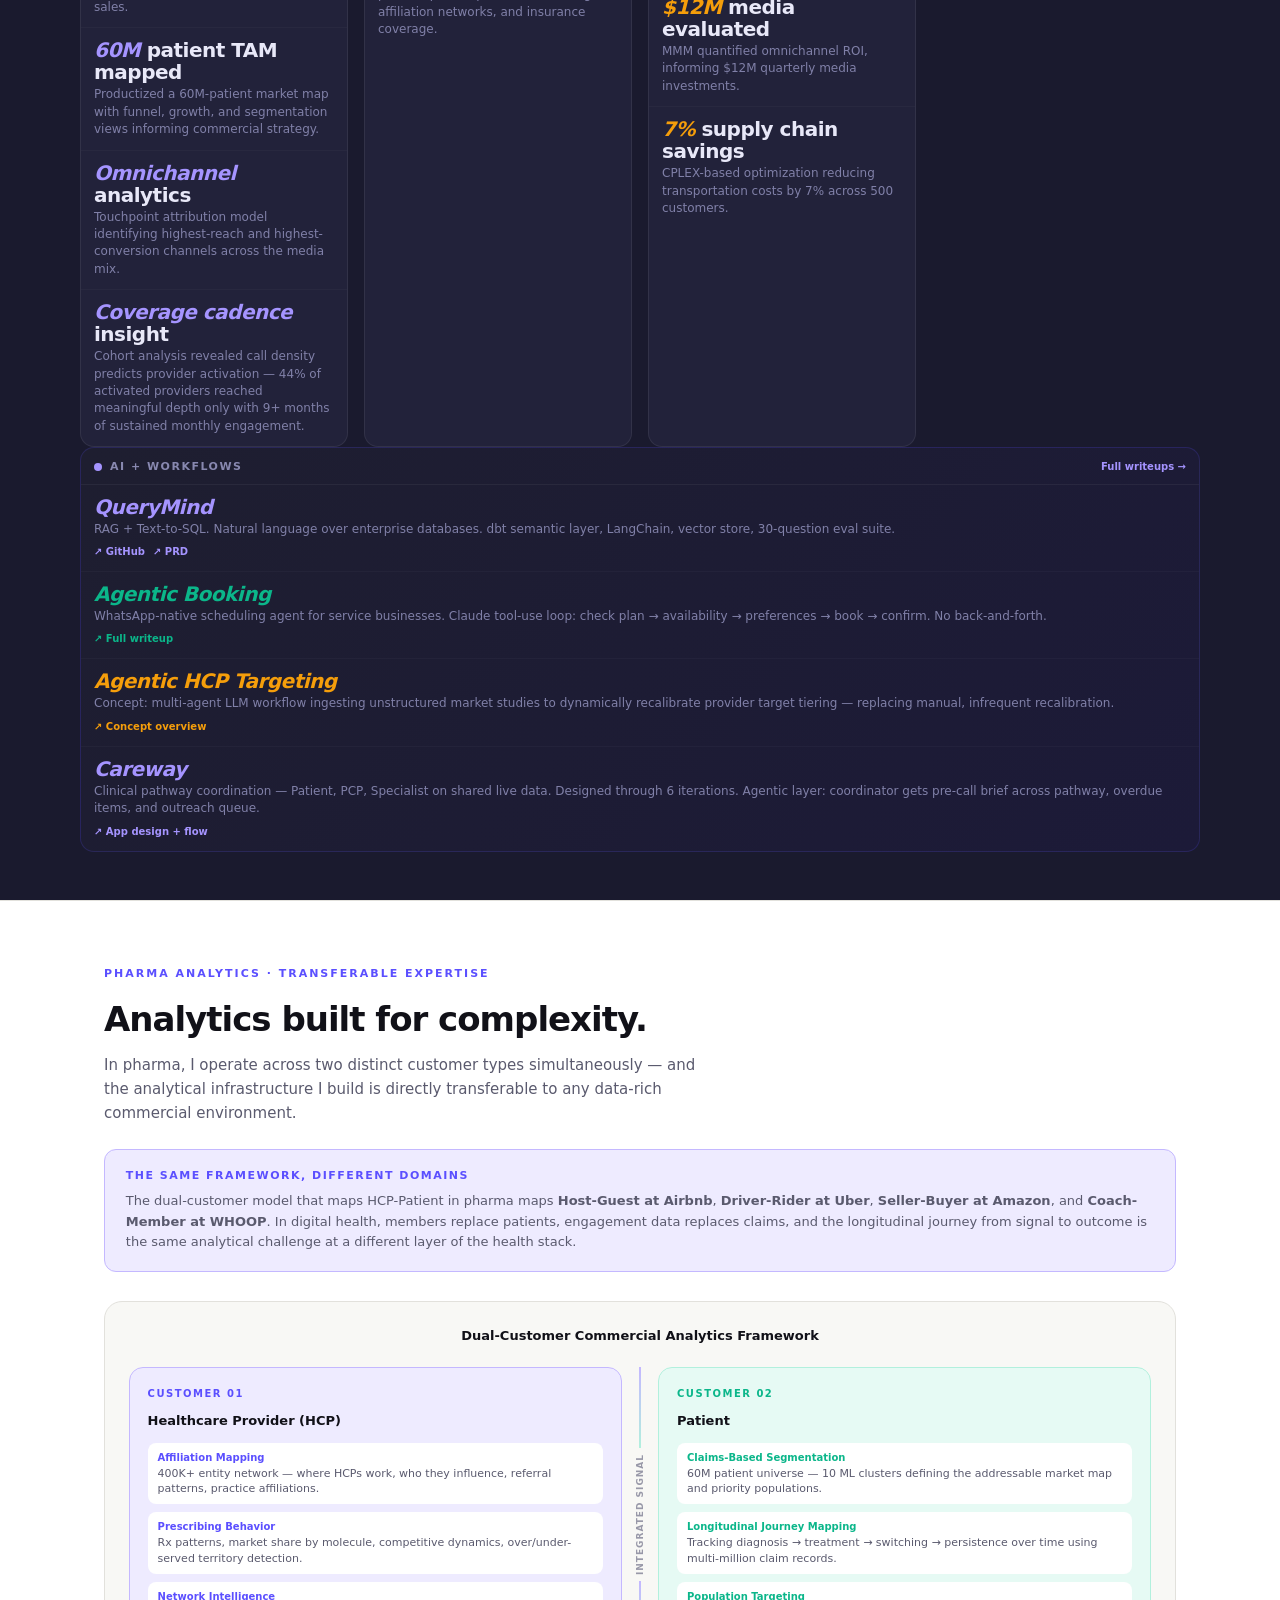
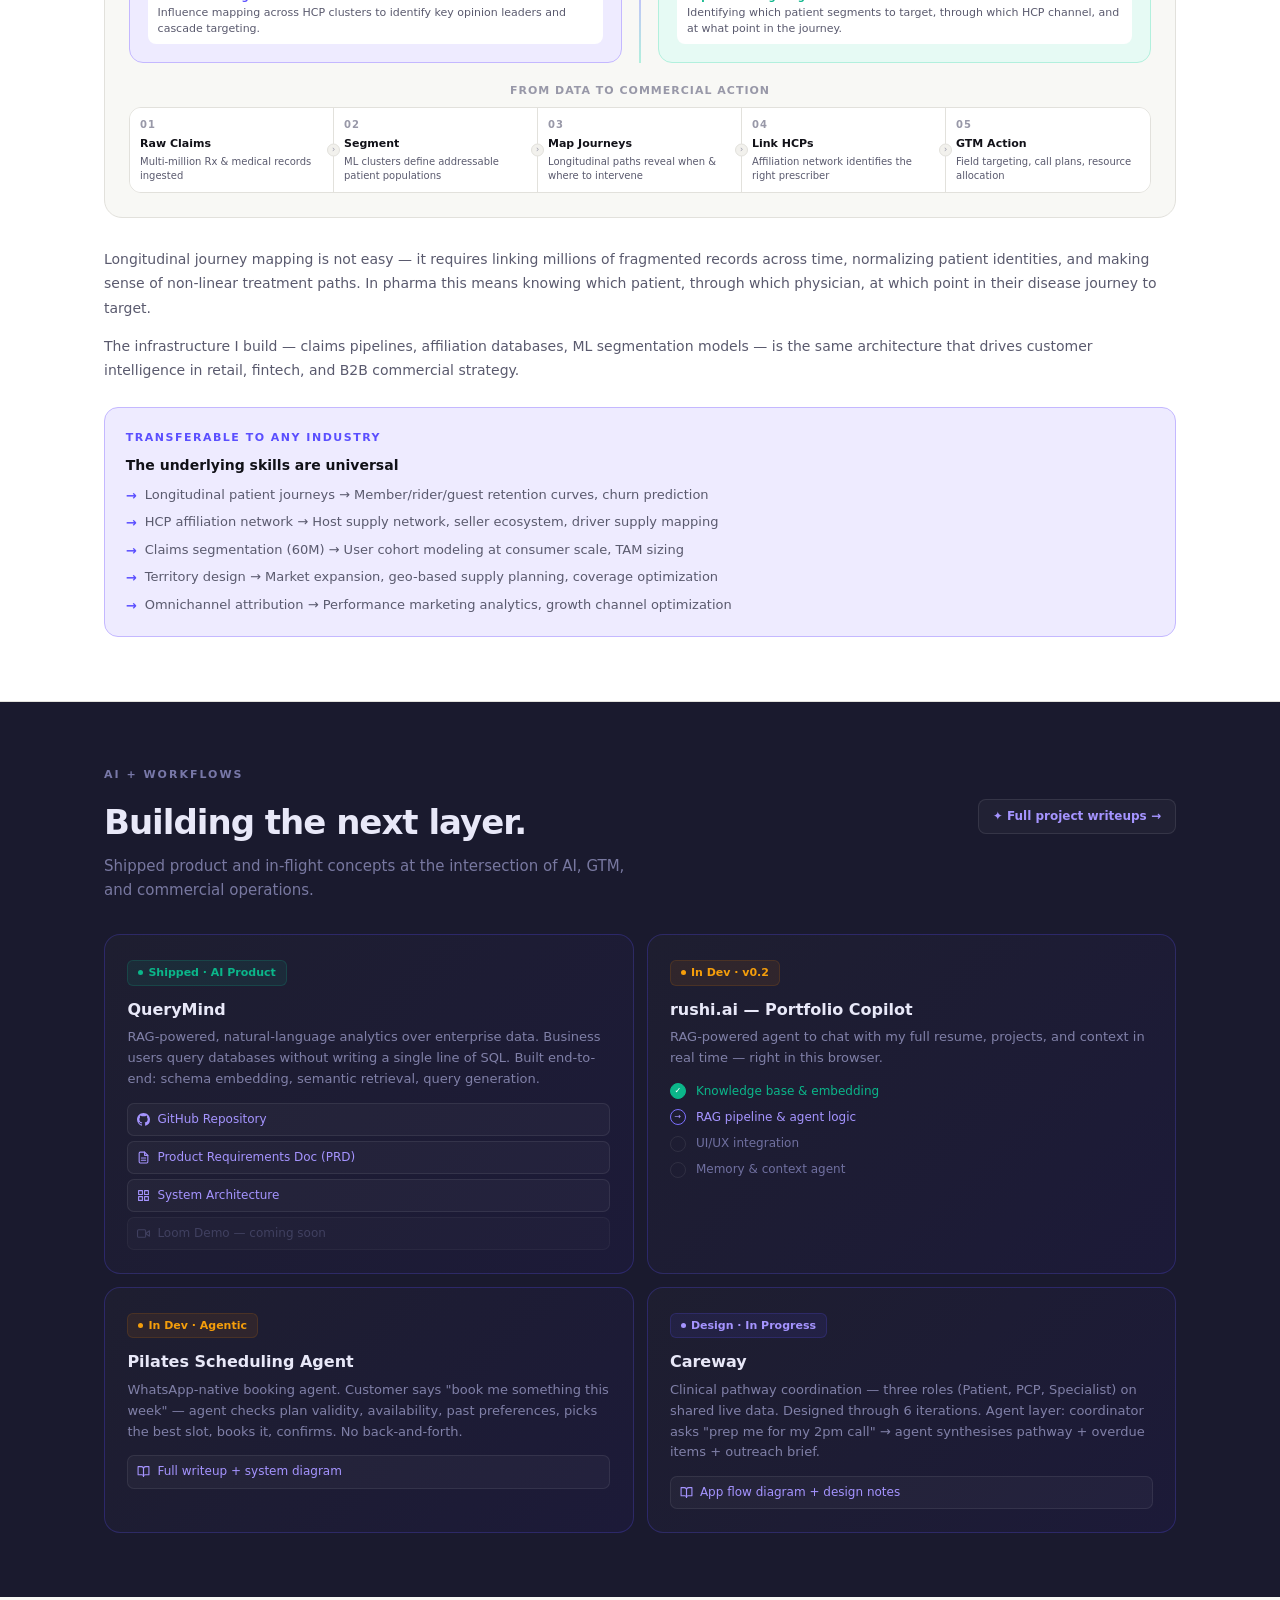
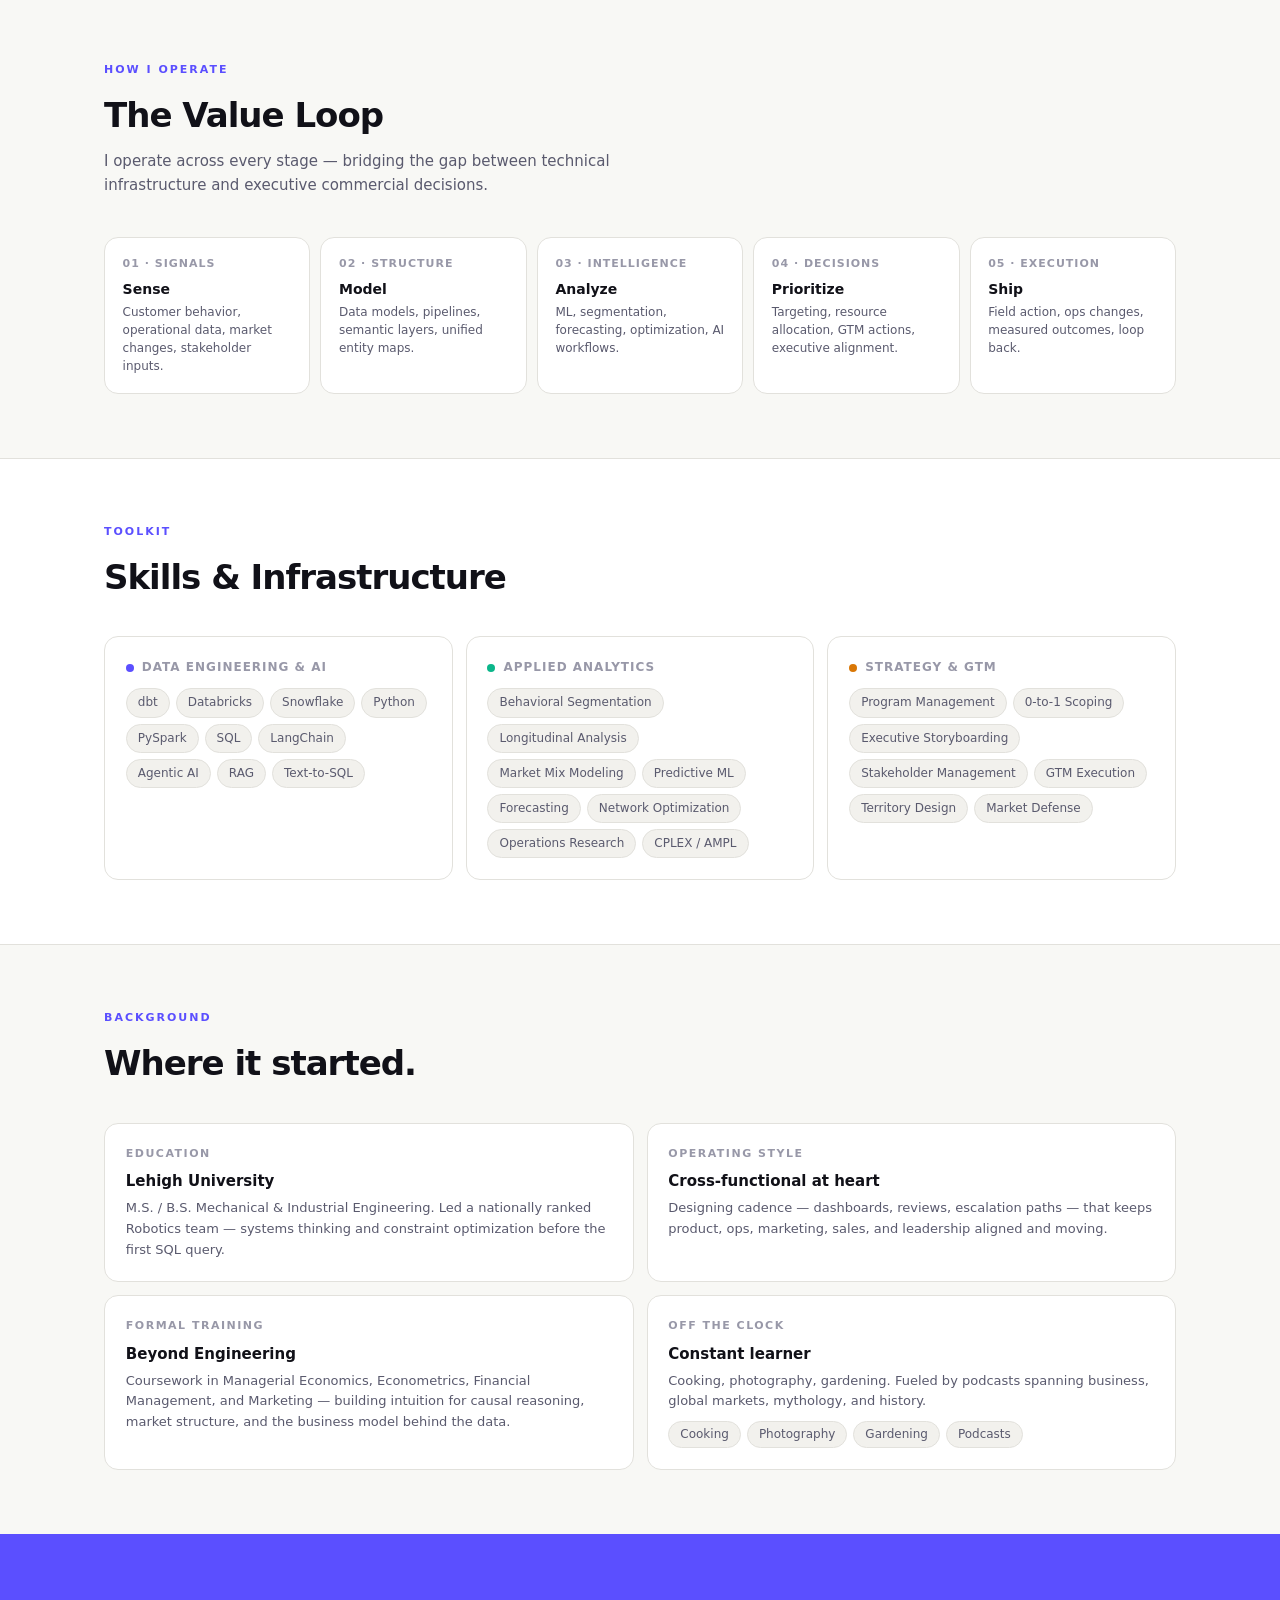
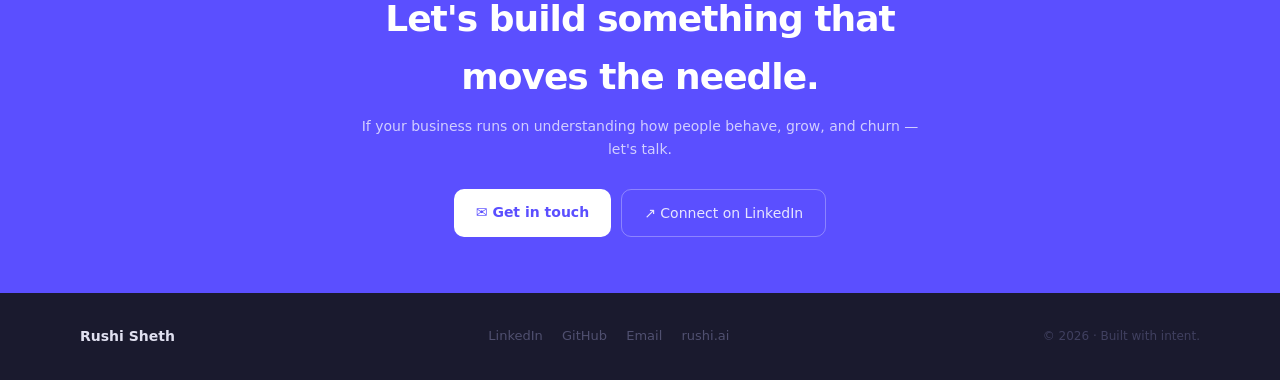
==== commit c5bbd77d: "Update index.html" ====
--- a/index.html
+++ b/index.html
@@ -106,7 +106,7 @@
 .impact-band{background:var(--dark);padding:3rem 1.5rem}
 .impact-inner{max-width:1120px;margin:0 auto}
 .imp-section-label{font-size:11px;font-weight:700;letter-spacing:2px;text-transform:uppercase;color:#7878a8;margin-bottom:1.4rem}
-.impact-groups{display:grid;grid-template-columns:repeat(3,1fr);gap:16px}
+.impact-groups{display:grid;grid-template-columns:repeat(4,1fr);gap:16px}
 .imp-group{background:var(--dark2);border:1px solid #ffffff12;border-radius:14px;overflow:hidden}
 .imp-group-header{padding:10px 13px 8px;border-bottom:1px solid #ffffff0d;display:flex;align-items:center;gap:8px}
 .imp-group-dot{width:8px;height:8px;border-radius:50%;flex-shrink:0}
@@ -244,7 +244,7 @@
   .profile-img{width:160px;height:160px;flex-shrink:0;border-radius:14px}
   .profile-img img{border-radius:14px}
   .qm-card{display:none}
-  .impact-groups{grid-template-columns:1fr}
+  .impact-groups{grid-template-columns:1fr 1fr}
   .ai-workflow-grid{grid-template-columns:1fr 1fr!important}
   .loop-grid{grid-template-columns:1fr 1fr}
   .dual-customer{grid-template-columns:1fr;gap:10px}
@@ -491,44 +491,42 @@
         </div>
       </div>
     </div>
-
-    <!-- AI + Workflows — 4th section -->
-    <div style="margin-top:20px;background:linear-gradient(135deg,#1e1e30,#1c1a38);border:1px solid #5b4fff30;border-radius:14px;overflow:hidden">
-      <div style="padding:12px 16px;border-bottom:1px solid #ffffff0a;display:flex;align-items:center;justify-content:space-between;gap:1rem;flex-wrap:wrap">
-        <div style="display:flex;align-items:center;gap:8px">
-          <div style="width:8px;height:8px;border-radius:50%;background:#a594ff"></div>
-          <span style="font-size:11px;font-weight:700;letter-spacing:1.5px;text-transform:uppercase;color:#8888b0">AI + Workflows</span>
-          <span style="font-size:11px;color:#404060;margin-left:4px">· Building the next layer</span>
-        </div>
-        <a href="building-in-ai.html" style="font-size:11px;font-weight:600;color:#a594ff;background:#ffffff08;border:1px solid #ffffff18;border-radius:6px;padding:4px 11px;white-space:nowrap;transition:all 0.18s" onmouseover="this.style.background='#ffffff14'" onmouseout="this.style.background='#ffffff08'">Full project writeups →</a>
-      </div>
-      <div style="display:grid;grid-template-columns:repeat(4,1fr);gap:0">
-        <div style="padding:13px 14px;border-right:1px solid #ffffff07">
-          <div style="font-size:11px;font-weight:700;color:#a594ff;margin-bottom:4px">QueryMind</div>
-          <div style="font-size:11px;color:#6060a0;line-height:1.5;margin-bottom:8px">RAG + Text-to-SQL app. Natural language over enterprise databases. dbt semantic layer, LangChain, vector store, 30-question eval suite.</div>
-          <div style="display:flex;flex-direction:column;gap:4px">
-            <a href="https://github.com/rushi-sheth/querymind" target="_blank" rel="noopener" style="font-size:10px;font-weight:600;color:#7070a8;transition:color 0.18s" onmouseover="this.color='#a594ff'" onmouseout="this.color='#7070a8'">↗ GitHub</a>
-            <a href="https://github.com/rushi-sheth/querymind/blob/main/docs/prd.md" target="_blank" rel="noopener" style="font-size:10px;font-weight:600;color:#7070a8;transition:color 0.18s" onmouseover="this.color='#a594ff'" onmouseout="this.color='#7070a8'">↗ PRD</a>
-            <a href="https://github.com/rushi-sheth/querymind/blob/main/docs/System%20Architecture%20v0.2.png" target="_blank" rel="noopener" style="font-size:10px;font-weight:600;color:#7070a8;transition:color 0.18s" onmouseover="this.color='#a594ff'" onmouseout="this.color='#7070a8'">↗ Architecture</a>
-          </div>
-        </div>
-        <div style="padding:13px 14px;border-right:1px solid #ffffff07">
-          <div style="font-size:11px;font-weight:700;color:#0bb68a;margin-bottom:4px">Agentic Booking System</div>
-          <div style="font-size:11px;color:#6060a0;line-height:1.5;margin-bottom:8px">WhatsApp-native scheduling agent for service businesses. Claude tool-use loop: check plan → check availability → match preferences → book → confirm. No back-and-forth.</div>
-          <a href="building-in-ai.html#pilates" style="font-size:10px;font-weight:600;color:#7070a8;transition:color 0.18s" onmouseover="this.color='#0bb68a'" onmouseout="this.color='#7070a8'">↗ Full writeup + system diagram</a>
-        </div>
-        <div style="padding:13px 14px;border-right:1px solid #ffffff07">
-          <div style="font-size:11px;font-weight:700;color:#f59e0b;margin-bottom:4px">Agentic HCP Targeting</div>
-          <div style="font-size:11px;color:#6060a0;line-height:1.5;margin-bottom:8px">Concept: multi-agent LLM workflow ingesting unstructured market studies to dynamically recalibrate provider target tiering — replacing manual, infrequent recalibration.</div>
-          <a href="building-in-ai.html" style="font-size:10px;font-weight:600;color:#7070a8">↗ Concept overview</a>
-        </div>
-        <div style="padding:13px 14px">
-          <div style="font-size:11px;font-weight:700;color:#a594ff;margin-bottom:4px">Careway</div>
-          <div style="font-size:11px;color:#6060a0;line-height:1.5;margin-bottom:8px">Clinical pathway coordination — Patient, PCP, Specialist on shared live data. Designed through 6 iterations. Agentic layer: coordinator gets a pre-call brief synthesized across pathway, overdue items, and outreach queue.</div>
-          <a href="building-in-ai.html#careway" style="font-size:10px;font-weight:600;color:#7070a8;transition:color 0.18s" onmouseover="this.color='#a594ff'" onmouseout="this.color='#7070a8'">↗ App design + flow</a>
-        </div>
-      </div>
-    </div>
+    <div class="imp-group" style="border-color:#5b4fff30;background:linear-gradient(135deg,#1e1e30,#1c1a38)">
+  <div class="imp-group-header" style="justify-content:space-between">
+    <div style="display:flex;align-items:center;gap:8px">
+      <div class="imp-group-dot" style="background:#a594ff"></div>
+      <div class="imp-group-title">AI + Workflows</div>
+    </div>
+    <a href="building-in-ai.html" style="font-size:10px;font-weight:600;color:#a594ff;white-space:nowrap">Full writeups →</a>
+  </div>
+  <div class="imp-cells">
+    <div class="imp-cell">
+      <div class="imp-num"><em style="color:#a594ff">QueryMind</em></div>
+      <div class="imp-desc">RAG + Text-to-SQL. Natural language over enterprise databases. dbt semantic layer, LangChain, vector store, 30-question eval suite.</div>
+      <div style="display:flex;gap:8px;margin-top:6px;flex-wrap:wrap">
+        <a href="https://github.com/rushi-sheth/querymind" target="_blank" rel="noopener" style="font-size:10px;font-weight:600;color:#a594ff">↗ GitHub</a>
+        <a href="https://github.com/rushi-sheth/querymind/blob/main/docs/prd.md" target="_blank" rel="noopener" style="font-size:10px;font-weight:600;color:#a594ff">↗ PRD</a>
+      </div>
+    </div>
+    <div class="imp-cell">
+      <div class="imp-num"><em style="color:#0bb68a">Agentic Booking</em></div>
+      <div class="imp-desc">WhatsApp-native scheduling agent for service businesses. Claude tool-use loop: check plan → availability → preferences → book → confirm. No back-and-forth.</div>
+      <a href="building-in-ai.html#pilates" style="font-size:10px;font-weight:600;color:#0bb68a;display:block;margin-top:6px">↗ Full writeup</a>
+    </div>
+    <div class="imp-cell">
+      <div class="imp-num"><em style="color:#f59e0b">Agentic HCP Targeting</em></div>
+      <div class="imp-desc">Concept: multi-agent LLM workflow ingesting unstructured market studies to dynamically recalibrate provider target tiering — replacing manual, infrequent recalibration.</div>
+      <a href="building-in-ai.html" style="font-size:10px;font-weight:600;color:#f59e0b;display:block;margin-top:6px">↗ Concept overview</a>
+    </div>
+    <div class="imp-cell">
+      <div class="imp-num"><em style="color:#a594ff">Careway</em></div>
+      <div class="imp-desc">Clinical pathway coordination — Patient, PCP, Specialist on shared live data. Designed through 6 iterations. Agentic layer: coordinator gets pre-call brief across pathway, overdue items, and outreach queue.</div>
+      <a href="building-in-ai.html#careway" style="font-size:10px;font-weight:600;color:#a594ff;display:block;margin-top:6px">↗ App design + flow</a>
+    </div>
+  </div>
+</div>
+
+
   </div>
 </div>
 
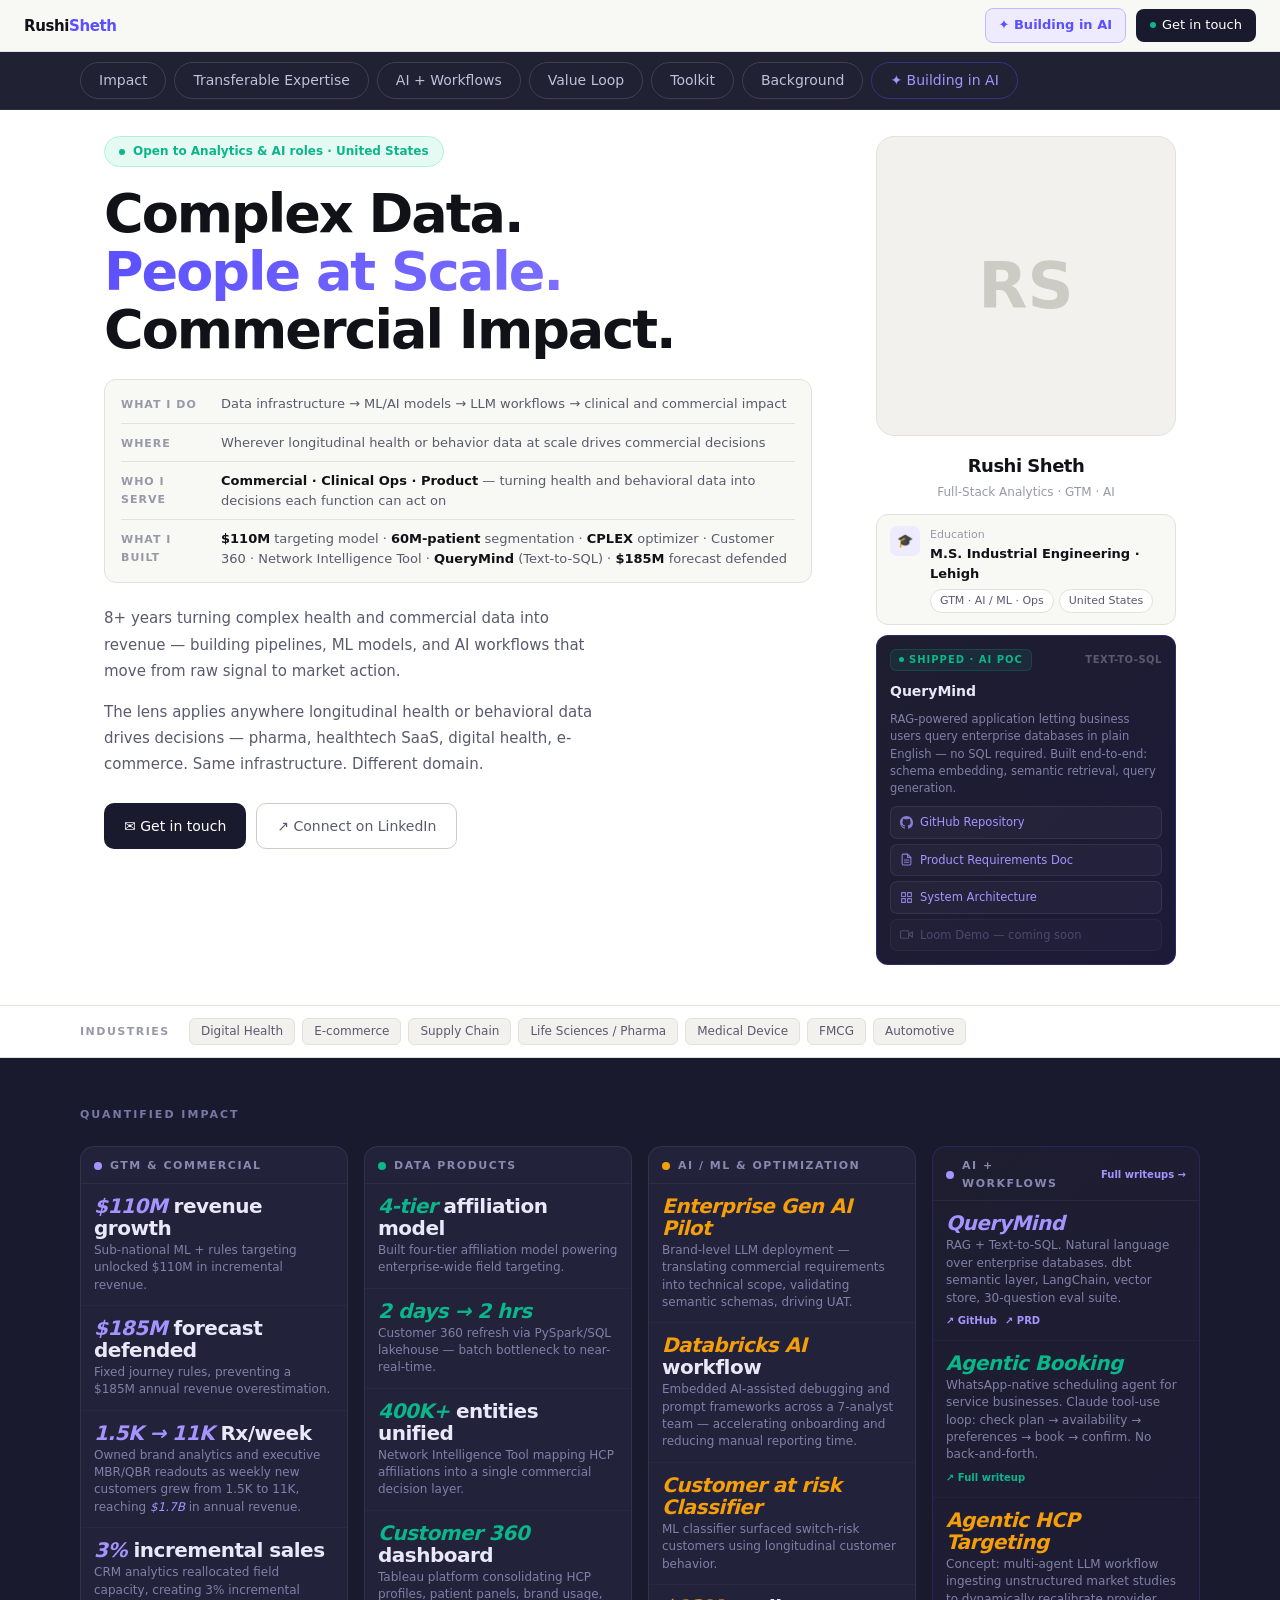
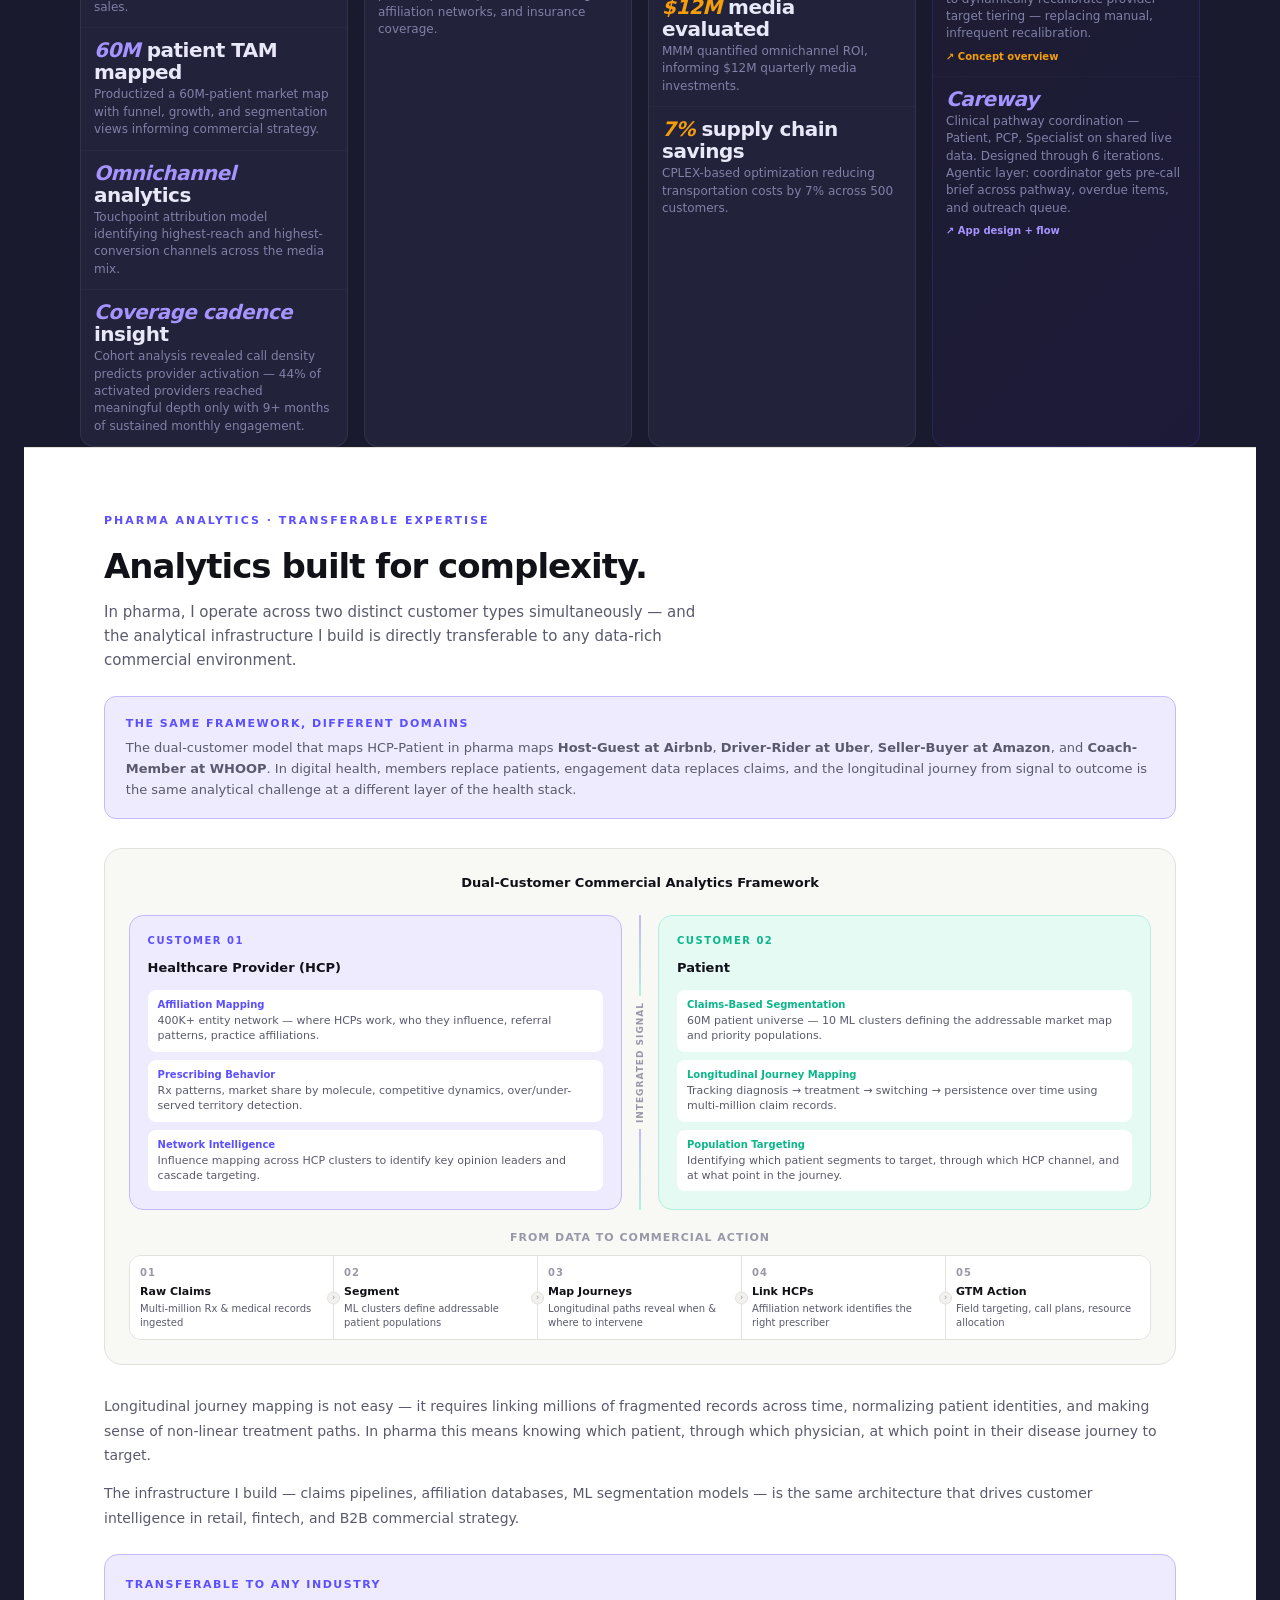
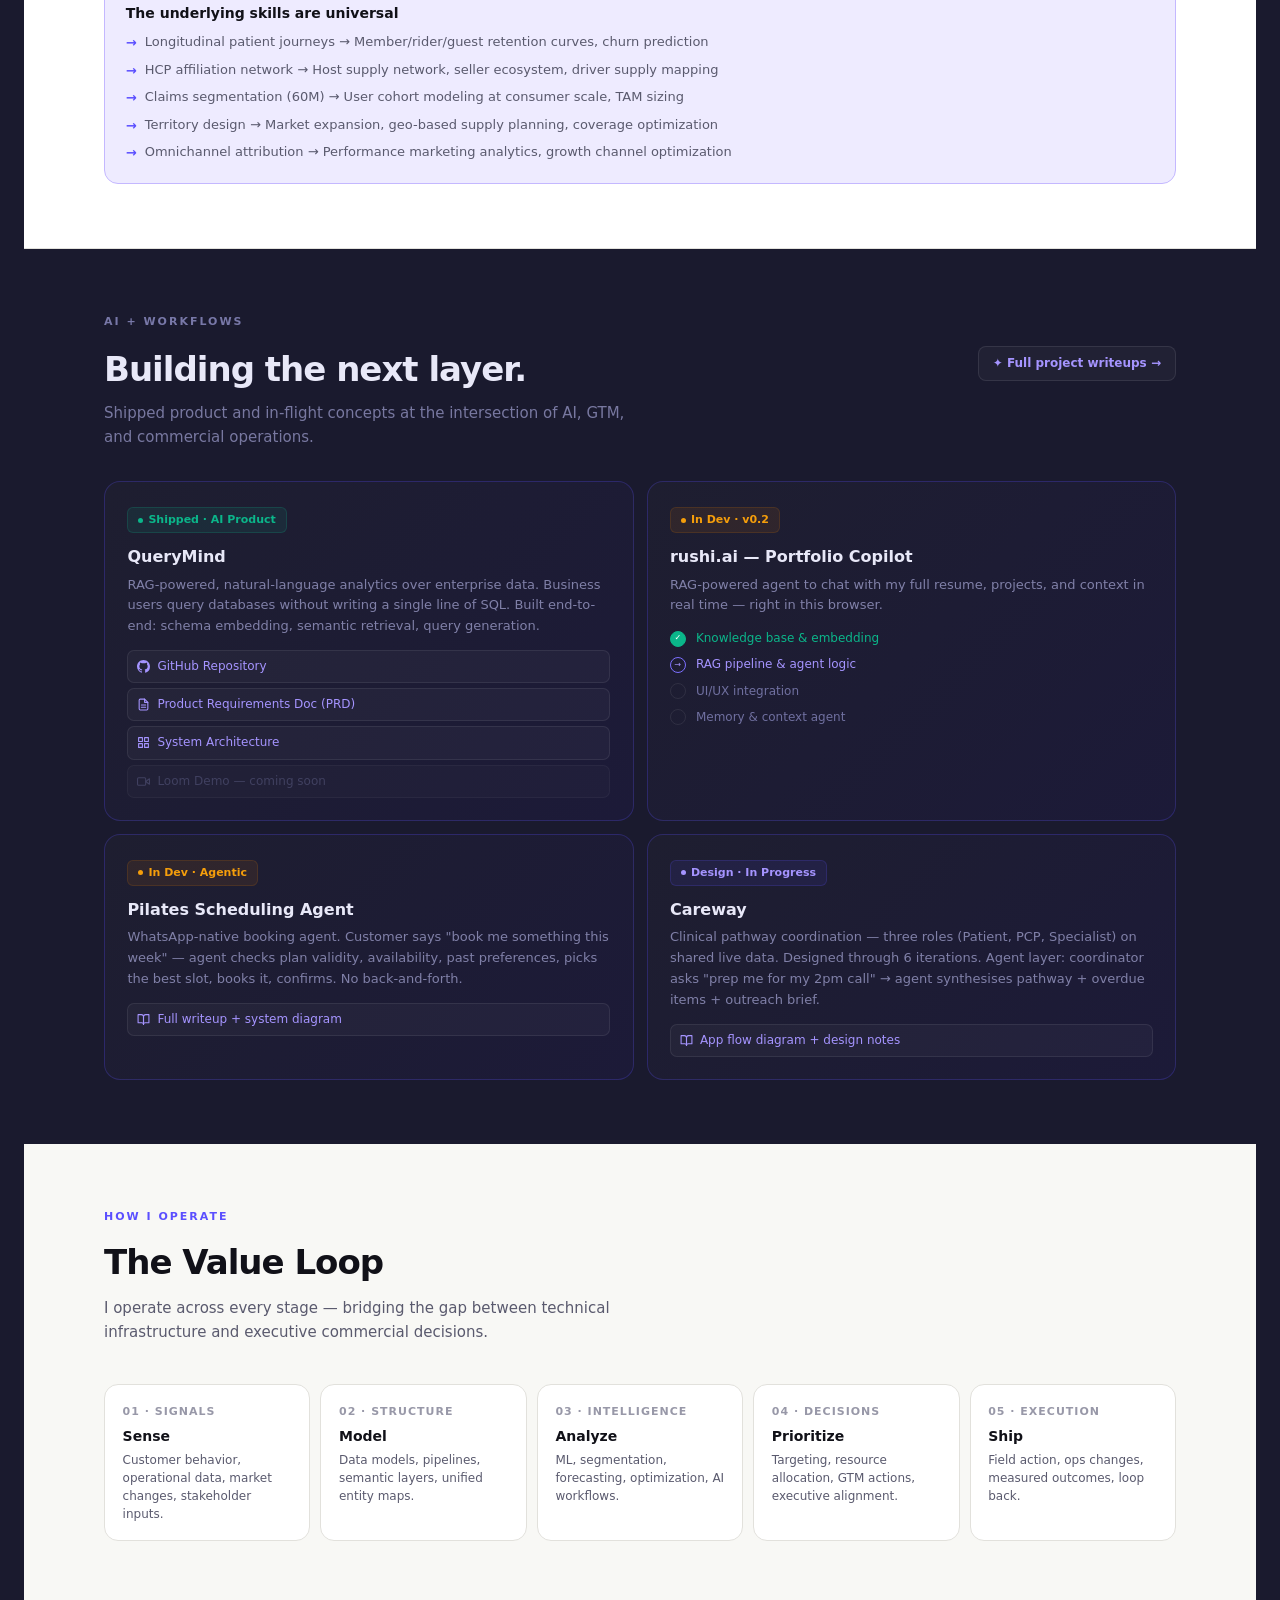
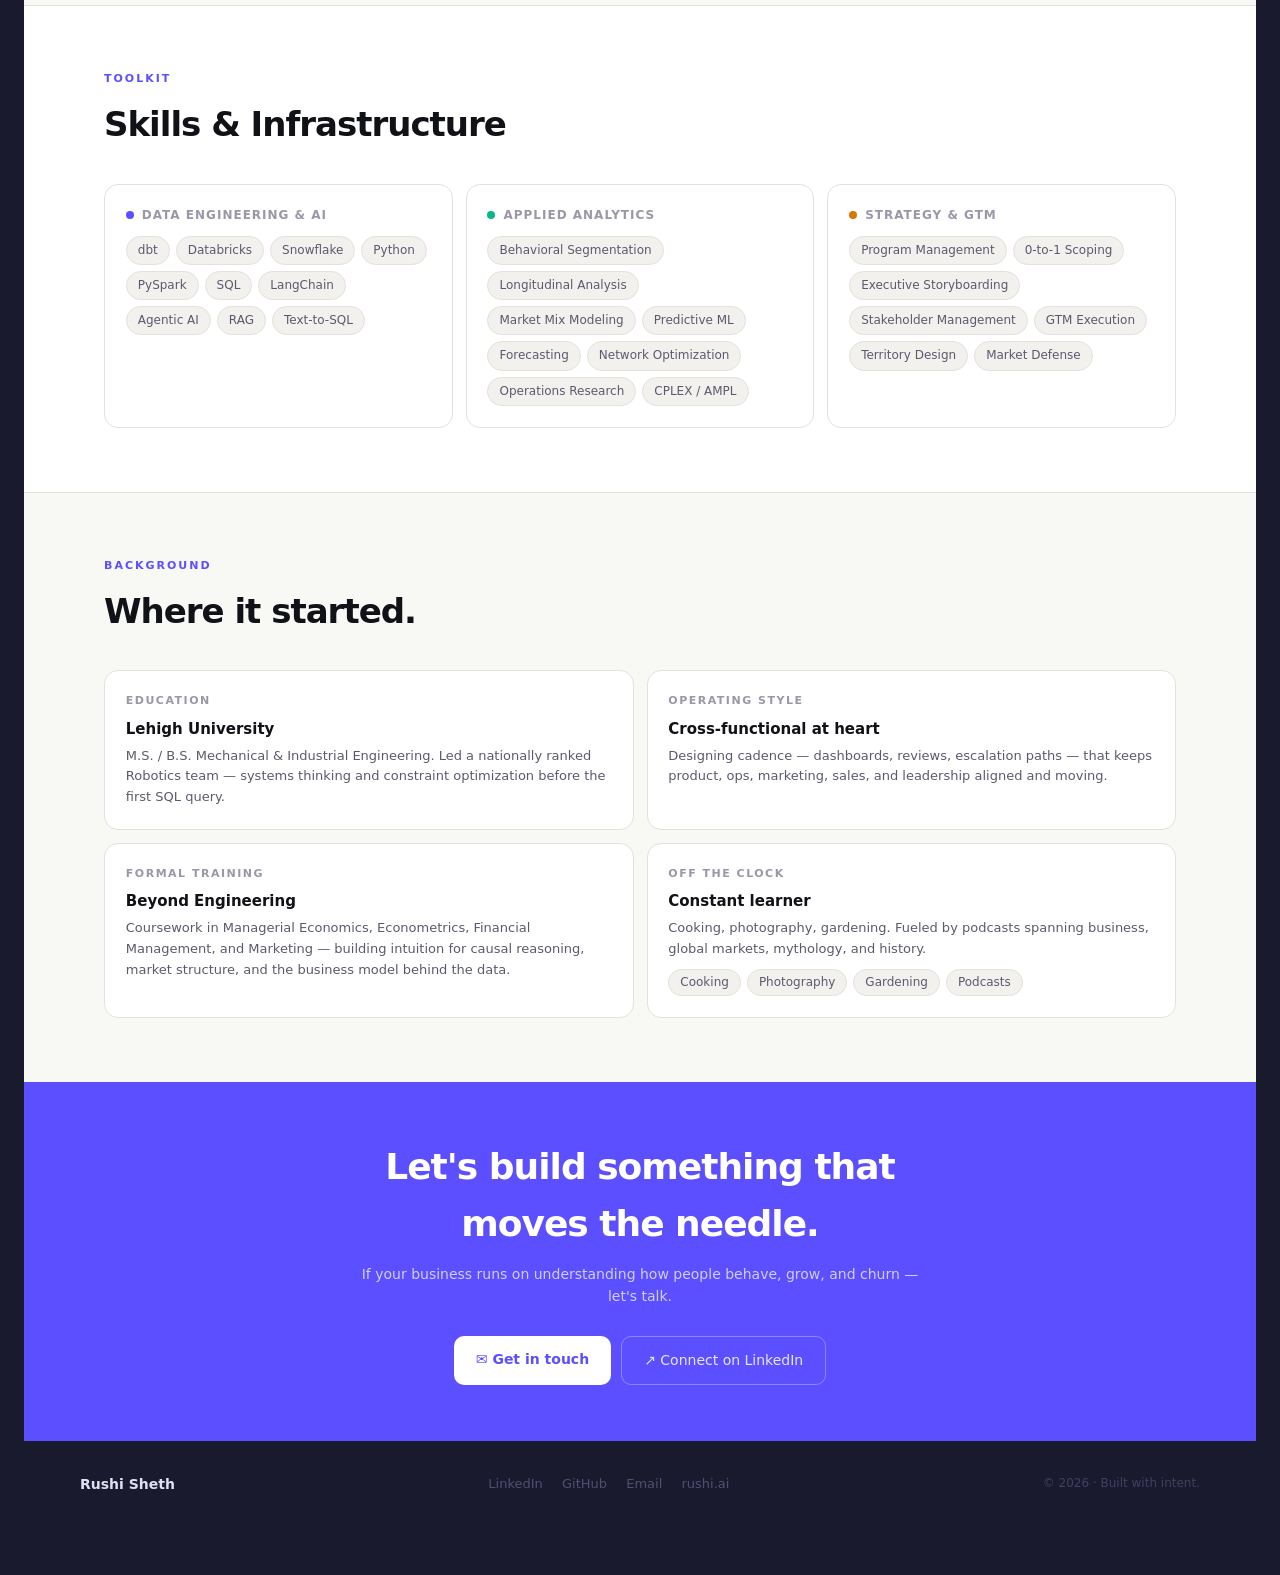
==== commit 77d6b141: "Update index.html" ====
--- a/index.html
+++ b/index.html
@@ -490,7 +490,7 @@
           <div class="imp-cell"><div class="imp-num"><em style="color:#f59e0b">7%</em> supply chain savings</div><div class="imp-desc">CPLEX-based optimization reducing transportation costs by 7% across 500 customers.</div></div>
         </div>
       </div>
-    </div>
+    
     <div class="imp-group" style="border-color:#5b4fff30;background:linear-gradient(135deg,#1e1e30,#1c1a38)">
   <div class="imp-group-header" style="justify-content:space-between">
     <div style="display:flex;align-items:center;gap:8px">
@@ -525,8 +525,6 @@
     </div>
   </div>
 </div>
-
-
   </div>
 </div>
 
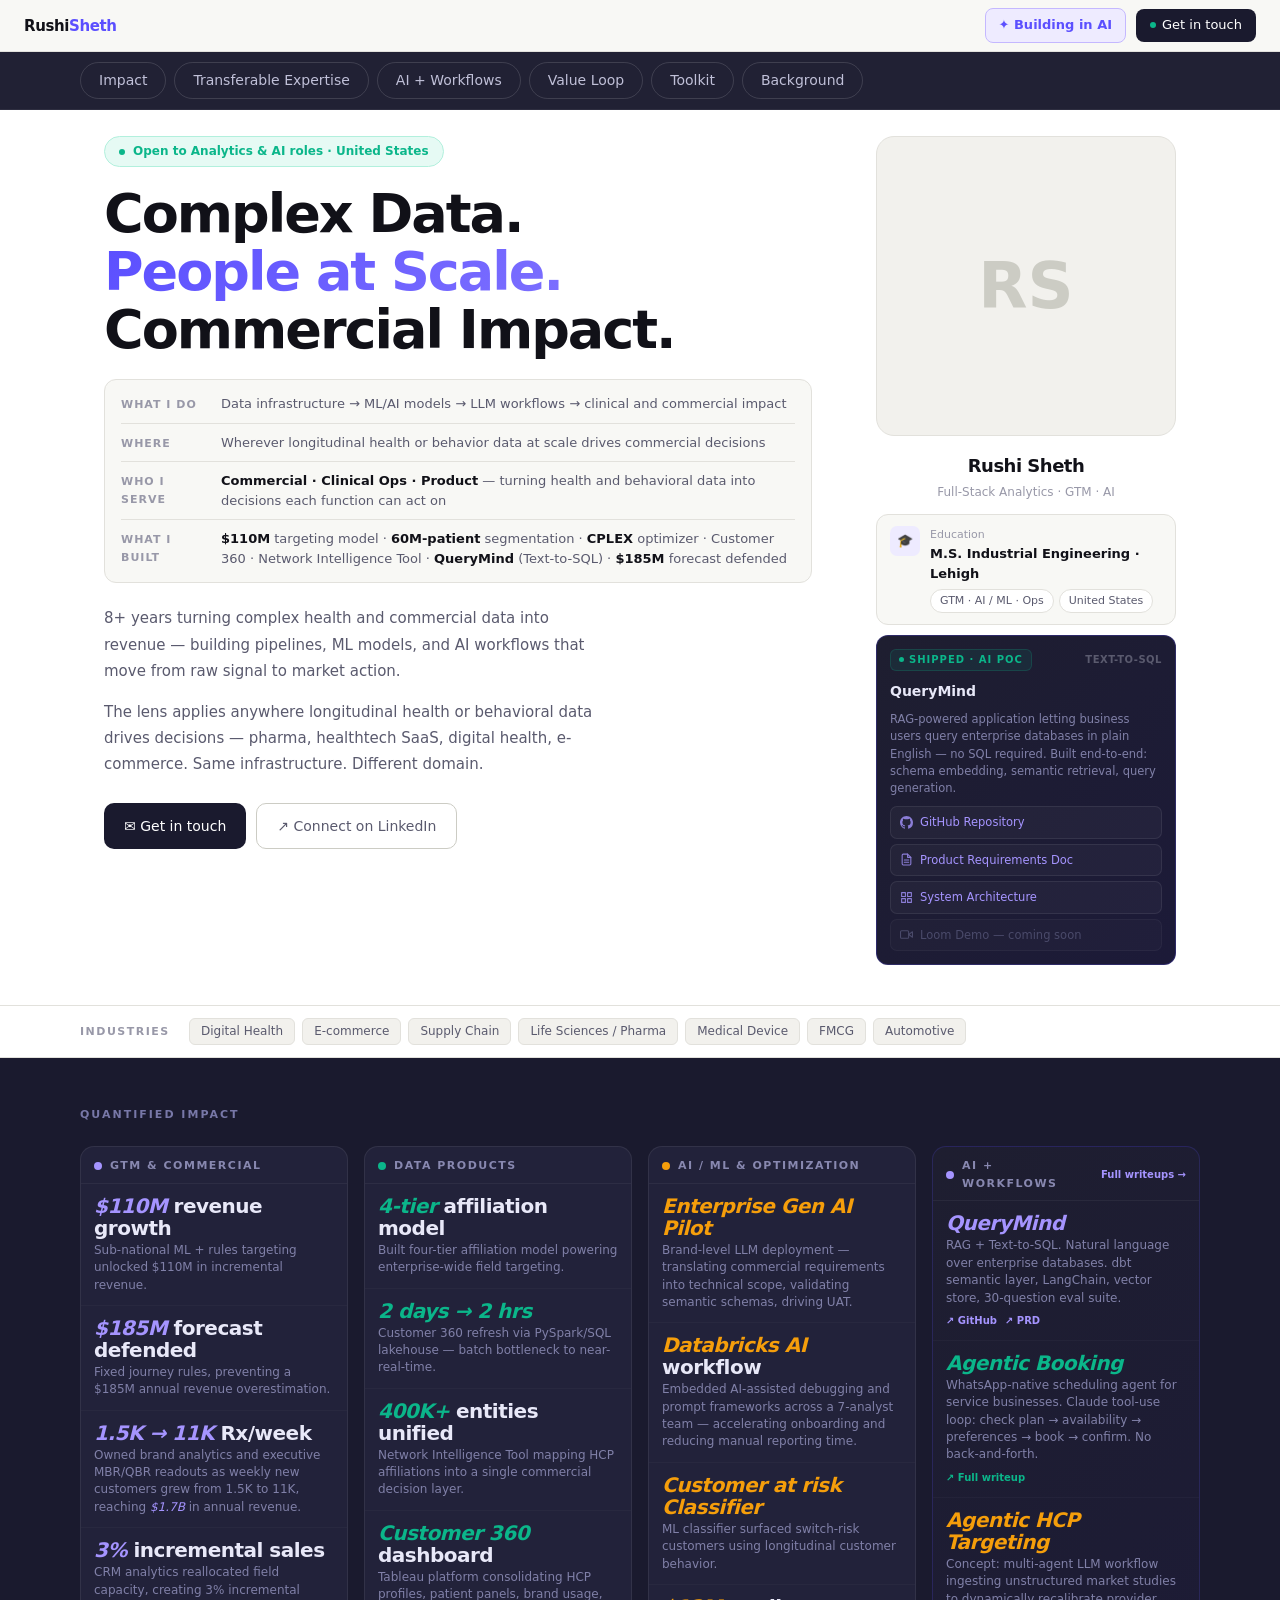
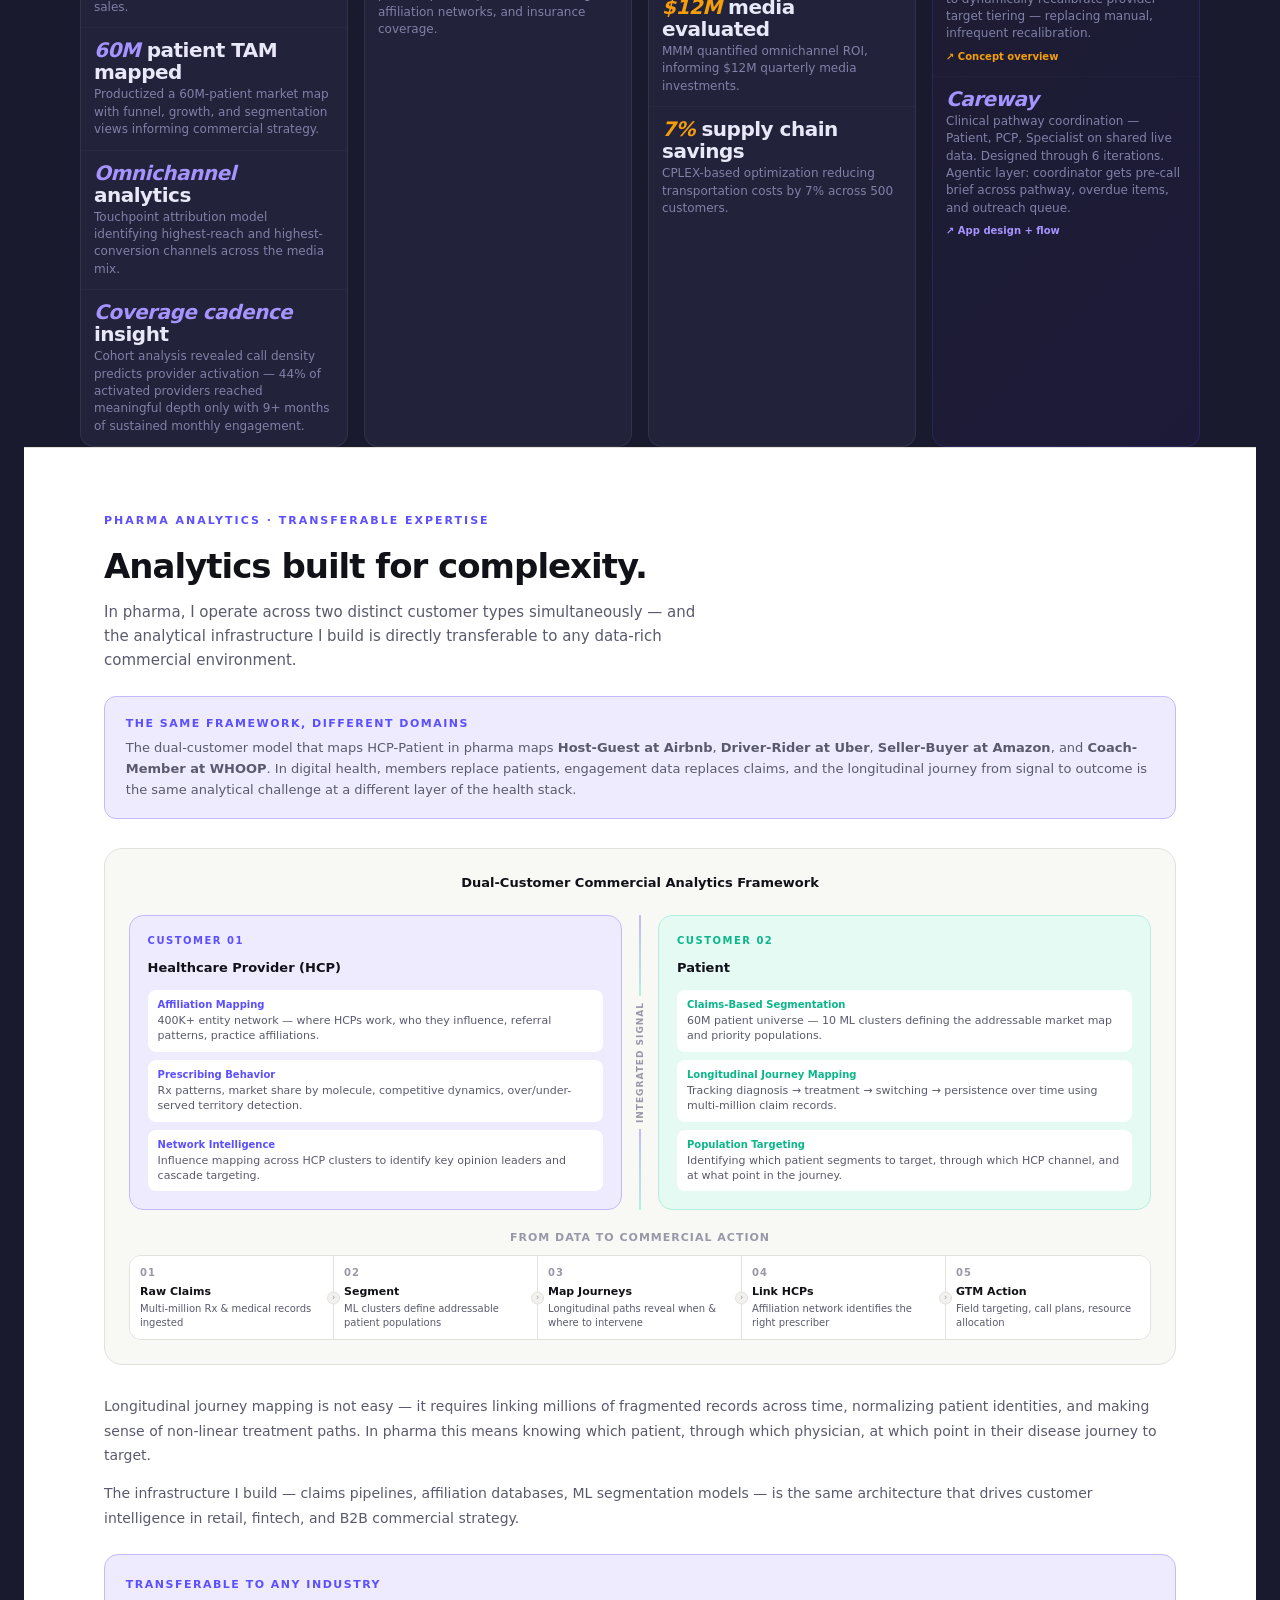
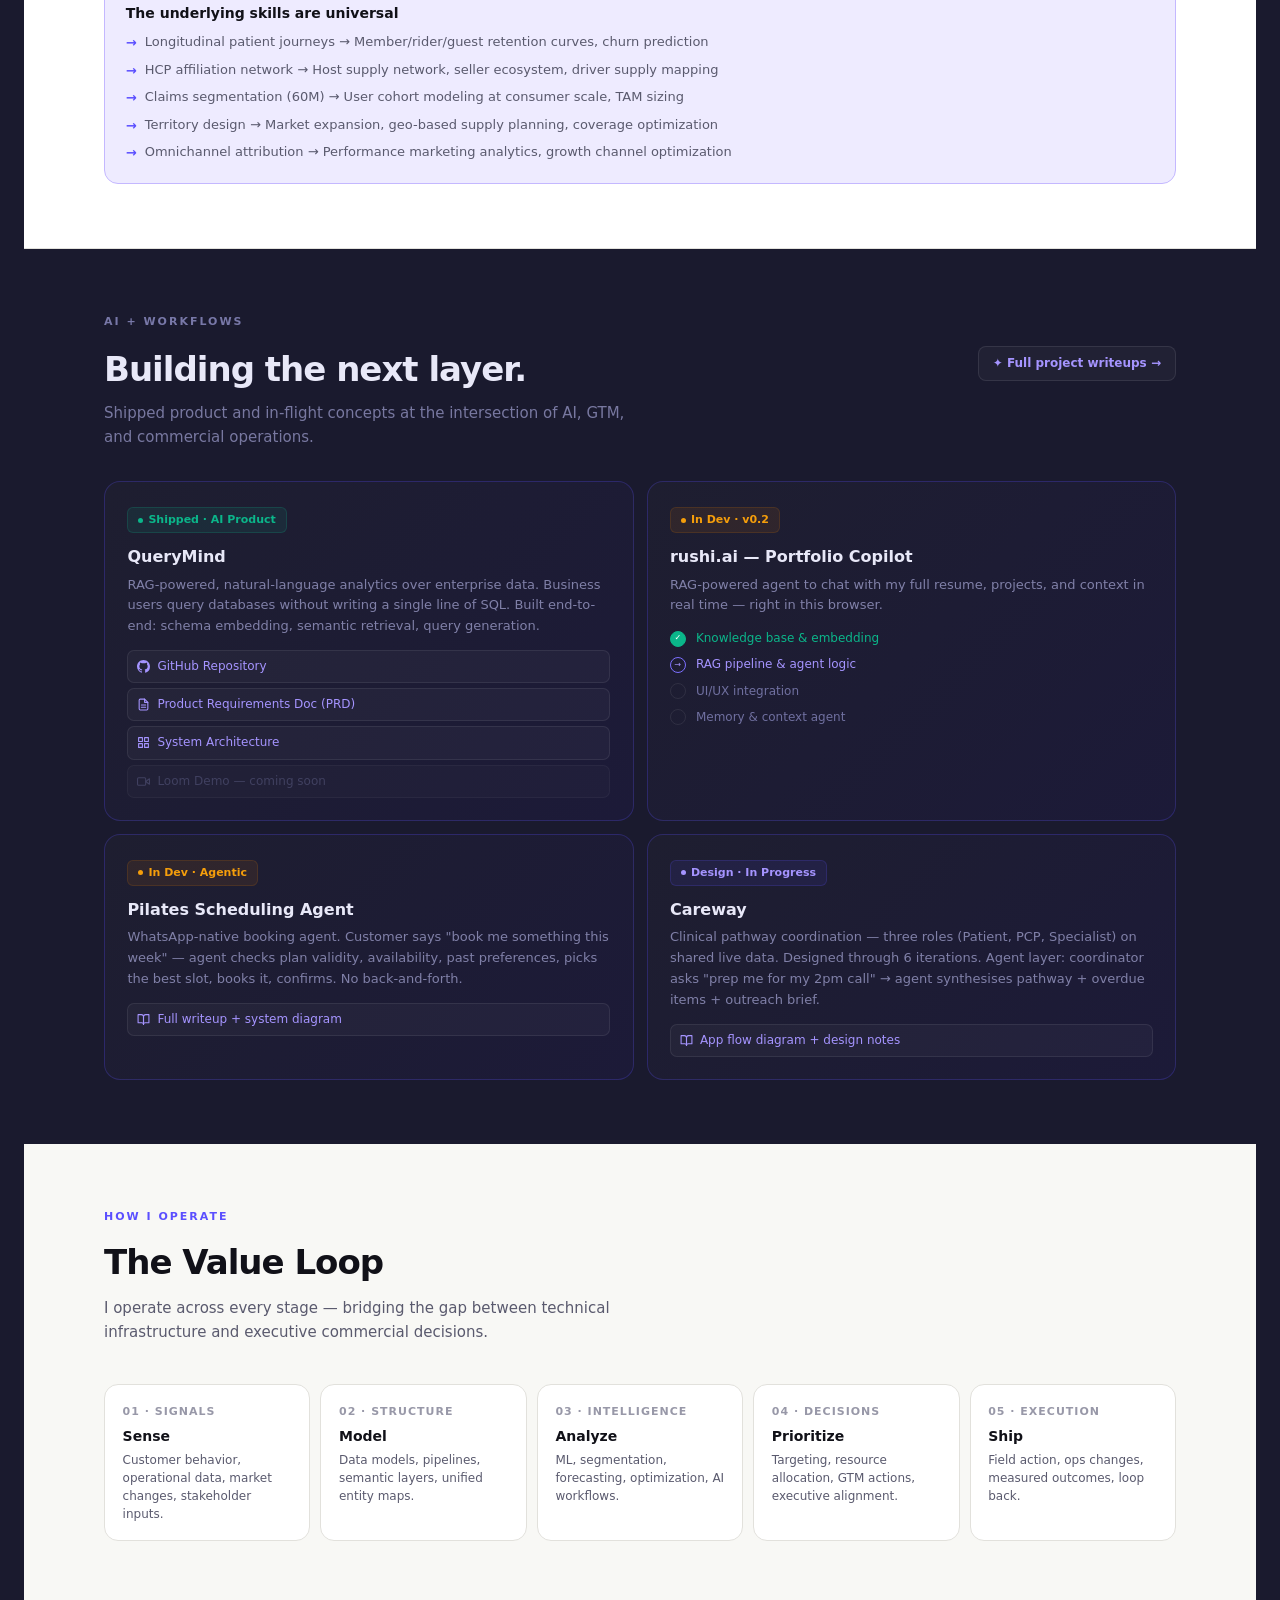
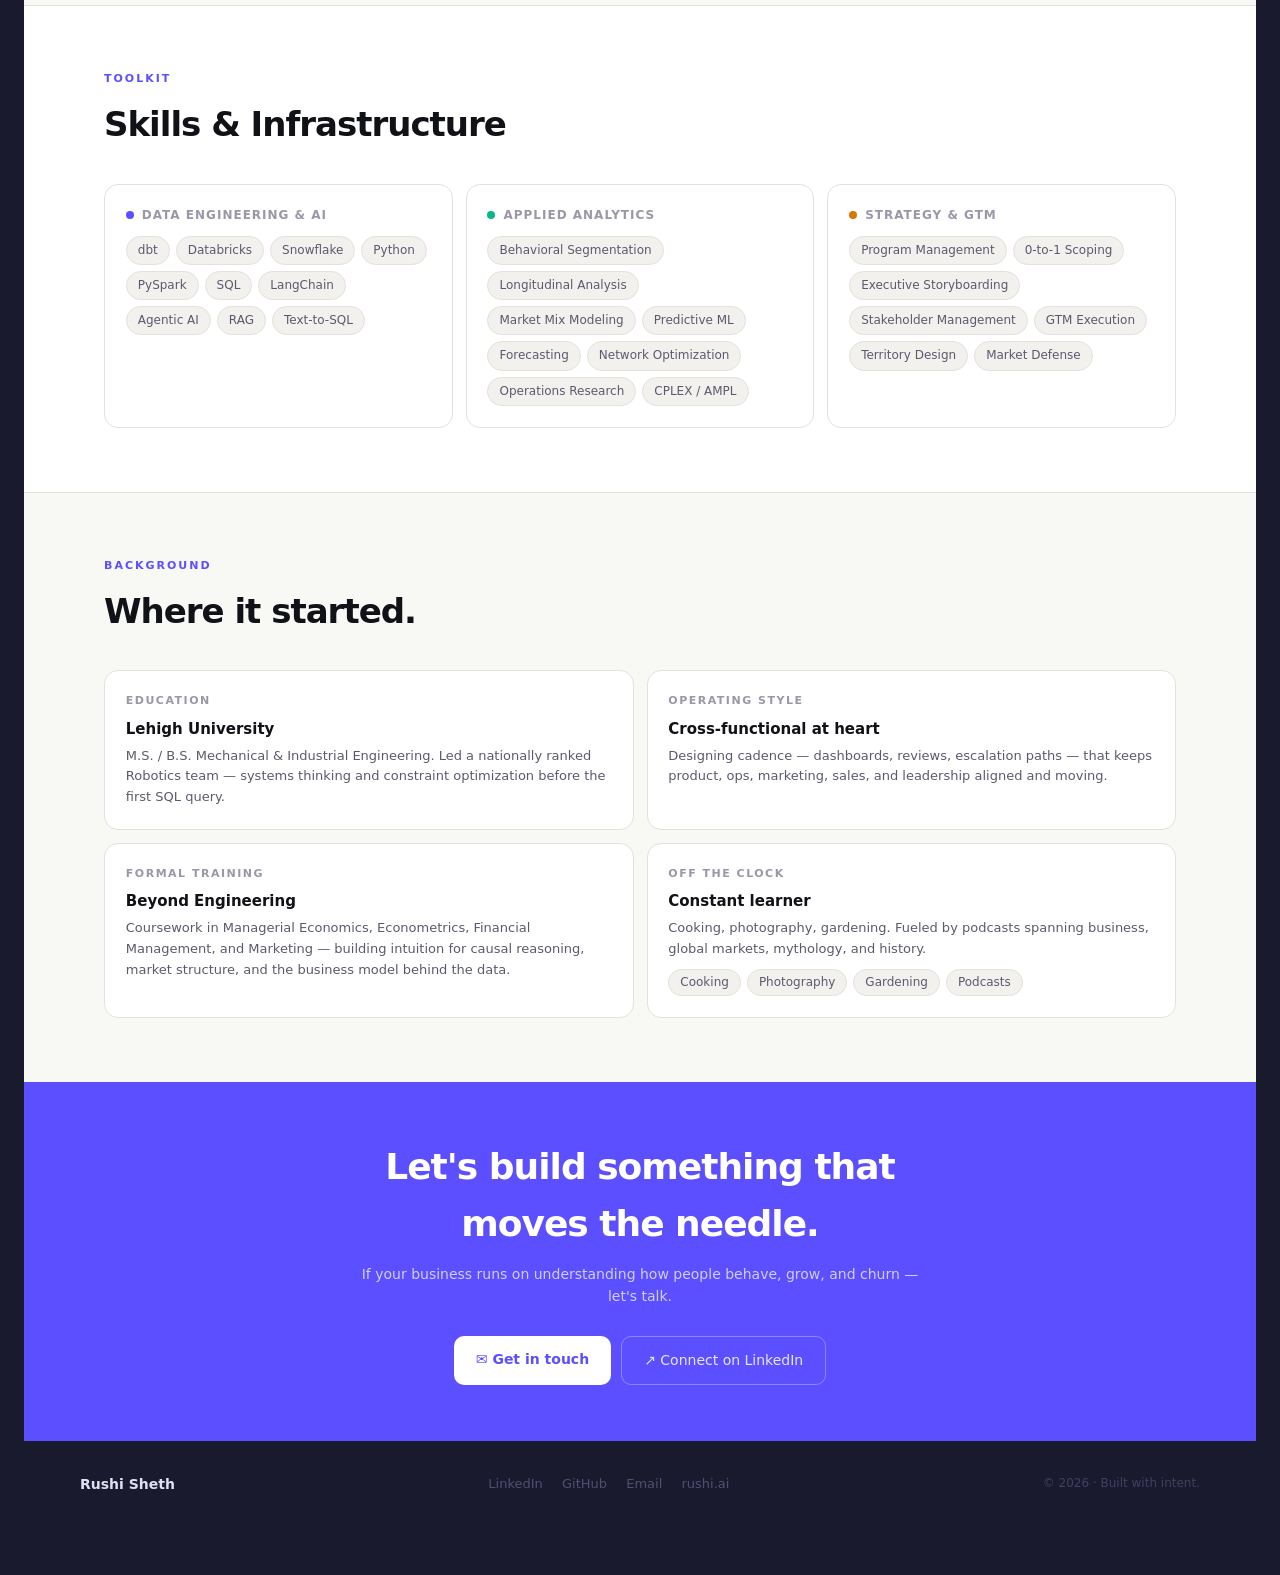
==== commit 86c8b30b: "Update index.html" ====
--- a/index.html
+++ b/index.html
@@ -318,7 +318,7 @@
     <a href="#loop" class="pill" data-short="Loop">Value Loop</a>
     <a href="#skills" class="pill" data-short="Toolkit">Toolkit</a>
     <a href="#about" class="pill" data-short="About">Background</a>
-    <a href="building-in-ai.html" class="pill" data-short="AI Lab" style="border-color:#5b4fff60;color:#a594ff">✦ Building in AI</a>
+    
   </div>
 </div>
 
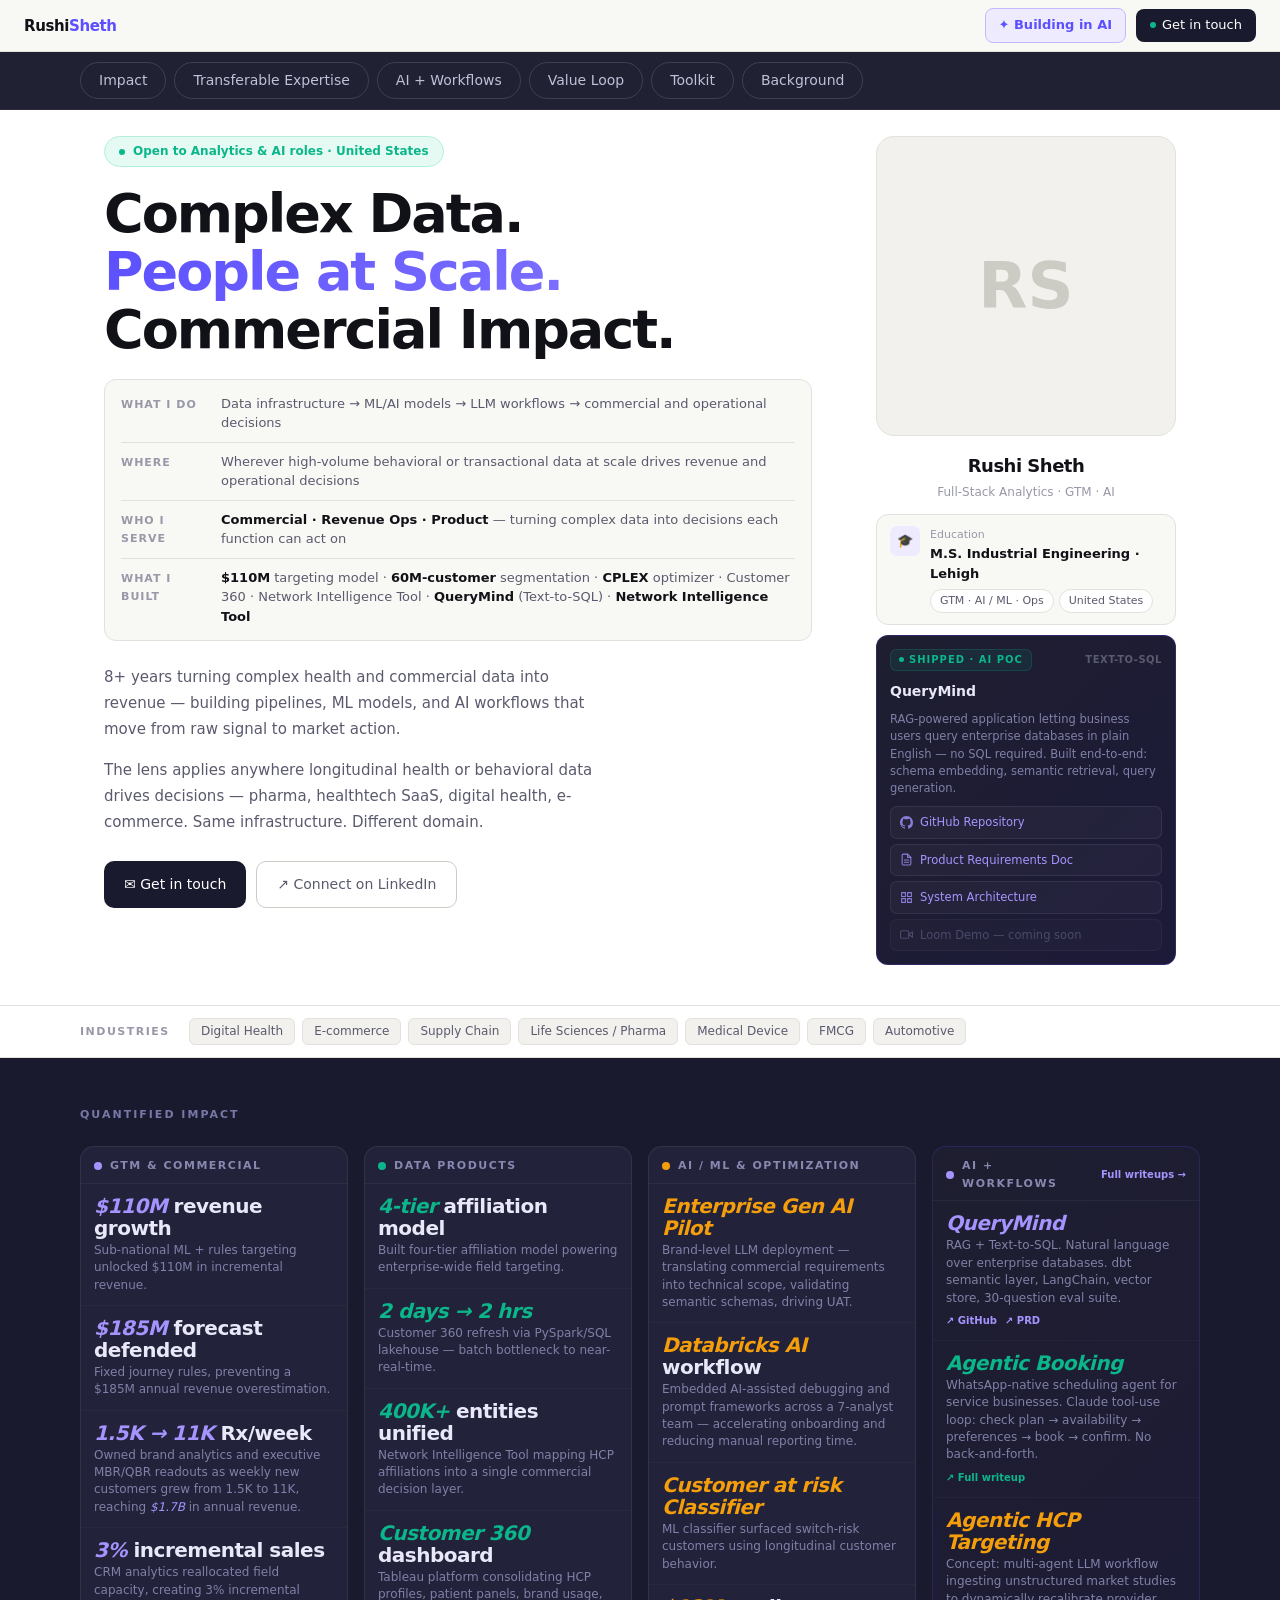
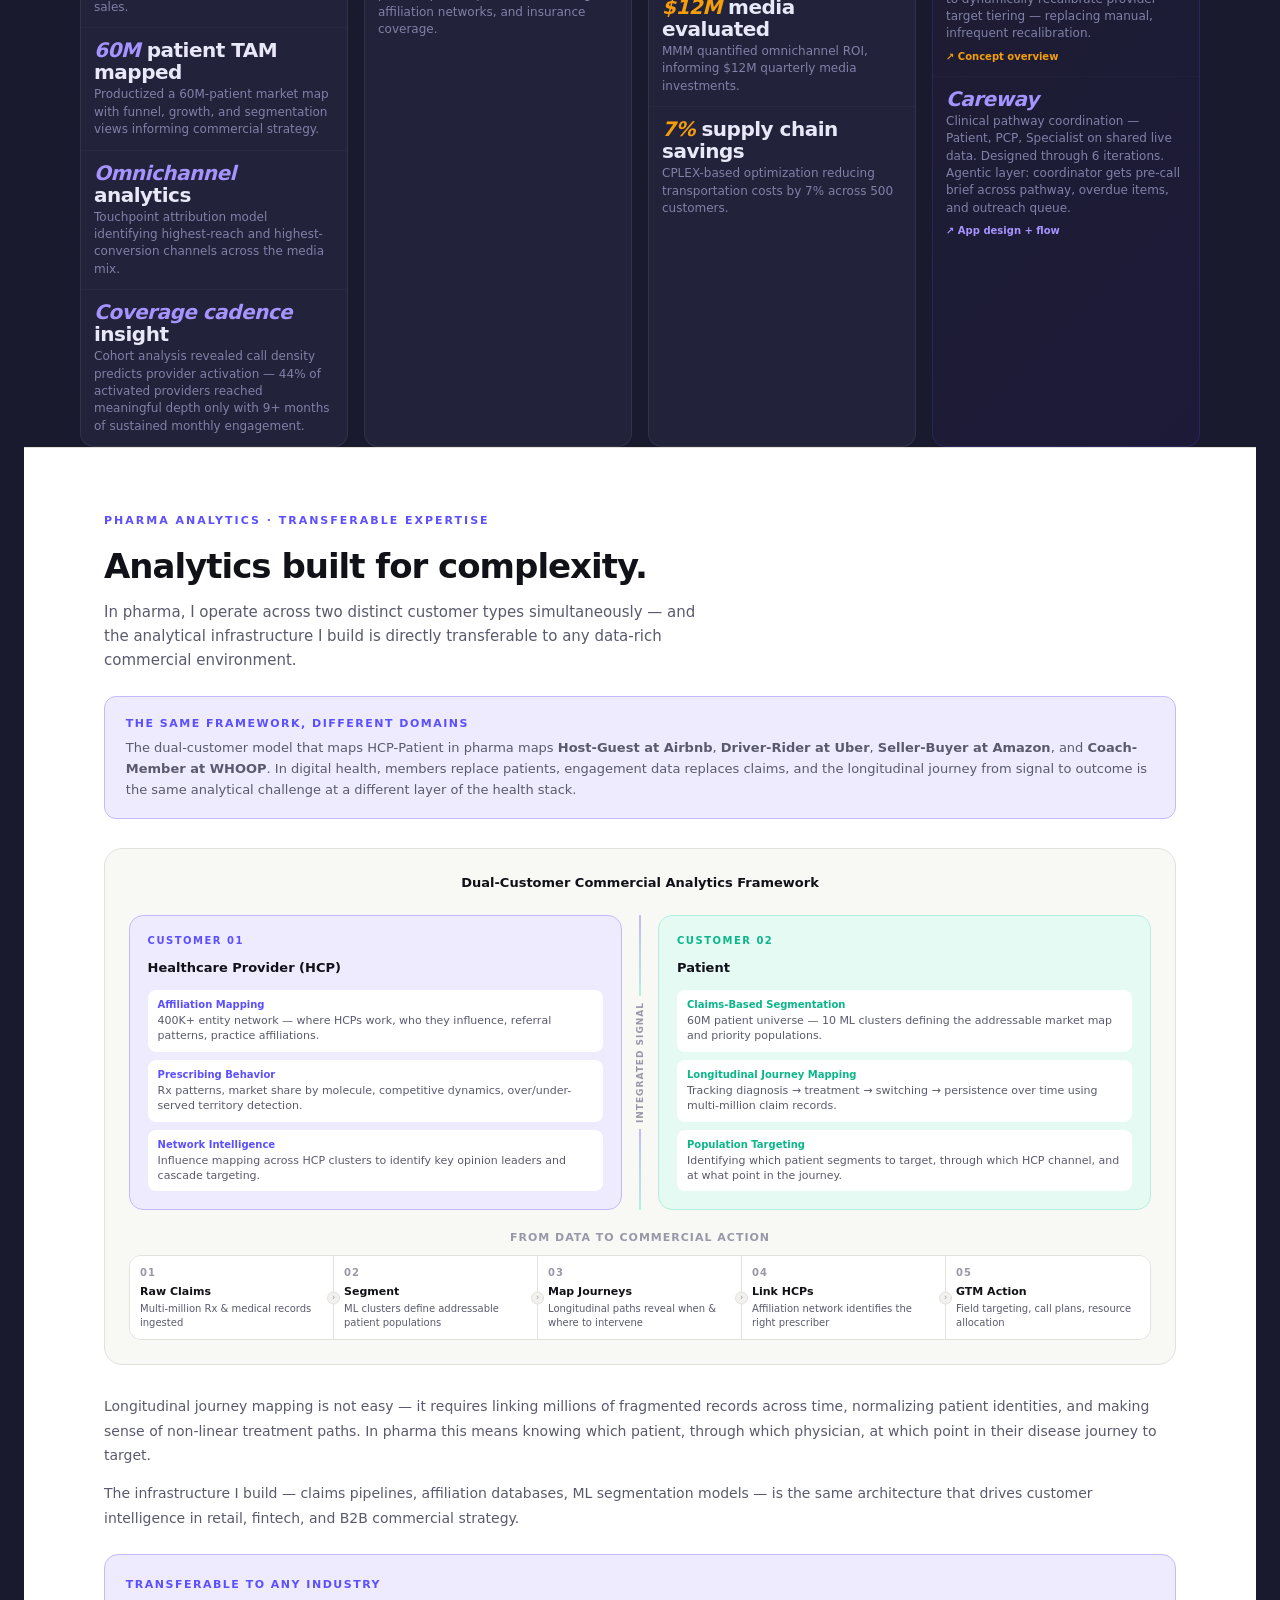
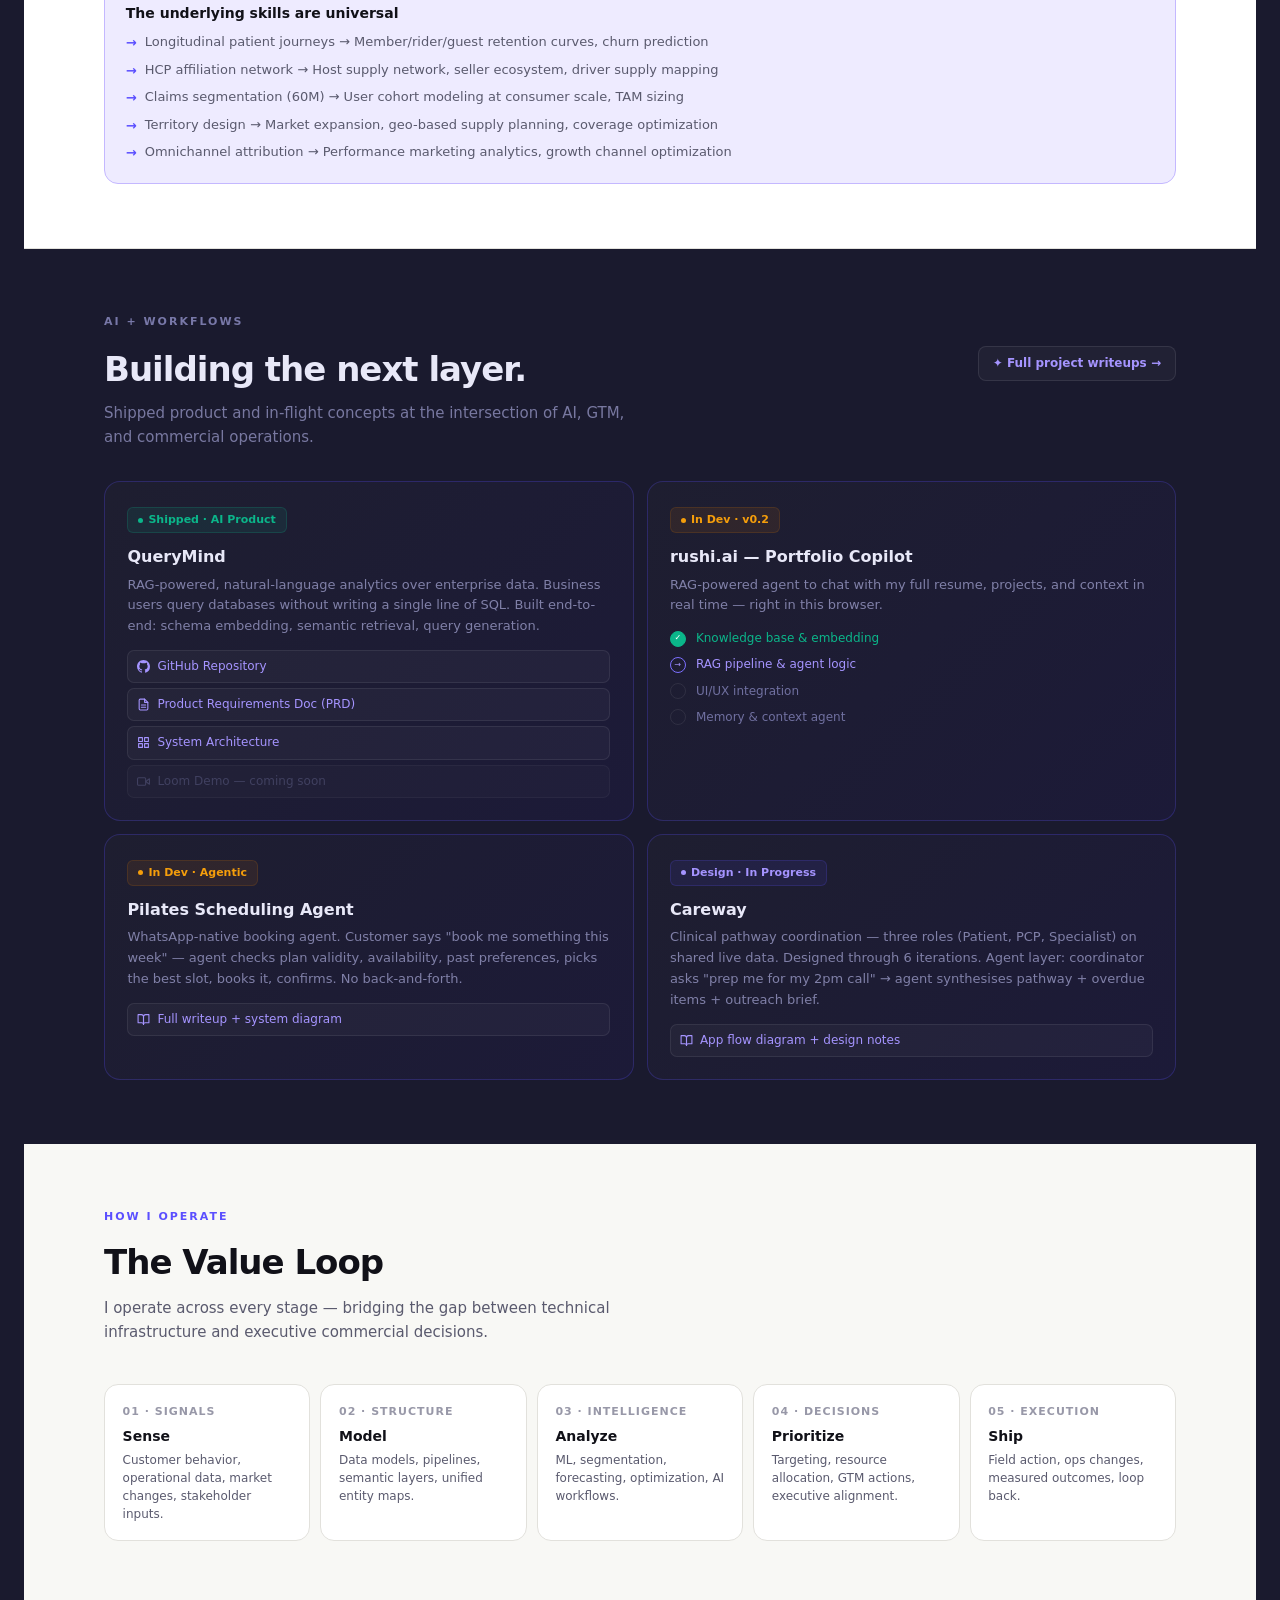
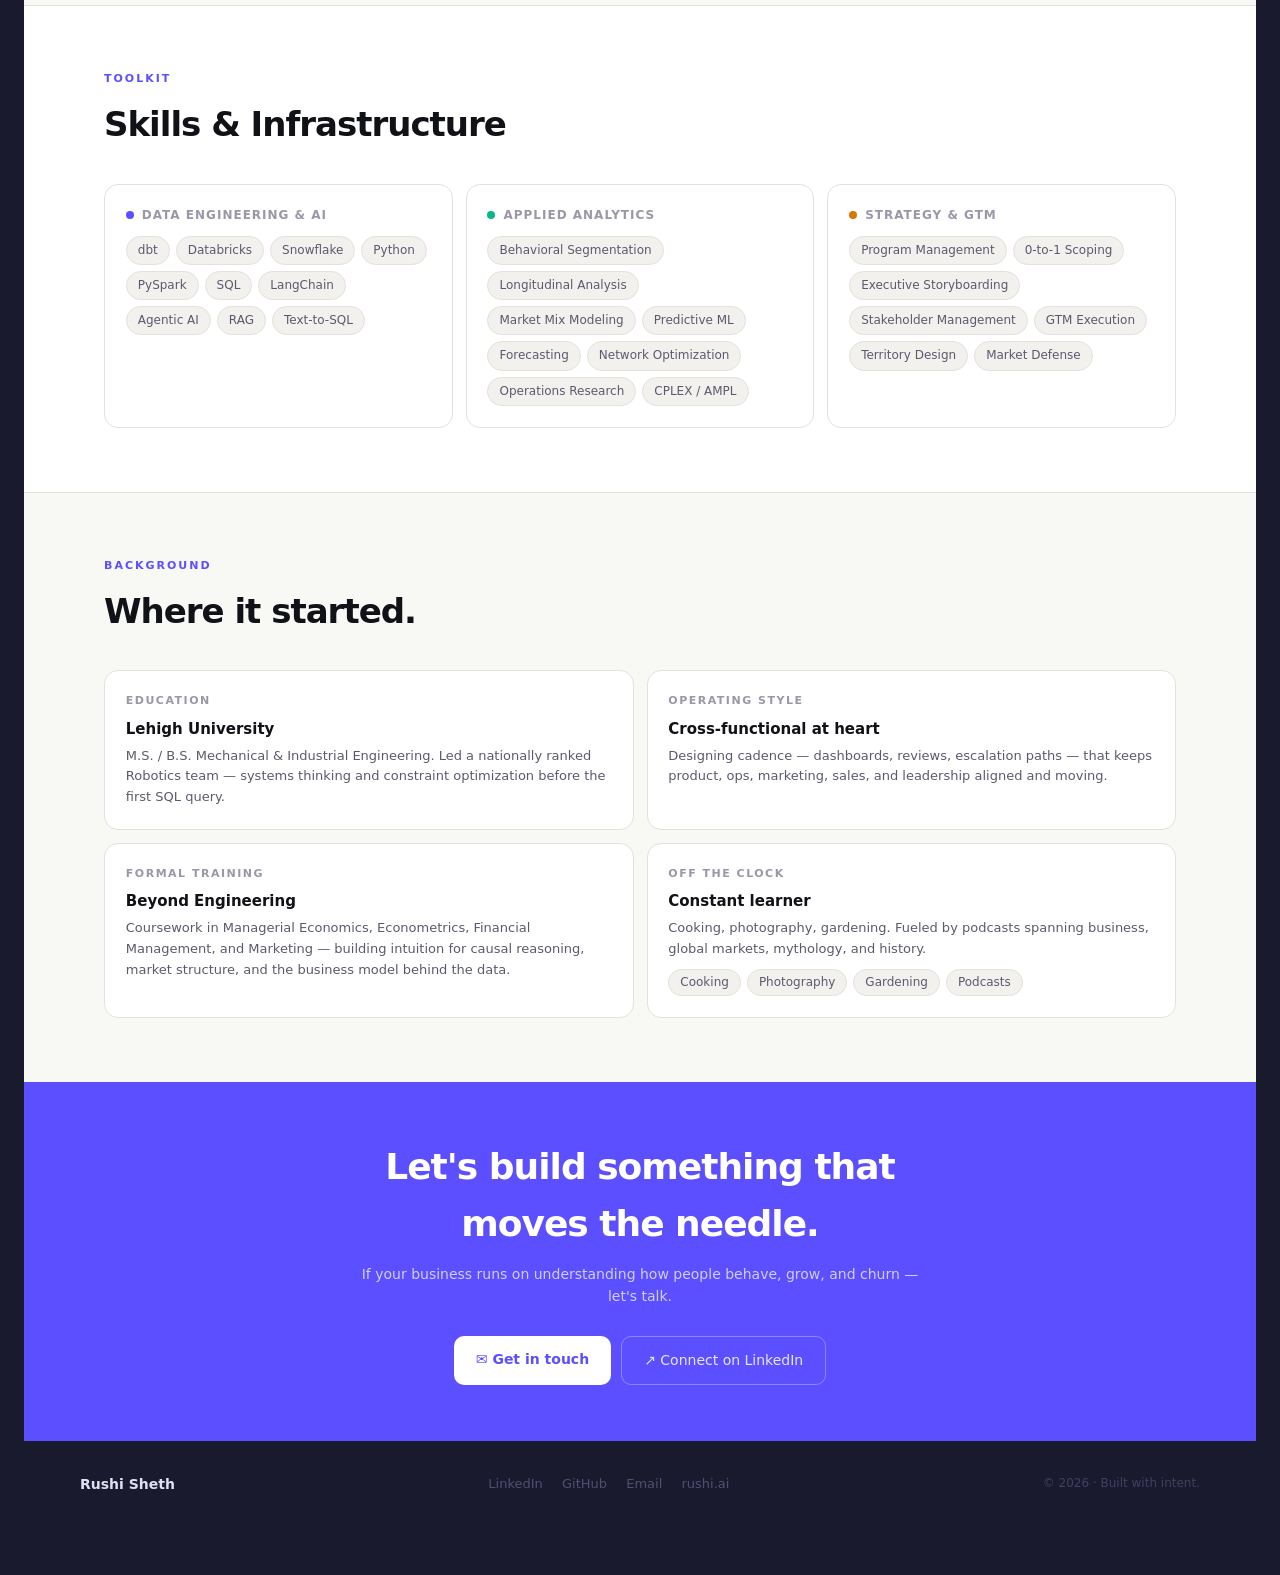
==== commit a743d3f4: "Update index.html" ====
--- a/index.html
+++ b/index.html
@@ -332,22 +332,22 @@
     <div class="hero-glance">
       <div class="glance-row">
         <span class="glance-label">What I do</span>
-        <span class="glance-val">Data infrastructure → ML/AI models → LLM workflows → clinical and commercial impact</span>
+        <span class="glance-val">Data infrastructure → ML/AI models → LLM workflows → commercial and operational decisions</span>
       </div>
       <div class="glance-divider"></div>
       <div class="glance-row">
         <span class="glance-label">Where</span>
-        <span class="glance-val">Wherever longitudinal health or behavior data at scale drives commercial decisions</span>
+        <span class="glance-val">Wherever high-volume behavioral or transactional data at scale drives revenue and operational decisions</span>
       </div>
       <div class="glance-divider"></div>
       <div class="glance-row">
         <span class="glance-label">Who I serve</span>
-        <span class="glance-val"><strong>Commercial · Clinical Ops · Product</strong> — turning health and behavioral data into decisions each function can act on</span>
+        <span class="glance-val"><strong>Commercial · Revenue Ops · Product</strong> — turning complex data into decisions each function can act on</span>
       </div>
       <div class="glance-divider"></div>
       <div class="glance-row">
         <span class="glance-label">What I built</span>
-        <span class="glance-val"><strong>$110M</strong> targeting model · <strong>60M-patient</strong> segmentation · <strong>CPLEX</strong> optimizer · Customer 360 · Network Intelligence Tool · <strong>QueryMind</strong> (Text-to-SQL) · <strong>$185M</strong> forecast defended</span>
+        <span class="glance-val"><strong>$110M</strong> targeting model · <strong>60M-customer</strong> segmentation · <strong>CPLEX</strong> optimizer · Customer 360 · Network Intelligence Tool · <strong>QueryMind</strong> (Text-to-SQL) · <strong>Network Intelligence Tool</strong></span>
       </div>
     </div>
 
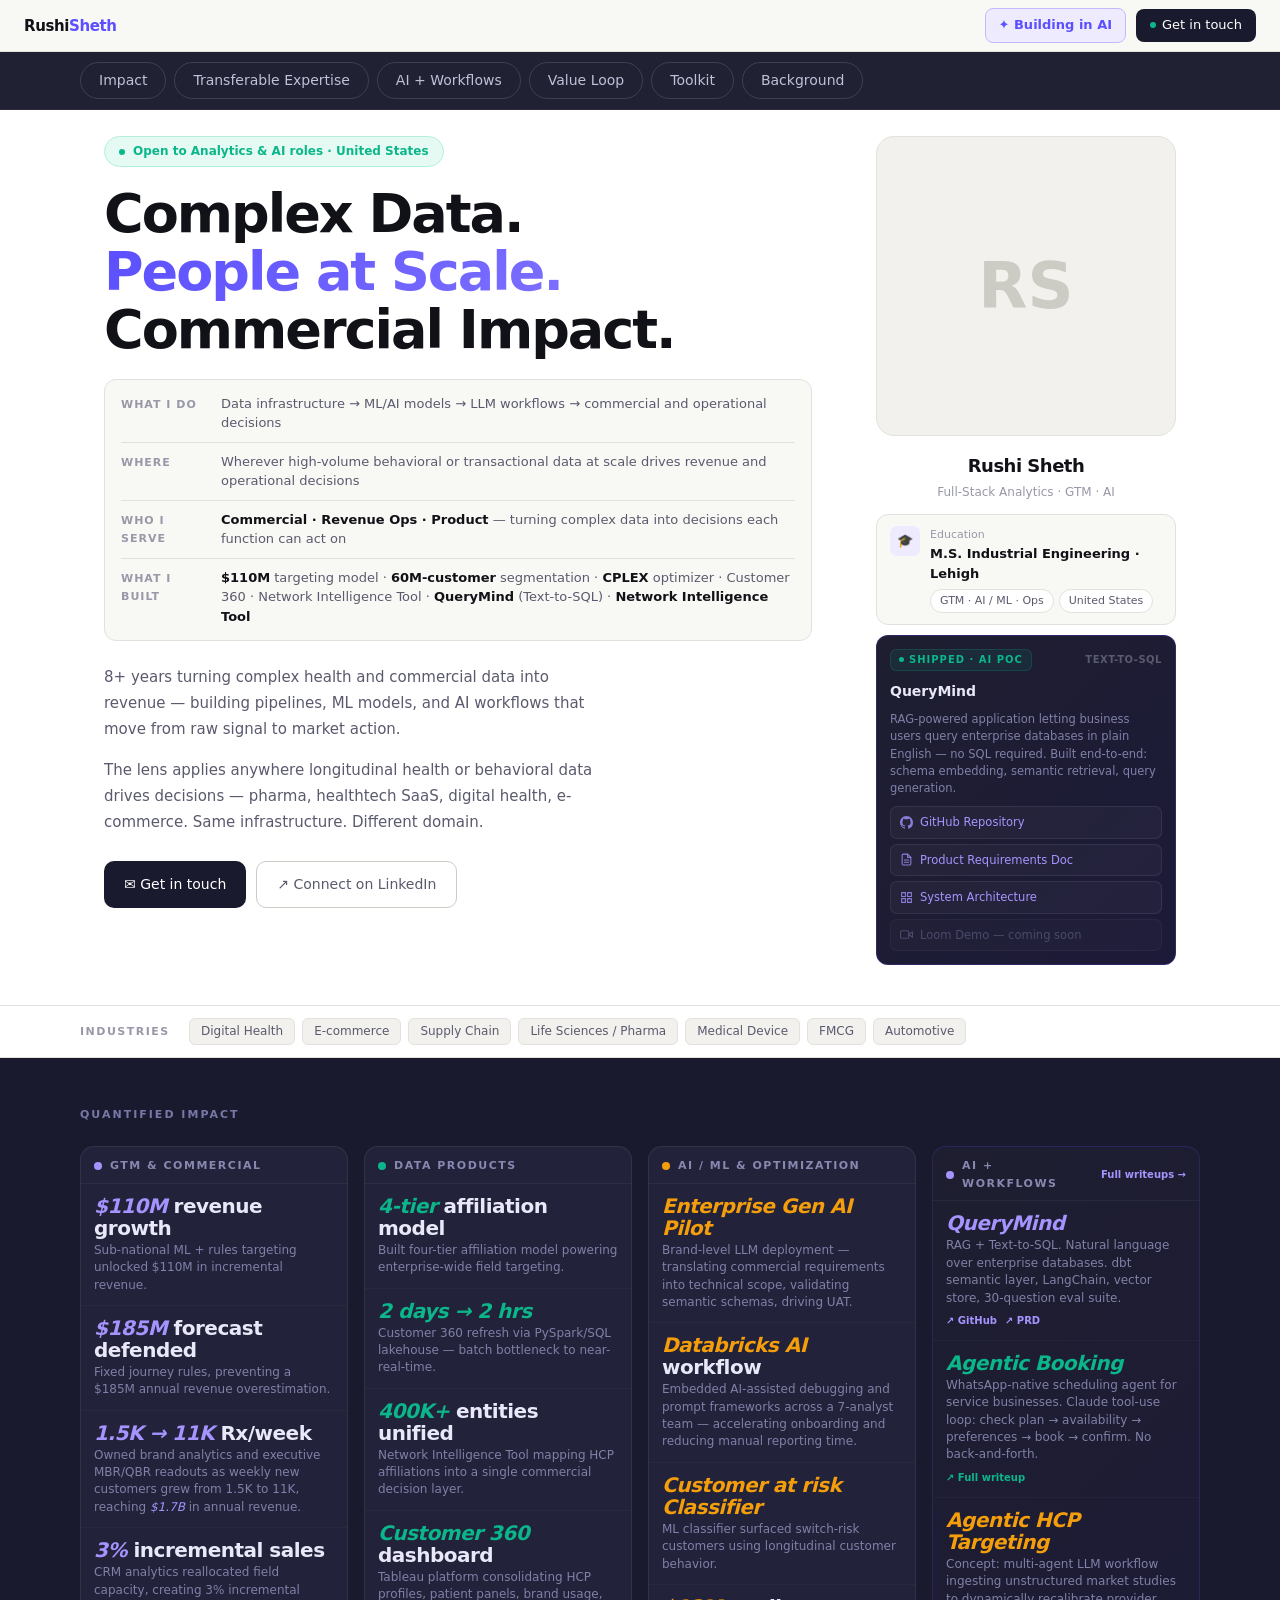
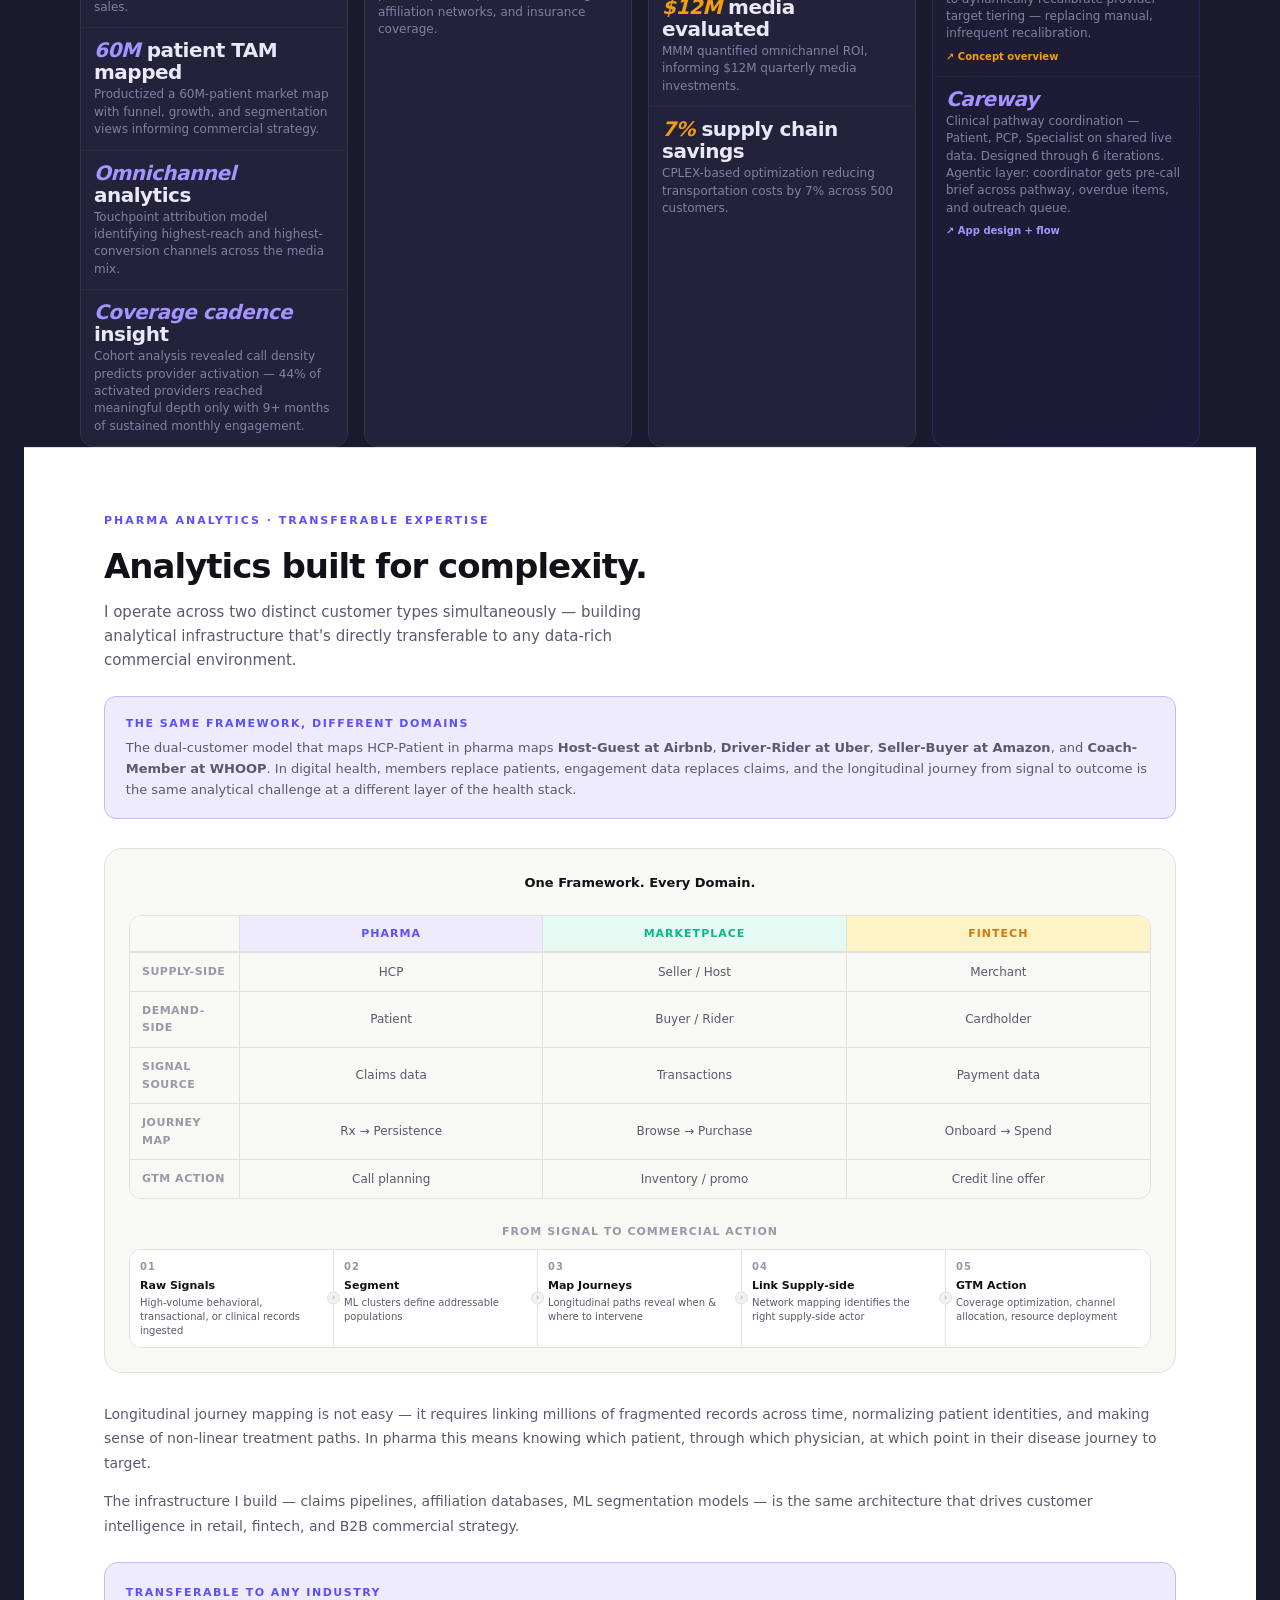
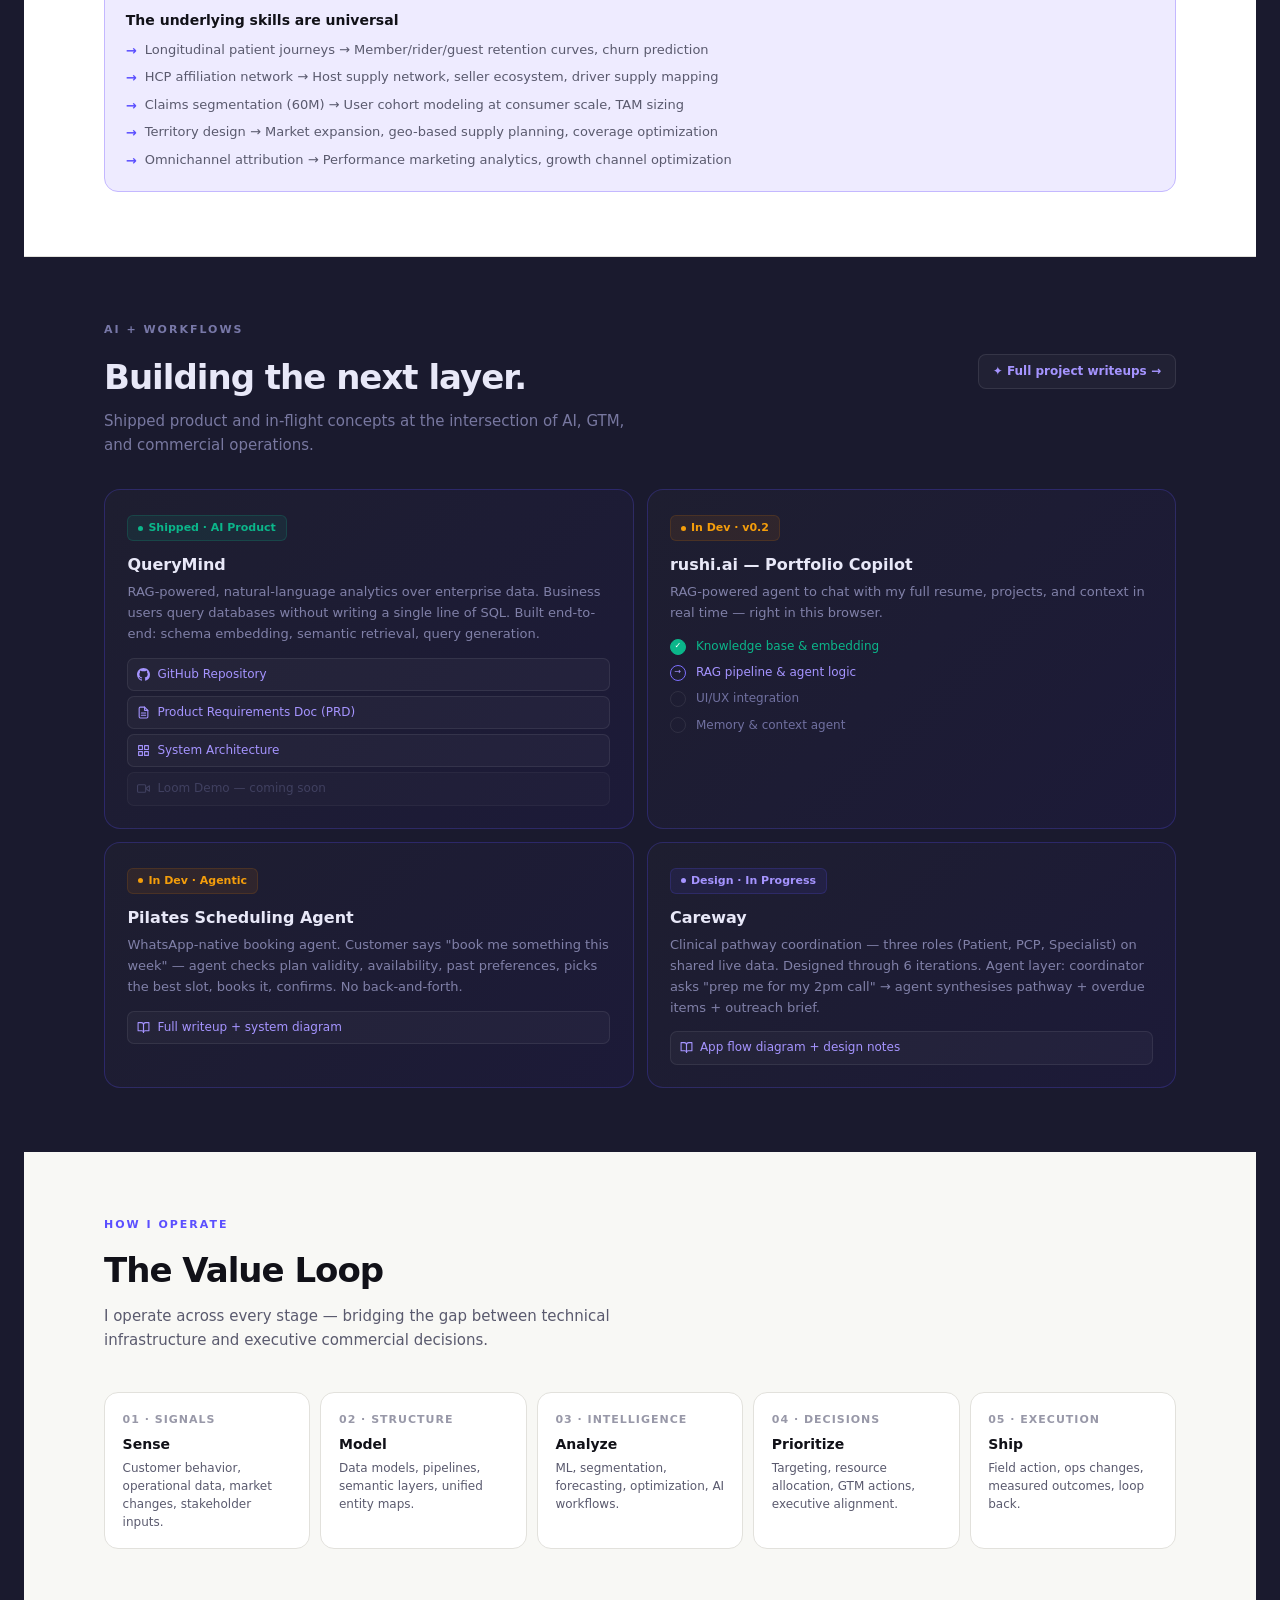
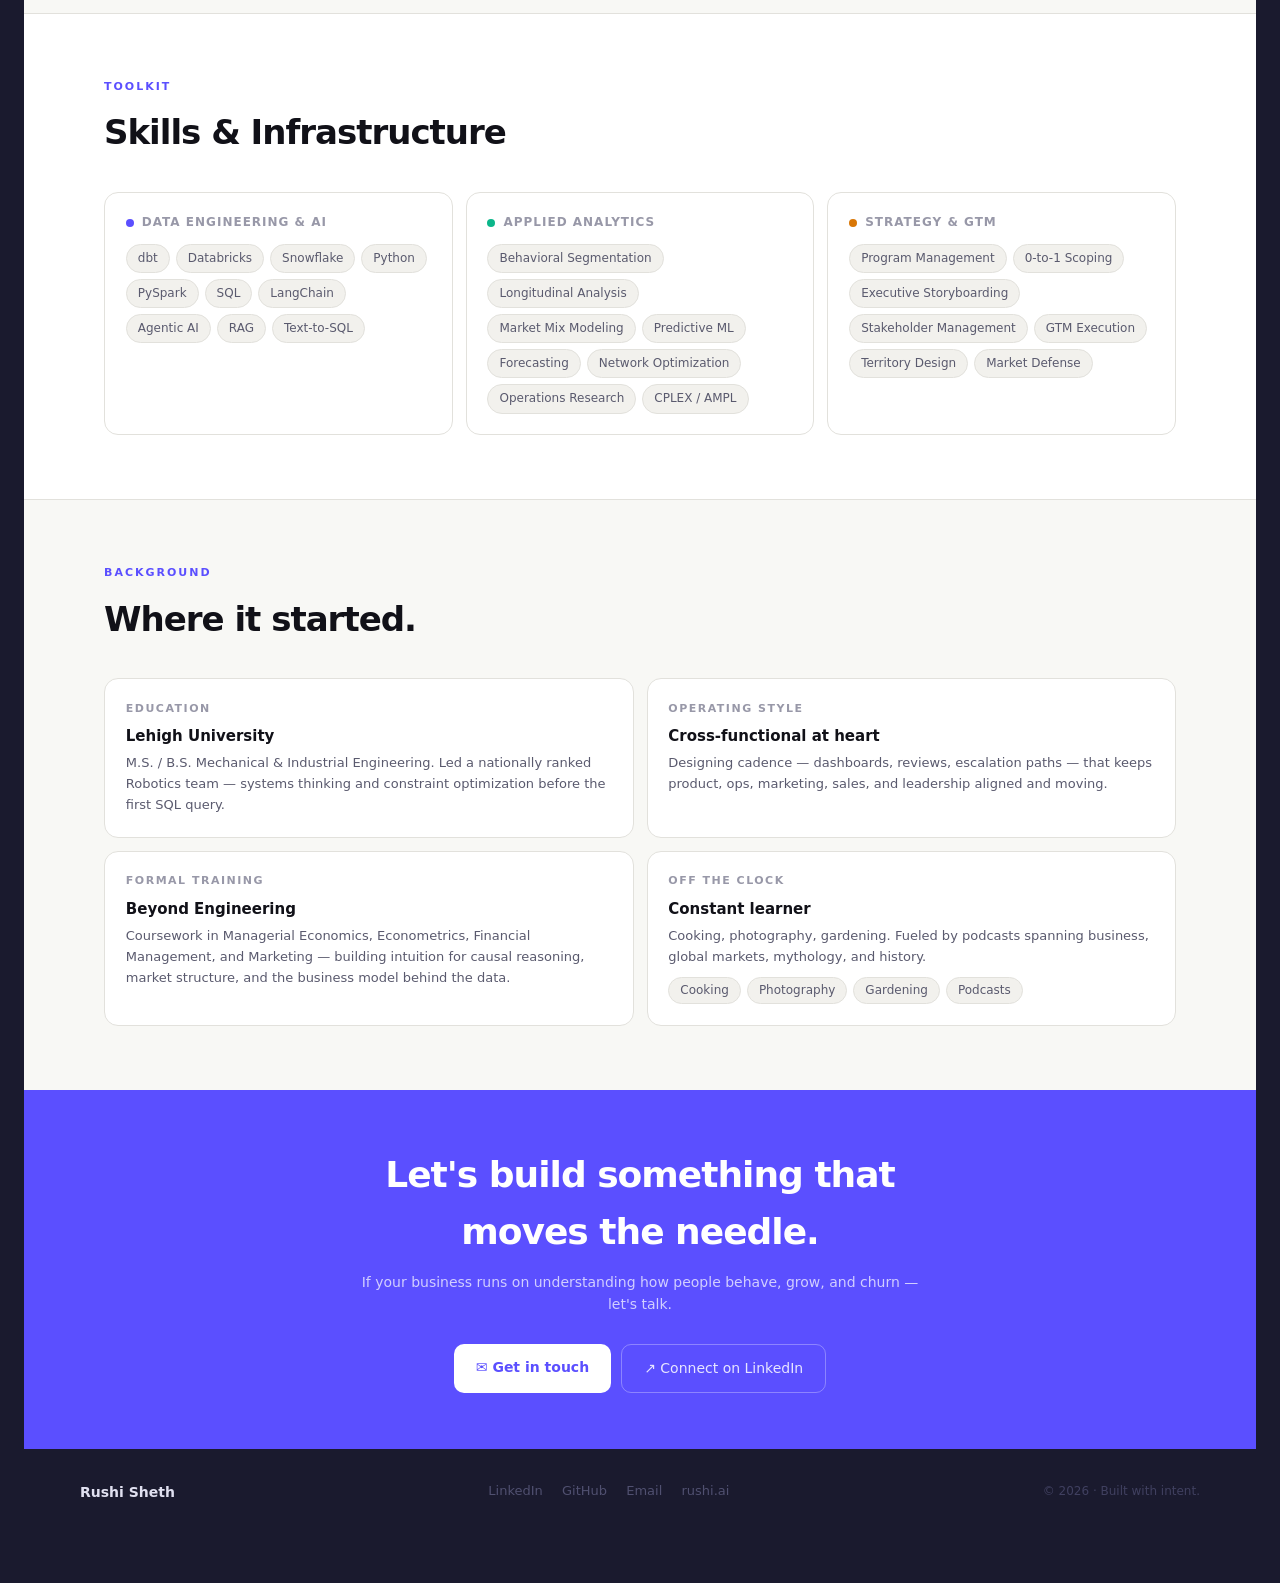
==== commit 2e550e71: "Update index.html" ====
--- a/index.html
+++ b/index.html
@@ -298,6 +298,28 @@
   h1{font-size:28px;letter-spacing:-1.5px}
   .imp-num{font-size:17px}
 }
+
+/* Cross-domain positioning table */
+.cdt-wrap{border:1px solid var(--border);border-radius:12px;overflow:hidden;margin-bottom:1.5rem}
+.cdt-header-row,.cdt-data-row{display:grid;grid-template-columns:110px repeat(3,1fr)}
+.cdt-header-row{background:var(--bg3);border-bottom:2px solid var(--border)}
+.cdt-data-row{border-bottom:1px solid var(--border)}
+.cdt-data-row:last-child{border-bottom:none}
+.cdt-label-cell{font-size:11px;font-weight:700;text-transform:uppercase;letter-spacing:.5px;color:var(--text3);padding:10px 12px;display:flex;align-items:center;border-right:1px solid var(--border);background:var(--bg)}
+.cdt-col-head{font-size:11px;font-weight:700;letter-spacing:1px;text-transform:uppercase;padding:9px 12px;text-align:center;border-right:1px solid var(--border)}
+.cdt-col-head:last-child{border-right:none}
+.pharma-head{color:var(--accent);background:var(--accent-lt)}
+.mkt-head{color:var(--teal);background:var(--teal-lt)}
+.fin-head{color:var(--amber);background:#fef3c7}
+.cdt-data-cell{font-size:12px;color:var(--text2);padding:10px 12px;text-align:center;border-right:1px solid var(--border);line-height:1.4;display:flex;align-items:center;justify-content:center}
+.cdt-data-cell:last-child{border-right:none}
+@media(max-width:600px){
+  .cdt-header-row,.cdt-data-row{grid-template-columns:72px repeat(3,1fr)}
+  .cdt-label-cell{font-size:10px;padding:8px 6px}
+  .cdt-col-head{font-size:9px;padding:7px 5px}
+  .cdt-data-cell{font-size:11px;padding:8px 5px}
+}
+  
 </style>
 </head>
 <body>
@@ -532,45 +554,65 @@
 <div class="pharma-section">
   <div class="section-label">Pharma Analytics · Transferable Expertise</div>
   <h2>Analytics built for complexity.</h2>
-  <p class="section-sub" style="margin-bottom:1.5rem">In pharma, I operate across two distinct customer types simultaneously — and the analytical infrastructure I build is directly transferable to any data-rich commercial environment.</p>
+  <p class="section-sub" style="margin-bottom:1.5rem">I operate across two distinct customer types simultaneously — building analytical infrastructure that's directly transferable to any data-rich commercial environment.</p>
   <div style="background:var(--accent-lt);border:1px solid #c4b8ff;border-radius:12px;padding:1.1rem 1.3rem;margin-bottom:1.8rem;font-size:13px;color:var(--text2);line-height:1.6">
     <strong style="color:var(--accent);font-size:11px;letter-spacing:1.5px;text-transform:uppercase;display:block;margin-bottom:6px">The same framework, different domains</strong>
     The dual-customer model that maps HCP-Patient in pharma maps <strong>Host-Guest at Airbnb</strong>, <strong>Driver-Rider at Uber</strong>, <strong>Seller-Buyer at Amazon</strong>, and <strong>Coach-Member at WHOOP</strong>. In digital health, members replace patients, engagement data replaces claims, and the longitudinal journey from signal to outcome is the same analytical challenge at a different layer of the health stack.
   </div>
   <div class="infographic">
-    <div class="infographic-title">Dual-Customer Commercial Analytics Framework</div>
-    <div class="dual-customer">
-      <div class="cust-block hcp">
-        <div class="cust-block-label">Customer 01</div>
-        <div class="cust-block-title">Healthcare Provider (HCP)</div>
-        <div class="cust-method hcp-m"><strong>Affiliation Mapping</strong>400K+ entity network — where HCPs work, who they influence, referral patterns, practice affiliations.</div>
-        <div class="cust-method hcp-m"><strong>Prescribing Behavior</strong>Rx patterns, market share by molecule, competitive dynamics, over/under-served territory detection.</div>
-        <div class="cust-method hcp-m"><strong>Network Intelligence</strong>Influence mapping across HCP clusters to identify key opinion leaders and cascade targeting.</div>
-      </div>
-      <div class="dual-mid">
-        <div class="mid-connector"></div>
-        <div class="mid-label">Integrated signal</div>
-        <div class="mid-connector"></div>
-      </div>
-      <div class="cust-block patient">
-        <div class="cust-block-label">Customer 02</div>
-        <div class="cust-block-title">Patient</div>
-        <div class="cust-method pat-m"><strong>Claims-Based Segmentation</strong>60M patient universe — 10 ML clusters defining the addressable market map and priority populations.</div>
-        <div class="cust-method pat-m"><strong>Longitudinal Journey Mapping</strong>Tracking diagnosis → treatment → switching → persistence over time using multi-million claim records.</div>
-        <div class="cust-method pat-m"><strong>Population Targeting</strong>Identifying which patient segments to target, through which HCP channel, and at what point in the journey.</div>
-      </div>
-    </div>
-    <div>
-      <div style="font-size:11px;color:var(--text3);text-align:center;margin-bottom:8px;font-weight:600;letter-spacing:1px;text-transform:uppercase">From data to commercial action</div>
-      <div class="flow-strip">
-        <div class="flow-node"><div class="flow-node-num">01</div><div class="flow-node-title">Raw Claims</div><div class="flow-node-desc">Multi-million Rx &amp; medical records ingested</div><div class="flow-arrow">›</div></div>
-        <div class="flow-node"><div class="flow-node-num">02</div><div class="flow-node-title">Segment</div><div class="flow-node-desc">ML clusters define addressable patient populations</div><div class="flow-arrow">›</div></div>
-        <div class="flow-node"><div class="flow-node-num">03</div><div class="flow-node-title">Map Journeys</div><div class="flow-node-desc">Longitudinal paths reveal when &amp; where to intervene</div><div class="flow-arrow">›</div></div>
-        <div class="flow-node"><div class="flow-node-num">04</div><div class="flow-node-title">Link HCPs</div><div class="flow-node-desc">Affiliation network identifies the right prescriber</div><div class="flow-arrow">›</div></div>
-        <div class="flow-node"><div class="flow-node-num">05</div><div class="flow-node-title">GTM Action</div><div class="flow-node-desc">Field targeting, call plans, resource allocation</div></div>
-      </div>
-    </div>
-  </div>
+  <div class="infographic-title">One Framework. Every Domain.</div>
+
+  <!-- Cross-domain table -->
+  <div class="cdt-wrap">
+    <div class="cdt-header-row">
+      <div class="cdt-label-cell"></div>
+      <div class="cdt-col-head pharma-head">Pharma</div>
+      <div class="cdt-col-head mkt-head">Marketplace</div>
+      <div class="cdt-col-head fin-head">Fintech</div>
+    </div>
+    <div class="cdt-data-row">
+      <div class="cdt-label-cell">Supply-side</div>
+      <div class="cdt-data-cell">HCP</div>
+      <div class="cdt-data-cell">Seller / Host</div>
+      <div class="cdt-data-cell">Merchant</div>
+    </div>
+    <div class="cdt-data-row">
+      <div class="cdt-label-cell">Demand-side</div>
+      <div class="cdt-data-cell">Patient</div>
+      <div class="cdt-data-cell">Buyer / Rider</div>
+      <div class="cdt-data-cell">Cardholder</div>
+    </div>
+    <div class="cdt-data-row">
+      <div class="cdt-label-cell">Signal Source</div>
+      <div class="cdt-data-cell">Claims data</div>
+      <div class="cdt-data-cell">Transactions</div>
+      <div class="cdt-data-cell">Payment data</div>
+    </div>
+    <div class="cdt-data-row">
+      <div class="cdt-label-cell">Journey Map</div>
+      <div class="cdt-data-cell">Rx → Persistence</div>
+      <div class="cdt-data-cell">Browse → Purchase</div>
+      <div class="cdt-data-cell">Onboard → Spend</div>
+    </div>
+    <div class="cdt-data-row">
+      <div class="cdt-label-cell">GTM Action</div>
+      <div class="cdt-data-cell">Call planning</div>
+      <div class="cdt-data-cell">Inventory / promo</div>
+      <div class="cdt-data-cell">Credit line offer</div>
+    </div>
+  </div>
+
+  <div>
+    <div style="font-size:11px;color:var(--text3);text-align:center;margin-bottom:8px;font-weight:600;letter-spacing:1px;text-transform:uppercase">From signal to commercial action</div>
+    <div class="flow-strip">
+      <div class="flow-node"><div class="flow-node-num">01</div><div class="flow-node-title">Raw Signals</div><div class="flow-node-desc">High-volume behavioral, transactional, or clinical records ingested</div><div class="flow-arrow">›</div></div>
+      <div class="flow-node"><div class="flow-node-num">02</div><div class="flow-node-title">Segment</div><div class="flow-node-desc">ML clusters define addressable populations</div><div class="flow-arrow">›</div></div>
+      <div class="flow-node"><div class="flow-node-num">03</div><div class="flow-node-title">Map Journeys</div><div class="flow-node-desc">Longitudinal paths reveal when &amp; where to intervene</div><div class="flow-arrow">›</div></div>
+      <div class="flow-node"><div class="flow-node-num">04</div><div class="flow-node-title">Link Supply-side</div><div class="flow-node-desc">Network mapping identifies the right supply-side actor</div><div class="flow-arrow">›</div></div>
+      <div class="flow-node"><div class="flow-node-num">05</div><div class="flow-node-title">GTM Action</div><div class="flow-node-desc">Coverage optimization, channel allocation, resource deployment</div></div>
+    </div>
+  </div>
+</div>
   <div class="pharma-text" style="margin-top:1.8rem">
     <p>Longitudinal journey mapping is not easy — it requires linking millions of fragmented records across time, normalizing patient identities, and making sense of non-linear treatment paths. In pharma this means knowing which patient, through which physician, at which point in their disease journey to target.</p>
     <p>The infrastructure I build — claims pipelines, affiliation databases, ML segmentation models — is the same architecture that drives customer intelligence in retail, fintech, and B2B commercial strategy.</p>
